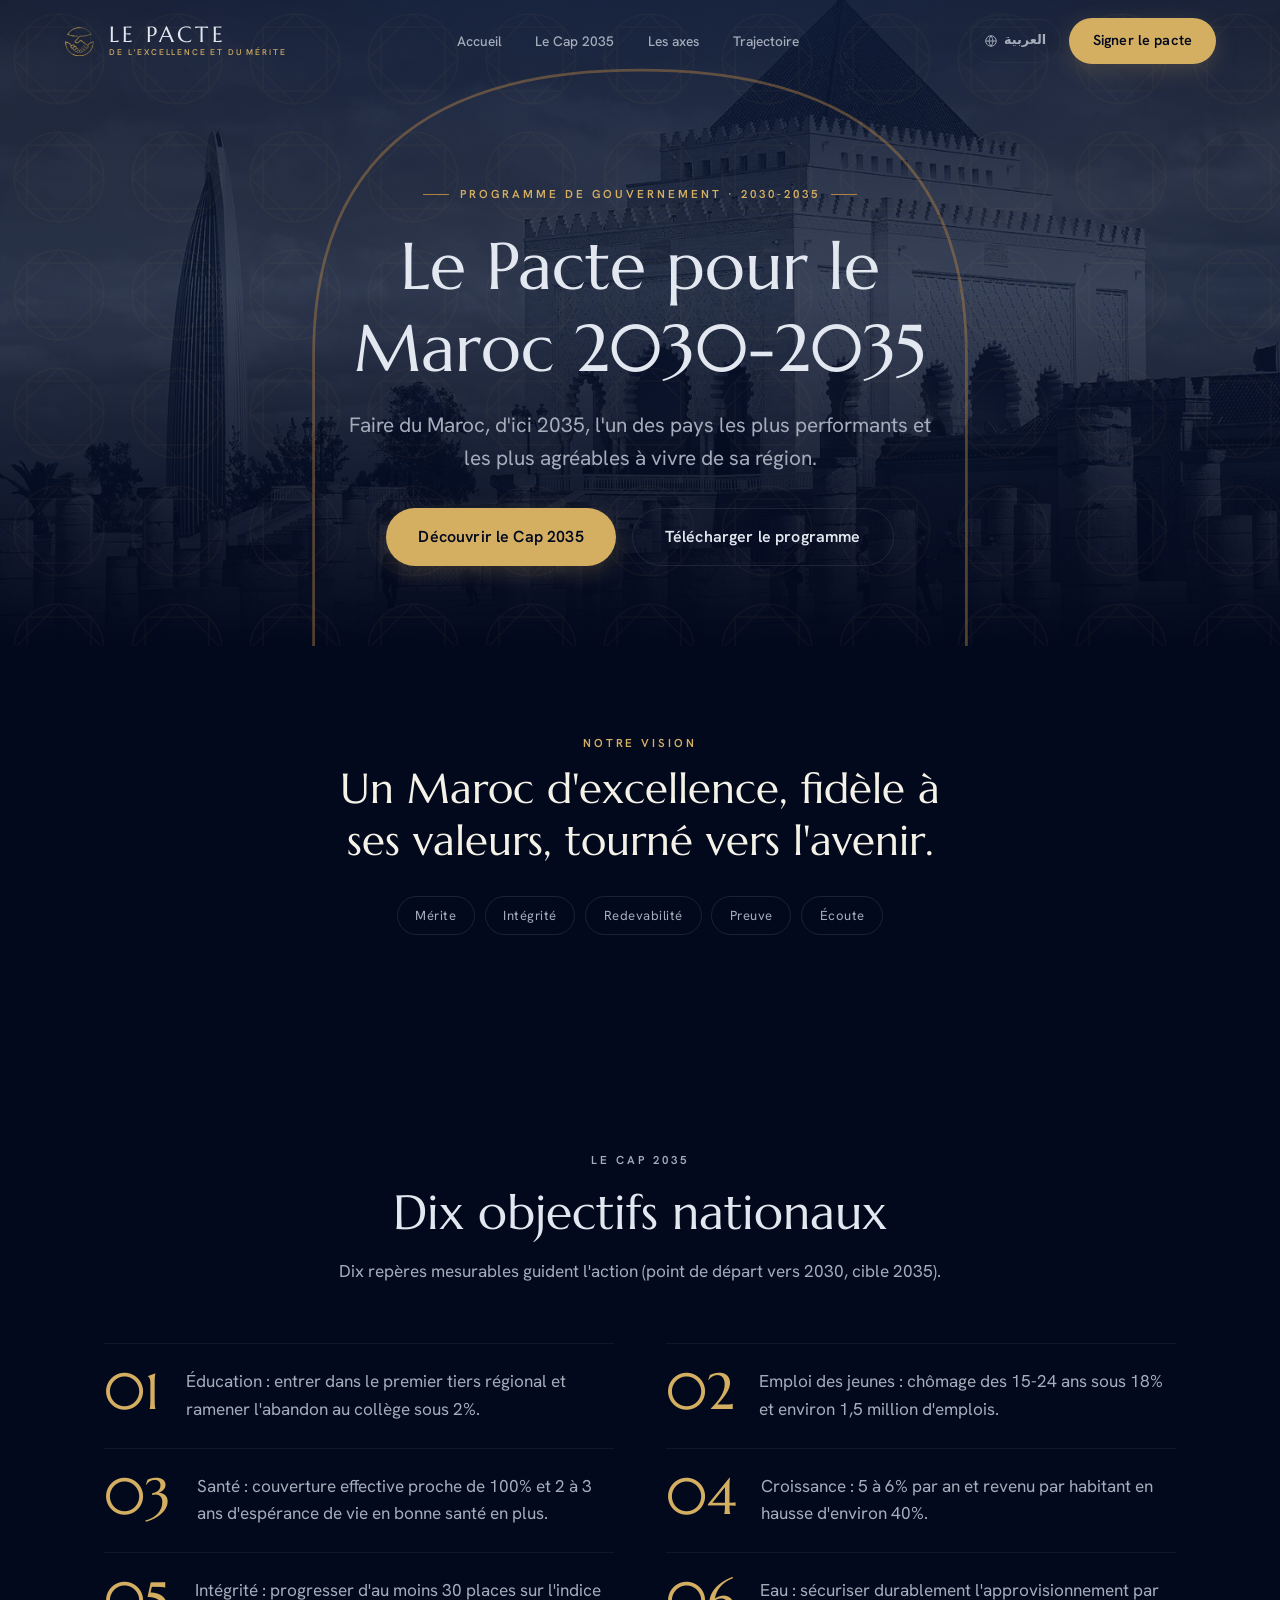
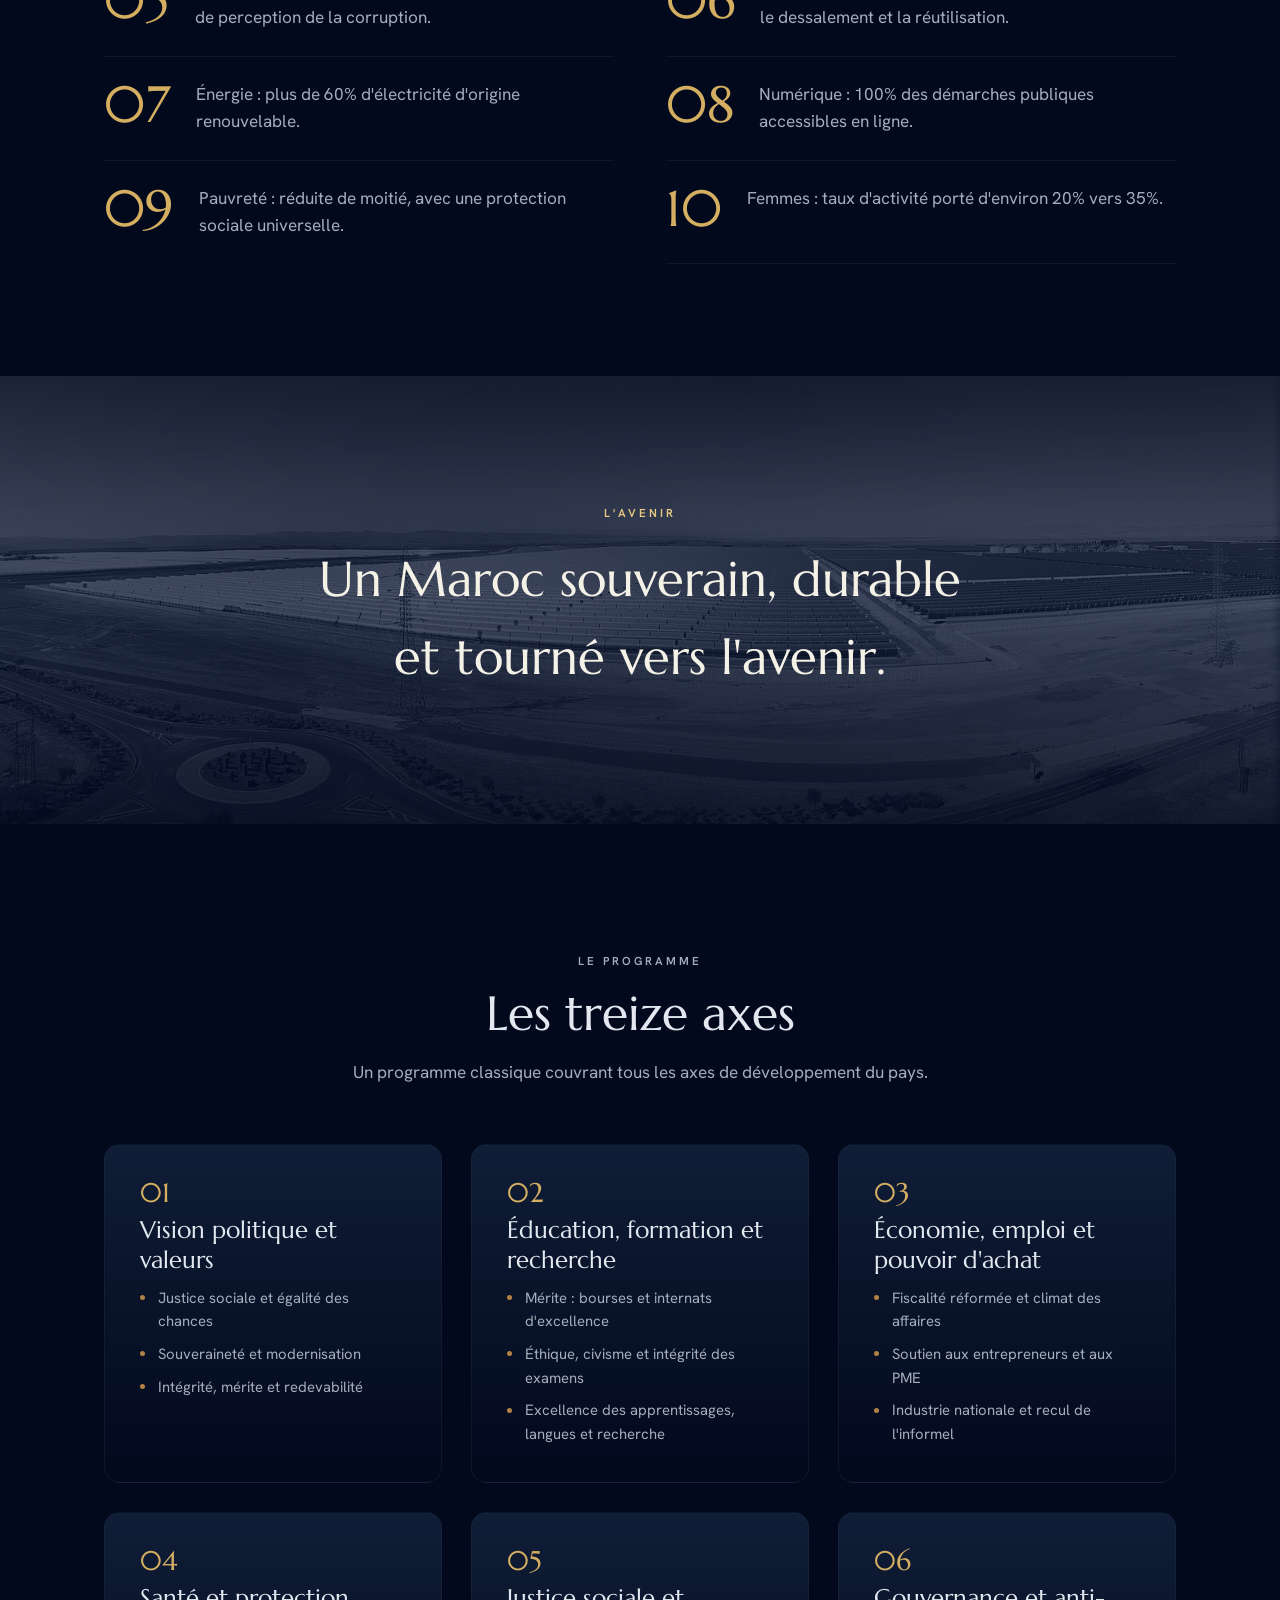
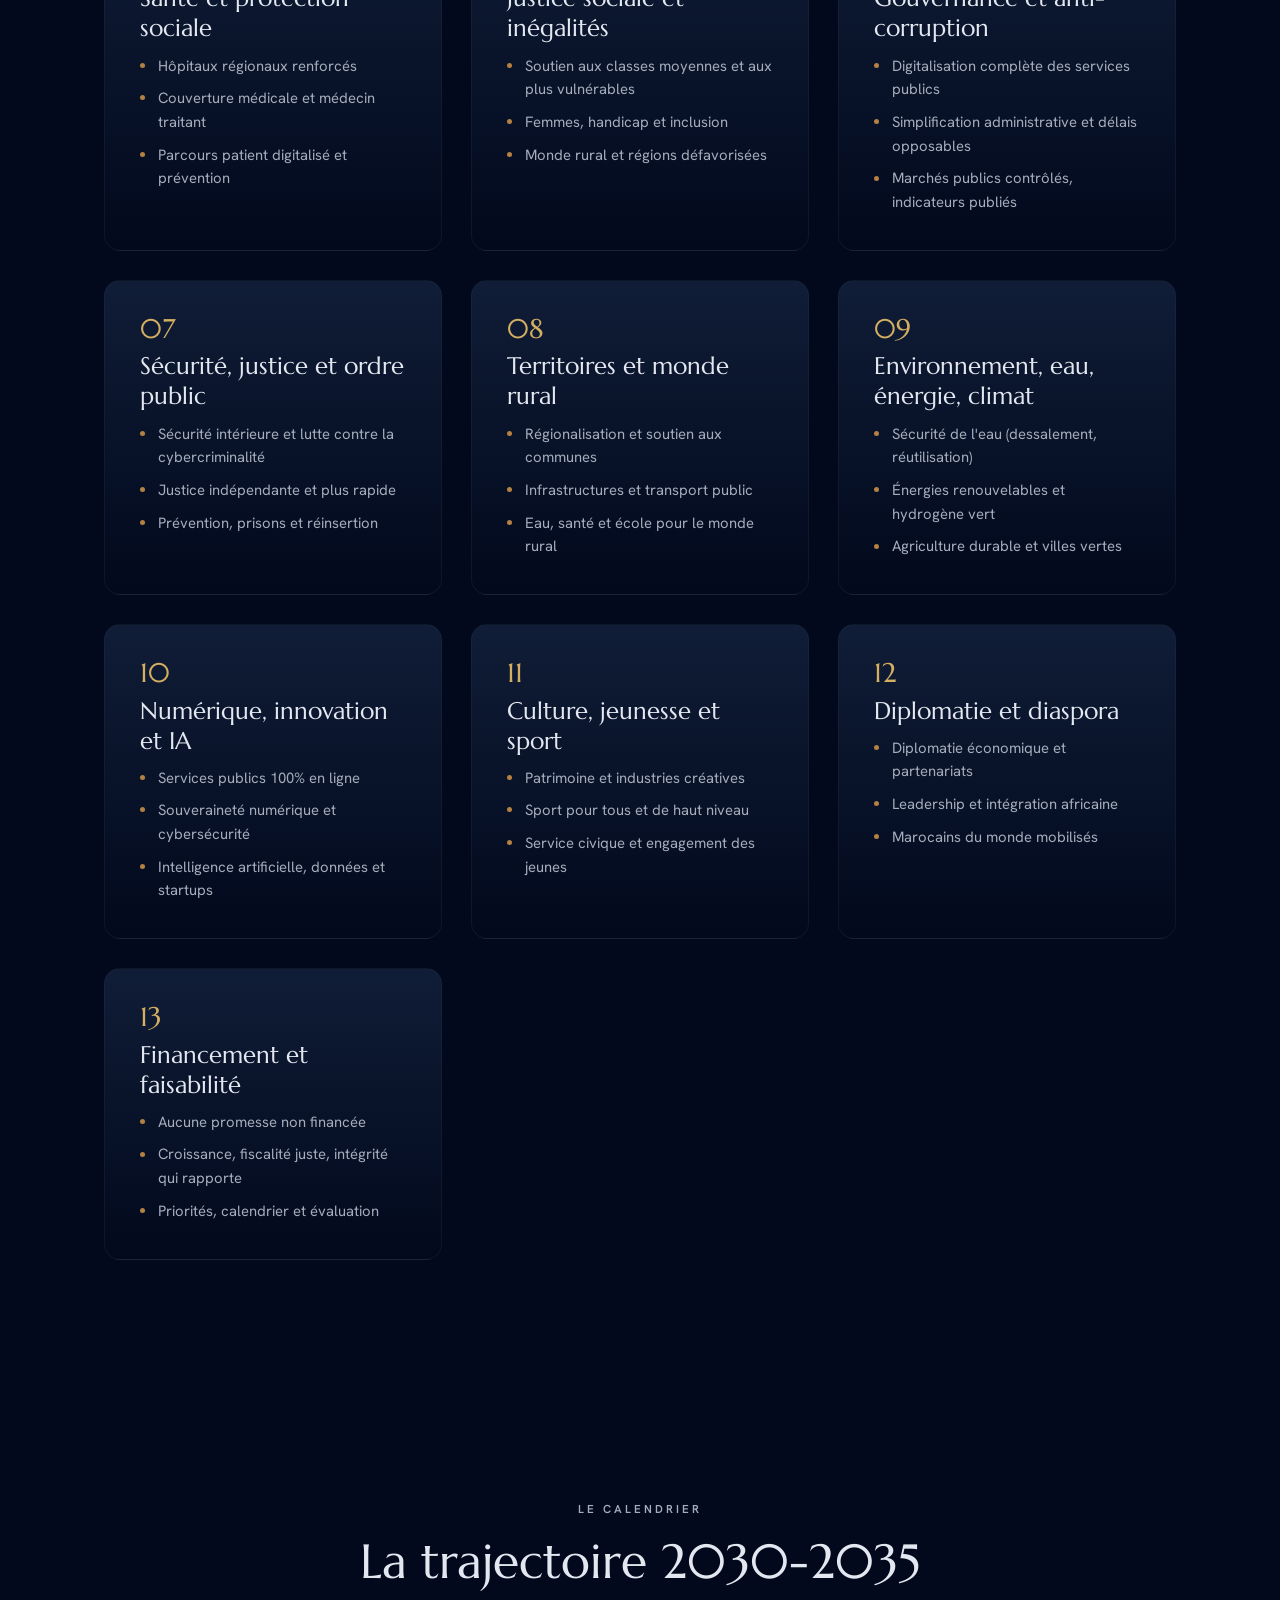
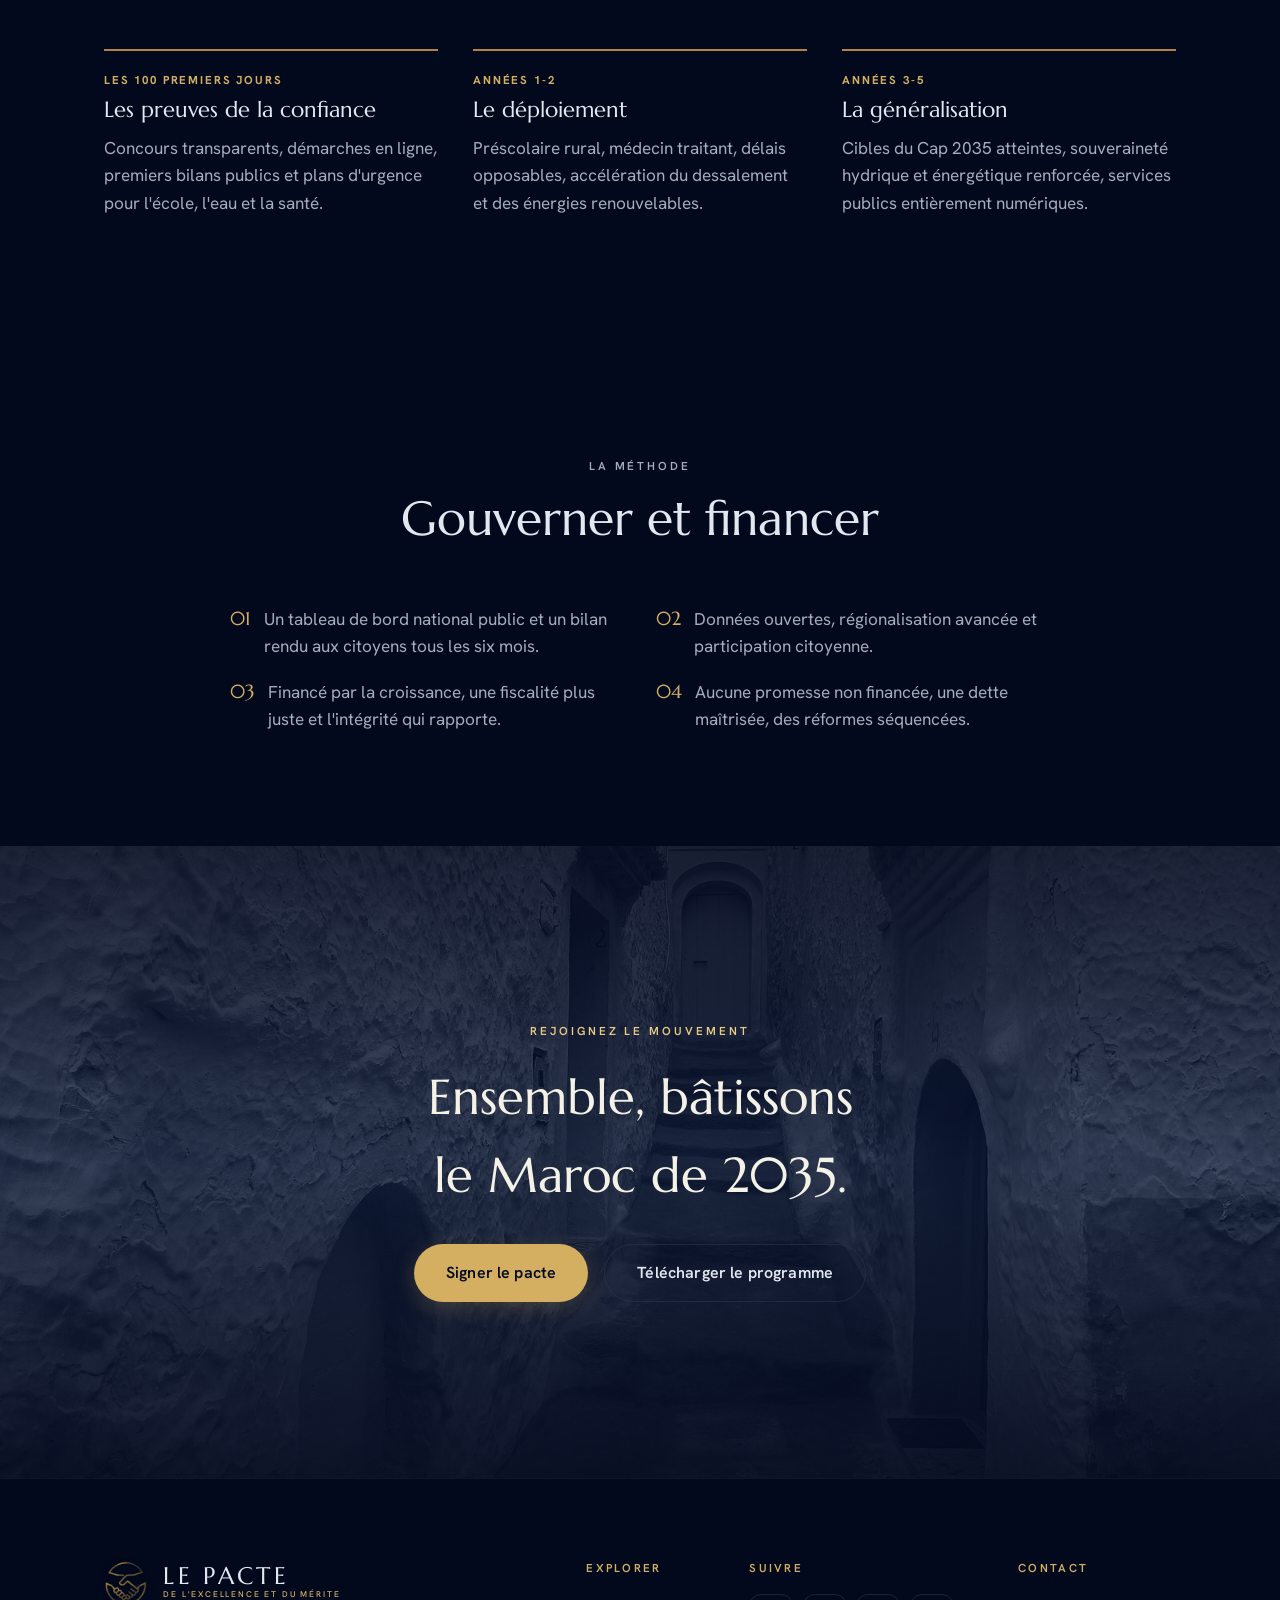
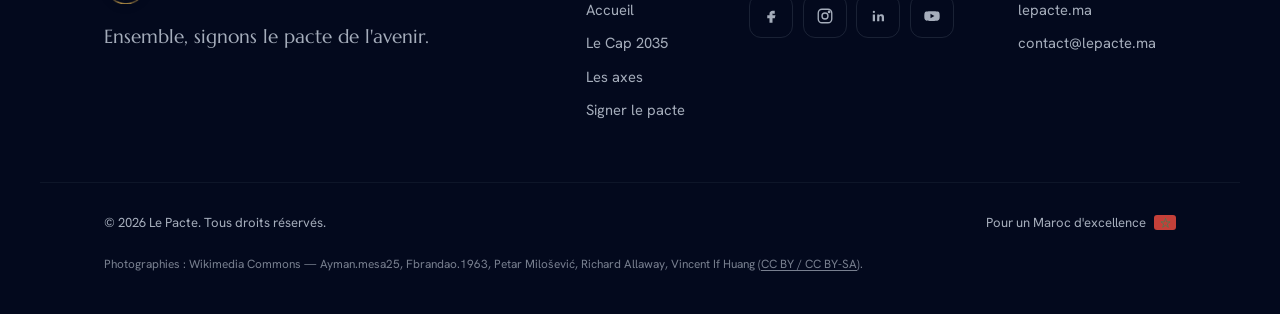
==== programme.html @ 04556548 "Site Le Pacte : vitrine + programme de gouvernement 2030-2035 Site statique bilingue FR/AR (accueil," ====
<!DOCTYPE html>
<html lang="fr">
<head>
<meta charset="UTF-8" />
<meta name="viewport" content="width=device-width, initial-scale=1.0" />
<title>Le Pacte — Programme de gouvernement 2030-2035</title>
<meta name="description" content="Le programme de gouvernement du Pacte pour le Maroc 2030-2035 : vision, Cap 2035, sept chantiers de transformation, trajectoire et impact." />
<meta property="og:title" content="Le Pacte — Programme de gouvernement 2030-2035" />
<meta property="og:description" content="Sept chantiers pour faire du Maroc l'un des pays les plus performants et agréables à vivre d'ici 2035." />
<meta property="og:type" content="website" />
<link rel="icon" type="image/png" href="assets/favicon.png" />
<link rel="preconnect" href="https://fonts.googleapis.com" />
<link rel="preconnect" href="https://fonts.gstatic.com" crossorigin />
<link href="https://fonts.googleapis.com/css2?family=Marcellus&family=Hanken+Grotesk:wght@400;500;600;700&family=Amiri:wght@400;700&family=Cairo:wght@400;500;600;700&display=swap" rel="stylesheet" />
<link rel="stylesheet" href="styles.css" />
<style>
/* ====== Page Programme (spécifique) ====== */
.prog-hero{ position:relative; isolation:isolate; text-align:center; overflow:hidden;
  padding-block:clamp(8rem,16vw,11rem) clamp(3rem,7vw,5rem);
  background:
    radial-gradient(120% 80% at 50% -10%, oklch(0.27 0.07 264 /.6) 0%, transparent 55%),
    linear-gradient(180deg, oklch(0.15 0.045 264/.85) 0%, oklch(0.17 0.05 264/.74) 45%, var(--navy-deep) 100%),
    url('assets/morocco-rabat.jpg') center 30%/cover no-repeat; }
.prog-hero .motif{ opacity:.05; }
.prog-hero .arch{ position:absolute; inset-block-end:-12%; left:50%; transform:translateX(-50%);
  width:min(680px,116vw); height:min(680px,116vw); z-index:0; opacity:.45; }
.prog-hero .arch svg{ width:100%; height:100%; }
.prog-hero .arch path{ fill:none; stroke:var(--gold-deep); stroke-width:0.4; }
.prog-hero .wrap{ position:relative; z-index:1; max-width:880px; }
.prog-hero .kicker{ display:inline-flex; align-items:center; gap:.7rem; }
.prog-hero .kicker::before, .prog-hero .kicker::after{ content:""; width:26px; height:1px; background:var(--gold-deep); }
.prog-hero h1{ font-size:clamp(2.3rem,1.5rem + 3.4vw,4.1rem); margin:1.3rem 0 1.2rem; text-wrap:balance; }
.prog-hero .lead{ color:var(--text-muted); font-size:clamp(1.05rem,1rem + .4vw,1.3rem); max-width:50ch; margin:0 auto 2.1rem; line-height:1.6; }
.prog-cta{ display:flex; gap:1rem; justify-content:center; flex-wrap:wrap; }

.section{ padding-block:clamp(4rem,9vw,7rem); position:relative; }
.section.alt{ background:var(--navy-deep); }
.section .head{ text-align:center; max-width:700px; margin:0 auto clamp(2.4rem,5vw,3.6rem); }
.section h2{ font-size:clamp(1.9rem,1.4rem + 2.4vw,3rem); margin-top:.8rem; }
.section .head p{ color:var(--text-muted); margin-top:1rem; }

/* Vision / méthode */
.method-band{ text-align:center; padding-block:clamp(3.5rem,7vw,5.5rem); }
.method-vision{ font-family:var(--serif); font-size:clamp(1.6rem,1.2rem + 2vw,2.6rem); color:var(--ivory);
  max-width:24ch; margin:.7rem auto 1.8rem; line-height:1.25; text-wrap:balance; }
.method-chips{ display:flex; flex-wrap:wrap; gap:.6rem; justify-content:center; }
.method-chips span{ border:1px solid var(--line); border-radius:99px; padding:.5rem 1.1rem; font-size:.82rem;
  color:var(--text-muted); letter-spacing:.04em; }

/* Cap 2035 (réutilise .value) */
.cap-grid{ display:grid; gap:0 clamp(2rem,4vw,3.5rem); }
@media (min-width:800px){ .cap-grid{ grid-template-columns:1fr 1fr; } }
.cap-grid .value{ padding-block:1.5rem; }

/* Bande avenir (centrale solaire) */
.avenir-band{ position:relative; isolation:isolate; text-align:center; padding-block:clamp(5rem,12vw,8rem);
  background:
    linear-gradient(180deg, oklch(0.145 0.045 264/.82), oklch(0.16 0.05 264/.66), oklch(0.145 0.045 264/.9)),
    url('assets/morocco-solar.jpg') center/cover no-repeat; }
.avenir-band .wrap{ position:relative; z-index:1; max-width:820px; }
.avenir-band .kicker{ color:var(--gold-bright); }

/* Chantiers */
.chantiers-grid{ display:grid; grid-template-columns:repeat(auto-fit,minmax(280px,1fr)); gap:clamp(1.2rem,2.4vw,1.8rem); }
.chantier-card{ background:linear-gradient(180deg, var(--navy-2), var(--navy-deep)); border:1px solid var(--line-soft);
  border-radius:16px; padding:clamp(1.5rem,3vw,2.2rem); transition:transform .35s var(--ease), border-color .35s; }
.chantier-card:hover{ transform:translateY(-4px); border-color:var(--gold-deep); }
.chantier-card .pilier{ font-size:.7rem; font-weight:600; letter-spacing:.16em; text-transform:uppercase; color:var(--gold); }
html[dir="rtl"] .chantier-card .pilier{ letter-spacing:.03em; }
.chantier-card .axis-num{ font-family:var(--serif); font-size:1.7rem; color:var(--gold); line-height:1; display:block; }
.chantier-card h3{ font-size:1.5rem; margin:.5rem 0 .7rem; }
.chantier-card .cap{ color:var(--text); font-family:var(--serif); font-size:1.12rem; margin-bottom:1rem; line-height:1.35; }
.chantier-card ul{ list-style:none; display:grid; gap:.55rem; }
.chantier-card li{ color:var(--text-muted); font-size:.93rem; padding-inline-start:1.1rem; position:relative; }
.chantier-card li::before{ content:""; position:absolute; inset-inline-start:0; inset-block-start:.55em;
  width:5px; height:5px; border-radius:50%; background:var(--gold-deep); }

/* Trajectoire */
.timeline{ display:grid; gap:clamp(1.6rem,3vw,2.2rem); }
@media (min-width:820px){ .timeline{ grid-template-columns:repeat(3,1fr); } }
.phase{ border-block-start:2px solid var(--gold-deep); padding-block-start:1.3rem; }
.phase .ph-label{ font-size:.72rem; font-weight:700; letter-spacing:.16em; text-transform:uppercase; color:var(--gold); }
html[dir="rtl"] .phase .ph-label{ letter-spacing:.03em; }
.phase h3{ font-size:1.4rem; margin:.35rem 0 .7rem; }
.phase p{ color:var(--text-muted); }

/* Gouverner & financer */
.gov-grid{ display:grid; gap:1.1rem 2rem; max-width:820px; margin:0 auto; }
@media (min-width:700px){ .gov-grid{ grid-template-columns:1fr 1fr; } }
.gov-item{ display:flex; gap:.8rem; color:var(--text-muted); align-items:flex-start; }
.gov-item .mk{ color:var(--gold); flex:none; font-family:var(--serif); font-size:1.2rem; line-height:1.3; }

/* Bande d'appel (réutilise .creed) */
.creed .prog-cta{ margin-top:1.9rem; }
.dl-note{ text-align:center; color:var(--text-muted); font-size:.82rem; margin-top:1.4rem; }
</style>
</head>
<body>
<a class="skip" href="#cap" data-i18n="skip">Aller au programme</a>

<svg width="0" height="0" aria-hidden="true" style="position:absolute">
  <defs>
    <clipPath id="archClip" clipPathUnits="objectBoundingBox">
      <path d="M0,1 L0,0.44 Q0,0 0.5,0 Q1,0 1,0.44 L1,1 Z"/>
    </clipPath>
  </defs>
</svg>

<!-- ============ EN-TÊTE ============ -->
<header class="header" id="header">
  <a class="brand" href="index.html" aria-label="Le Pacte, accueil">
    <img src="assets/emblem-gold.png" alt="" />
    <span class="name">LE PACTE<small data-i18n="brand.sub">De l'excellence et du mérite</small></span>
  </a>
  <nav class="nav" aria-label="Navigation principale">
    <a href="index.html" data-i18n="nav.home">Accueil</a>
    <a href="#cap" data-i18n="nav.cap">Le Cap 2035</a>
    <a href="#axes" data-i18n="nav.axes">Les axes</a>
    <a href="#trajectoire" data-i18n="nav.trajectoire">Trajectoire</a>
  </nav>
  <div class="actions">
    <button class="lang" id="langBtn" aria-label="Changer de langue">
      <svg viewBox="0 0 24 24" fill="none" stroke="currentColor" stroke-width="1.6"><circle cx="12" cy="12" r="9"/><path d="M3 12h18M12 3a15 15 0 0 1 0 18M12 3a15 15 0 0 0 0 18"/></svg>
      <span id="langLabel">العربية</span>
    </button>
    <a href="index.html#join" class="btn btn-gold" data-i18n="cta.sign">Signer le pacte</a>
    <button class="burger" id="burger" aria-label="Menu" aria-expanded="false"><span></span></button>
  </div>
</header>

<div class="mobile-menu" id="mobileMenu">
  <a href="index.html" data-i18n="nav.home">Accueil</a>
  <a href="#cap" data-i18n="nav.cap">Le Cap 2035</a>
  <a href="#axes" data-i18n="nav.axes">Les axes</a>
  <a href="#trajectoire" data-i18n="nav.trajectoire">Trajectoire</a>
  <a href="index.html#join" class="btn btn-gold btn-lg" data-i18n="cta.sign">Signer le pacte</a>
</div>

<!-- ============ HERO PROGRAMME ============ -->
<section class="prog-hero" id="top">
  <div class="motif"></div>
  <div class="arch" aria-hidden="true">
    <svg viewBox="0 0 100 100" fill="none"><path d="M2,100 L2,46 Q2,4 50,4 Q98,4 98,46 L98,100"/></svg>
  </div>
  <div class="wrap">
    <span class="kicker" data-i18n="prog.kicker">Programme de gouvernement · 2030-2035</span>
    <h1 data-i18n="prog.title">Le Pacte pour le Maroc 2030-2035</h1>
    <p class="lead" data-i18n="prog.lead">Faire du Maroc, d'ici 2035, l'un des pays les plus performants et les plus agréables à vivre de sa région.</p>
    <div class="prog-cta">
      <a href="#cap" class="btn btn-gold btn-lg" data-i18n="cta.read">Découvrir le Cap 2035</a>
      <a href="docs/programme-2030-2035.md" download class="btn btn-ghost btn-lg" data-i18n="cta.download">Télécharger le programme</a>
    </div>
  </div>
</section>

<!-- ============ VISION / MÉTHODE ============ -->
<section class="method-band">
  <div class="wrap">
    <p class="kicker reveal" data-i18n="method.label">Notre vision</p>
    <p class="method-vision reveal" data-d="1" data-i18n="method.vision">Un Maroc d'excellence, fidèle à ses valeurs, tourné vers l'avenir.</p>
    <div class="method-chips reveal" data-d="2">
      <span data-i18n="method.m1">Mérite</span>
      <span data-i18n="method.m2">Intégrité</span>
      <span data-i18n="method.m3">Redevabilité</span>
      <span data-i18n="method.m4">Preuve</span>
      <span data-i18n="method.m5">Écoute</span>
    </div>
  </div>
</section>

<!-- ============ LE CAP 2035 ============ -->
<section class="section alt" id="cap">
  <div class="wrap">
    <div class="head">
      <p class="kicker reveal" data-i18n="cap.kicker">Le Cap 2035</p>
      <h2 class="reveal" data-d="1" data-i18n="cap.title">Dix objectifs nationaux</h2>
      <p class="reveal" data-d="2" data-i18n="cap.intro">Dix repères mesurables guident l'action (point de départ vers 2030, cible 2035).</p>
    </div>
    <div class="cap-grid">
      <div class="value reveal"><span class="num">01</span><div><p data-i18n="cap.1">Éducation : entrer dans le premier tiers régional et ramener l'abandon au collège sous 2%.</p></div></div>
      <div class="value reveal"><span class="num">02</span><div><p data-i18n="cap.2">Emploi des jeunes : chômage des 15-24 ans sous 18% et environ 1,5 million d'emplois.</p></div></div>
      <div class="value reveal"><span class="num">03</span><div><p data-i18n="cap.3">Santé : couverture effective proche de 100% et 2 à 3 ans d'espérance de vie en bonne santé en plus.</p></div></div>
      <div class="value reveal"><span class="num">04</span><div><p data-i18n="cap.4">Croissance : 5 à 6% par an et revenu par habitant en hausse d'environ 40%.</p></div></div>
      <div class="value reveal"><span class="num">05</span><div><p data-i18n="cap.5">Intégrité : progresser d'au moins 30 places sur l'indice de perception de la corruption.</p></div></div>
      <div class="value reveal"><span class="num">06</span><div><p data-i18n="cap.6">Eau : sécuriser durablement l'approvisionnement par le dessalement et la réutilisation.</p></div></div>
      <div class="value reveal"><span class="num">07</span><div><p data-i18n="cap.7">Énergie : plus de 60% d'électricité d'origine renouvelable.</p></div></div>
      <div class="value reveal"><span class="num">08</span><div><p data-i18n="cap.8">Numérique : 100% des démarches publiques accessibles en ligne.</p></div></div>
      <div class="value reveal"><span class="num">09</span><div><p data-i18n="cap.9">Pauvreté : réduite de moitié, avec une protection sociale universelle.</p></div></div>
      <div class="value reveal"><span class="num">10</span><div><p data-i18n="cap.10">Femmes : taux d'activité porté d'environ 20% vers 35%.</p></div></div>
    </div>
  </div>
</section>

<!-- ============ BANDE AVENIR ============ -->
<section class="avenir-band" id="avenir">
  <div class="wrap">
    <p class="kicker reveal" data-i18n="avenir.kicker">L'avenir</p>
    <p class="creed-line serif reveal" data-d="1" data-i18n="avenir.line">Un Maroc souverain, durable et tourné vers l'avenir.</p>
  </div>
</section>

<!-- ============ LES 13 AXES ============ -->
<section class="section" id="axes">
  <div class="wrap">
    <div class="head">
      <p class="kicker reveal" data-i18n="axes.kicker">Le programme</p>
      <h2 class="reveal" data-d="1" data-i18n="axes.title">Les treize axes</h2>
      <p class="reveal" data-d="2" data-i18n="axes.intro">Un programme classique couvrant tous les axes de développement du pays.</p>
    </div>
    <div class="chantiers-grid">
      <article class="chantier-card reveal"><span class="axis-num">01</span><h3 data-i18n="ax1.t">Vision politique et valeurs</h3><ul><li data-i18n="ax1.a">Justice sociale et égalité des chances</li><li data-i18n="ax1.b">Souveraineté et modernisation</li><li data-i18n="ax1.c">Intégrité, mérite et redevabilité</li></ul></article>
      <article class="chantier-card reveal"><span class="axis-num">02</span><h3 data-i18n="ax2.t">Éducation, formation et recherche</h3><ul><li data-i18n="ax2.a">Mérite : bourses et internats d'excellence</li><li data-i18n="ax2.b">Éthique, civisme et intégrité des examens</li><li data-i18n="ax2.c">Excellence des apprentissages, langues et recherche</li></ul></article>
      <article class="chantier-card reveal"><span class="axis-num">03</span><h3 data-i18n="ax3.t">Économie, emploi et pouvoir d'achat</h3><ul><li data-i18n="ax3.a">Fiscalité réformée et climat des affaires</li><li data-i18n="ax3.b">Soutien aux entrepreneurs et aux PME</li><li data-i18n="ax3.c">Industrie nationale et recul de l'informel</li></ul></article>
      <article class="chantier-card reveal"><span class="axis-num">04</span><h3 data-i18n="ax4.t">Santé et protection sociale</h3><ul><li data-i18n="ax4.a">Hôpitaux régionaux renforcés</li><li data-i18n="ax4.b">Couverture médicale et médecin traitant</li><li data-i18n="ax4.c">Parcours patient digitalisé et prévention</li></ul></article>
      <article class="chantier-card reveal"><span class="axis-num">05</span><h3 data-i18n="ax5.t">Justice sociale et inégalités</h3><ul><li data-i18n="ax5.a">Soutien aux classes moyennes et aux plus vulnérables</li><li data-i18n="ax5.b">Femmes, handicap et inclusion</li><li data-i18n="ax5.c">Monde rural et régions défavorisées</li></ul></article>
      <article class="chantier-card reveal"><span class="axis-num">06</span><h3 data-i18n="ax6.t">Gouvernance et anti-corruption</h3><ul><li data-i18n="ax6.a">Digitalisation complète des services publics</li><li data-i18n="ax6.b">Simplification administrative et délais opposables</li><li data-i18n="ax6.c">Marchés publics contrôlés, indicateurs publiés</li></ul></article>
      <article class="chantier-card reveal"><span class="axis-num">07</span><h3 data-i18n="ax7.t">Sécurité, justice et ordre public</h3><ul><li data-i18n="ax7.a">Sécurité intérieure et lutte contre la cybercriminalité</li><li data-i18n="ax7.b">Justice indépendante et plus rapide</li><li data-i18n="ax7.c">Prévention, prisons et réinsertion</li></ul></article>
      <article class="chantier-card reveal"><span class="axis-num">08</span><h3 data-i18n="ax8.t">Territoires et monde rural</h3><ul><li data-i18n="ax8.a">Régionalisation et soutien aux communes</li><li data-i18n="ax8.b">Infrastructures et transport public</li><li data-i18n="ax8.c">Eau, santé et école pour le monde rural</li></ul></article>
      <article class="chantier-card reveal"><span class="axis-num">09</span><h3 data-i18n="ax9.t">Environnement, eau, énergie, climat</h3><ul><li data-i18n="ax9.a">Sécurité de l'eau (dessalement, réutilisation)</li><li data-i18n="ax9.b">Énergies renouvelables et hydrogène vert</li><li data-i18n="ax9.c">Agriculture durable et villes vertes</li></ul></article>
      <article class="chantier-card reveal"><span class="axis-num">10</span><h3 data-i18n="ax10.t">Numérique, innovation et IA</h3><ul><li data-i18n="ax10.a">Services publics 100% en ligne</li><li data-i18n="ax10.b">Souveraineté numérique et cybersécurité</li><li data-i18n="ax10.c">Intelligence artificielle, données et startups</li></ul></article>
      <article class="chantier-card reveal"><span class="axis-num">11</span><h3 data-i18n="ax11.t">Culture, jeunesse et sport</h3><ul><li data-i18n="ax11.a">Patrimoine et industries créatives</li><li data-i18n="ax11.b">Sport pour tous et de haut niveau</li><li data-i18n="ax11.c">Service civique et engagement des jeunes</li></ul></article>
      <article class="chantier-card reveal"><span class="axis-num">12</span><h3 data-i18n="ax12.t">Diplomatie et diaspora</h3><ul><li data-i18n="ax12.a">Diplomatie économique et partenariats</li><li data-i18n="ax12.b">Leadership et intégration africaine</li><li data-i18n="ax12.c">Marocains du monde mobilisés</li></ul></article>
      <article class="chantier-card reveal"><span class="axis-num">13</span><h3 data-i18n="ax13.t">Financement et faisabilité</h3><ul><li data-i18n="ax13.a">Aucune promesse non financée</li><li data-i18n="ax13.b">Croissance, fiscalité juste, intégrité qui rapporte</li><li data-i18n="ax13.c">Priorités, calendrier et évaluation</li></ul></article>
    </div>
  </div>
</section>

<!-- ============ TRAJECTOIRE ============ -->
<section class="section alt" id="trajectoire">
  <div class="wrap">
    <div class="head">
      <p class="kicker reveal" data-i18n="traj.kicker">Le calendrier</p>
      <h2 class="reveal" data-d="1" data-i18n="traj.title">La trajectoire 2030-2035</h2>
    </div>
    <div class="timeline">
      <div class="phase reveal" data-d="1">
        <p class="ph-label" data-i18n="traj.p1.label">Les 100 premiers jours</p>
        <h3 data-i18n="traj.p1.t">Les preuves de la confiance</h3>
        <p data-i18n="traj.p1.d">Concours transparents, démarches en ligne, premiers bilans publics et plans d'urgence pour l'école, l'eau et la santé.</p>
      </div>
      <div class="phase reveal" data-d="2">
        <p class="ph-label" data-i18n="traj.p2.label">Années 1-2</p>
        <h3 data-i18n="traj.p2.t">Le déploiement</h3>
        <p data-i18n="traj.p2.d">Préscolaire rural, médecin traitant, délais opposables, accélération du dessalement et des énergies renouvelables.</p>
      </div>
      <div class="phase reveal" data-d="3">
        <p class="ph-label" data-i18n="traj.p3.label">Années 3-5</p>
        <h3 data-i18n="traj.p3.t">La généralisation</h3>
        <p data-i18n="traj.p3.d">Cibles du Cap 2035 atteintes, souveraineté hydrique et énergétique renforcée, services publics entièrement numériques.</p>
      </div>
    </div>
  </div>
</section>

<!-- ============ GOUVERNER & FINANCER ============ -->
<section class="section" id="gouverner">
  <div class="wrap">
    <div class="head">
      <p class="kicker reveal" data-i18n="gov.kicker">La méthode</p>
      <h2 class="reveal" data-d="1" data-i18n="gov.title">Gouverner et financer</h2>
    </div>
    <div class="gov-grid">
      <div class="gov-item reveal"><span class="mk">01</span><p data-i18n="gov.g1">Un tableau de bord national public et un bilan rendu aux citoyens tous les six mois.</p></div>
      <div class="gov-item reveal"><span class="mk">02</span><p data-i18n="gov.g2">Données ouvertes, régionalisation avancée et participation citoyenne.</p></div>
      <div class="gov-item reveal"><span class="mk">03</span><p data-i18n="gov.g3">Financé par la croissance, une fiscalité plus juste et l'intégrité qui rapporte.</p></div>
      <div class="gov-item reveal"><span class="mk">04</span><p data-i18n="gov.g4">Aucune promesse non financée, une dette maîtrisée, des réformes séquencées.</p></div>
    </div>
  </div>
</section>

<!-- ============ APPEL ============ -->
<section class="creed" id="appel">
  <div class="wrap">
    <p class="kicker reveal" data-i18n="ctaband.kicker">Rejoignez le mouvement</p>
    <p class="creed-line serif reveal" data-d="1" data-i18n="ctaband.title">Ensemble, bâtissons le Maroc de 2035.</p>
    <div class="prog-cta reveal" data-d="2">
      <a href="index.html#join" class="btn btn-gold btn-lg" data-i18n="cta.sign">Signer le pacte</a>
      <a href="docs/programme-2030-2035.md" download class="btn btn-ghost btn-lg" data-i18n="cta.download">Télécharger le programme</a>
    </div>
  </div>
</section>

<!-- ============ PIED DE PAGE ============ -->
<footer class="footer">
  <div class="wrap footer-top">
    <div>
      <a class="brand" href="index.html" aria-label="Le Pacte">
        <img src="assets/emblem-gold.png" alt="" />
        <span class="name">LE PACTE<small data-i18n="brand.sub">De l'excellence et du mérite</small></span>
      </a>
      <p class="foot-tag" data-i18n="footer.tag">Ensemble, signons le pacte de l'avenir.</p>
    </div>
    <div class="foot-cols">
      <div class="foot-col">
        <h4 data-i18n="footer.explore">Explorer</h4>
        <a href="index.html" data-i18n="nav.home">Accueil</a>
        <a href="#cap" data-i18n="nav.cap">Le Cap 2035</a>
        <a href="#axes" data-i18n="nav.axes">Les axes</a>
        <a href="index.html#join" data-i18n="cta.sign">Signer le pacte</a>
      </div>
      <div class="foot-col">
        <h4 data-i18n="footer.follow">Suivre</h4>
        <div class="socials">
          <a href="#" aria-label="Facebook"><svg viewBox="0 0 24 24" fill="currentColor"><path d="M14 9h3V5h-3c-2.2 0-4 1.8-4 4v2H7v4h3v6h4v-6h3l1-4h-4V9c0-.6.4-1 1-1z"/></svg></a>
          <a href="#" aria-label="Instagram"><svg viewBox="0 0 24 24" fill="none" stroke="currentColor" stroke-width="1.8"><rect x="3" y="3" width="18" height="18" rx="5"/><circle cx="12" cy="12" r="4"/><circle cx="17.5" cy="6.5" r="1" fill="currentColor"/></svg></a>
          <a href="#" aria-label="LinkedIn"><svg viewBox="0 0 24 24" fill="currentColor"><path d="M6.5 8A1.5 1.5 0 1 0 6.5 5a1.5 1.5 0 0 0 0 3zM5 10h3v9H5zm6 0h2.8v1.3c.4-.7 1.4-1.5 3-1.5 2.7 0 3.2 1.8 3.2 4.1V19h-3v-4.5c0-1.1 0-2.5-1.5-2.5s-1.7 1.2-1.7 2.4V19h-3z"/></svg></a>
          <a href="#" aria-label="YouTube"><svg viewBox="0 0 24 24" fill="currentColor"><path d="M22 8.2a3 3 0 0 0-2.1-2.1C18 5.5 12 5.5 12 5.5s-6 0-7.9.6A3 3 0 0 0 2 8.2 31 31 0 0 0 1.7 12 31 31 0 0 0 2 15.8a3 3 0 0 0 2.1 2.1c1.9.6 7.9.6 7.9.6s6 0 7.9-.6a3 3 0 0 0 2.1-2.1A31 31 0 0 0 22.3 12 31 31 0 0 0 22 8.2zM10 15V9l5.2 3z"/></svg></a>
        </div>
      </div>
      <div class="foot-col">
        <h4 data-i18n="footer.contact">Contact</h4>
        <a href="https://lepacte.ma">lepacte.ma</a>
        <a href="mailto:contact@lepacte.ma">contact@lepacte.ma</a>
      </div>
    </div>
  </div>
  <div class="wrap footer-bottom">
    <span>© 2026 Le Pacte. <span data-i18n="footer.rights">Tous droits réservés.</span></span>
    <span class="flag">
      <span data-i18n="footer.made">Pour un Maroc d'excellence</span>
      <span class="strip" aria-label="Maroc"><svg viewBox="0 0 24 24" fill="none" stroke="currentColor" stroke-width="1.4"><path d="M12 3l2.5 7.6H22l-6 4.5 2.3 7.4L12 18l-6.3 4.5L8 15.1 2 10.6h7.5z"/></svg></span>
    </span>
  </div>
  <div class="wrap credits">
    <span data-i18n="credits.label">Photographies</span> : Wikimedia Commons — Ayman.mesa25, Fbrandao.1963, Petar Milošević, Richard Allaway, Vincent If Huang (<a href="https://commons.wikimedia.org" target="_blank" rel="noopener">CC BY / CC BY-SA</a>).
  </div>
</footer>

<script>
const I18N = {
  fr: {
    "skip":"Aller au programme",
    "brand.sub":"De l'excellence et du mérite",
    "nav.home":"Accueil","nav.cap":"Le Cap 2035","nav.axes":"Les axes","nav.trajectoire":"Trajectoire",
    "cta.sign":"Signer le pacte","cta.read":"Découvrir le Cap 2035","cta.download":"Télécharger le programme",
    "prog.kicker":"Programme de gouvernement · 2030-2035",
    "prog.title":"Le Pacte pour le Maroc 2030-2035",
    "prog.lead":"Faire du Maroc, d'ici 2035, l'un des pays les plus performants et les plus agréables à vivre de sa région.",
    "method.label":"Notre vision",
    "method.vision":"Un Maroc d'excellence, fidèle à ses valeurs, tourné vers l'avenir.",
    "method.m1":"Mérite","method.m2":"Intégrité","method.m3":"Redevabilité","method.m4":"Preuve","method.m5":"Écoute",
    "cap.kicker":"Le Cap 2035","cap.title":"Dix objectifs nationaux",
    "cap.intro":"Dix repères mesurables guident l'action (point de départ vers 2030, cible 2035).",
    "cap.1":"Éducation : entrer dans le premier tiers régional et ramener l'abandon au collège sous 2%.",
    "cap.2":"Emploi des jeunes : chômage des 15-24 ans sous 18% et environ 1,5 million d'emplois.",
    "cap.3":"Santé : couverture effective proche de 100% et 2 à 3 ans d'espérance de vie en bonne santé en plus.",
    "cap.4":"Croissance : 5 à 6% par an et revenu par habitant en hausse d'environ 40%.",
    "cap.5":"Intégrité : progresser d'au moins 30 places sur l'indice de perception de la corruption.",
    "cap.6":"Eau : sécuriser durablement l'approvisionnement par le dessalement et la réutilisation.",
    "cap.7":"Énergie : plus de 60% d'électricité d'origine renouvelable.",
    "cap.8":"Numérique : 100% des démarches publiques accessibles en ligne.",
    "cap.9":"Pauvreté : réduite de moitié, avec une protection sociale universelle.",
    "cap.10":"Femmes : taux d'activité porté d'environ 20% vers 35%.",
    "avenir.kicker":"L'avenir","avenir.line":"Un Maroc souverain, durable et tourné vers l'avenir.","credits.label":"Photographies",
    "axes.kicker":"Le programme","axes.title":"Les treize axes","axes.intro":"Un programme classique couvrant tous les axes de développement du pays.",
    "ax1.t":"Vision politique et valeurs","ax1.a":"Justice sociale et égalité des chances","ax1.b":"Souveraineté et modernisation","ax1.c":"Intégrité, mérite et redevabilité",
    "ax2.t":"Éducation, formation et recherche","ax2.a":"Mérite : bourses et internats d'excellence","ax2.b":"Éthique, civisme et intégrité des examens","ax2.c":"Excellence des apprentissages, langues et recherche",
    "ax3.t":"Économie, emploi et pouvoir d'achat","ax3.a":"Fiscalité réformée et climat des affaires","ax3.b":"Soutien aux entrepreneurs et aux PME","ax3.c":"Industrie nationale et recul de l'informel",
    "ax4.t":"Santé et protection sociale","ax4.a":"Hôpitaux régionaux renforcés","ax4.b":"Couverture médicale et médecin traitant","ax4.c":"Parcours patient digitalisé et prévention",
    "ax5.t":"Justice sociale et inégalités","ax5.a":"Soutien aux classes moyennes et aux plus vulnérables","ax5.b":"Femmes, handicap et inclusion","ax5.c":"Monde rural et régions défavorisées",
    "ax6.t":"Gouvernance et anti-corruption","ax6.a":"Digitalisation complète des services publics","ax6.b":"Simplification administrative et délais opposables","ax6.c":"Marchés publics contrôlés, indicateurs publiés",
    "ax7.t":"Sécurité, justice et ordre public","ax7.a":"Sécurité intérieure et lutte contre la cybercriminalité","ax7.b":"Justice indépendante et plus rapide","ax7.c":"Prévention, prisons et réinsertion",
    "ax8.t":"Territoires et monde rural","ax8.a":"Régionalisation et soutien aux communes","ax8.b":"Infrastructures et transport public","ax8.c":"Eau, santé et école pour le monde rural",
    "ax9.t":"Environnement, eau, énergie, climat","ax9.a":"Sécurité de l'eau (dessalement, réutilisation)","ax9.b":"Énergies renouvelables et hydrogène vert","ax9.c":"Agriculture durable et villes vertes",
    "ax10.t":"Numérique, innovation et IA","ax10.a":"Services publics 100% en ligne","ax10.b":"Souveraineté numérique et cybersécurité","ax10.c":"Intelligence artificielle, données et startups",
    "ax11.t":"Culture, jeunesse et sport","ax11.a":"Patrimoine et industries créatives","ax11.b":"Sport pour tous et de haut niveau","ax11.c":"Service civique et engagement des jeunes",
    "ax12.t":"Diplomatie et diaspora","ax12.a":"Diplomatie économique et partenariats","ax12.b":"Leadership et intégration africaine","ax12.c":"Marocains du monde mobilisés",
    "ax13.t":"Financement et faisabilité","ax13.a":"Aucune promesse non financée","ax13.b":"Croissance, fiscalité juste, intégrité qui rapporte","ax13.c":"Priorités, calendrier et évaluation",
    "traj.kicker":"Le calendrier","traj.title":"La trajectoire 2030-2035",
    "traj.p1.label":"Les 100 premiers jours","traj.p1.t":"Les preuves de la confiance","traj.p1.d":"Concours transparents, démarches en ligne, premiers bilans publics et plans d'urgence pour l'école, l'eau et la santé.",
    "traj.p2.label":"Années 1-2","traj.p2.t":"Le déploiement","traj.p2.d":"Préscolaire rural, médecin traitant, délais opposables, accélération du dessalement et des énergies renouvelables.",
    "traj.p3.label":"Années 3-5","traj.p3.t":"La généralisation","traj.p3.d":"Cibles du Cap 2035 atteintes, souveraineté hydrique et énergétique renforcée, services publics entièrement numériques.",
    "gov.kicker":"La méthode","gov.title":"Gouverner et financer",
    "gov.g1":"Un tableau de bord national public et un bilan rendu aux citoyens tous les six mois.",
    "gov.g2":"Données ouvertes, régionalisation avancée et participation citoyenne.",
    "gov.g3":"Financé par la croissance, une fiscalité plus juste et l'intégrité qui rapporte.",
    "gov.g4":"Aucune promesse non financée, une dette maîtrisée, des réformes séquencées.",
    "ctaband.kicker":"Rejoignez le mouvement","ctaband.title":"Ensemble, bâtissons le Maroc de 2035.",
    "footer.tag":"Ensemble, signons le pacte de l'avenir.","footer.explore":"Explorer","footer.follow":"Suivre","footer.contact":"Contact",
    "footer.rights":"Tous droits réservés.","footer.made":"Pour un Maroc d'excellence",
    "_langLabel":"العربية"
  },
  ar: {
    "skip":"الانتقال إلى البرنامج",
    "brand.sub":"من أجل التميّز والاستحقاق",
    "nav.home":"الرئيسية","nav.cap":"الأفق 2035","nav.axes":"المحاور","nav.trajectoire":"المسار",
    "cta.sign":"وقّع الميثاق","cta.read":"اكتشف الأفق 2035","cta.download":"تحميل البرنامج",
    "prog.kicker":"برنامج حكومي · 2030-2035",
    "prog.title":"الميثاق من أجل المغرب 2030-2035",
    "prog.lead":"أن نجعل من المغرب، بحلول 2035، أحد أكثر بلدان منطقته أداءً وأطيبها عيشًا.",
    "method.label":"رؤيتنا",
    "method.vision":"مغربُ التميّز، وفيٌّ لقيمه، متطلّعٌ إلى المستقبل.",
    "method.m1":"الاستحقاق","method.m2":"النزاهة","method.m3":"المحاسبة","method.m4":"البرهان","method.m5":"الإصغاء",
    "cap.kicker":"الأفق 2035","cap.title":"عشرة أهداف وطنية",
    "cap.intro":"عشرة مؤشّرات قابلة للقياس توجّه العمل (انطلاقًا من حدود 2030 نحو أهداف 2035).",
    "cap.1":"التعليم: الدخول إلى الثلث الأول إقليميًا وخفض الانقطاع في الإعدادي إلى أقل من 2%.",
    "cap.2":"تشغيل الشباب: خفض بطالة 15-24 سنة إلى أقل من 18% وخلق نحو 1,5 مليون منصب شغل.",
    "cap.3":"الصحة: تغطية فعلية قرابة 100% وزيادة معدّل العمر في صحة جيّدة بسنتين إلى ثلاث.",
    "cap.4":"النمو: 5 إلى 6% سنويًا ورفع الدخل الفردي بنحو 40%.",
    "cap.5":"النزاهة: التقدّم بثلاثين مرتبة على الأقل في مؤشّر إدراك الفساد.",
    "cap.6":"الماء: تأمين التزويد بشكل دائم عبر تحلية مياه البحر وإعادة الاستعمال.",
    "cap.7":"الطاقة: أكثر من 60% من الكهرباء من مصادر متجدّدة.",
    "cap.8":"الرقمنة: 100% من الخدمات العمومية متاحة عبر الإنترنت.",
    "cap.9":"الفقر: تقليصه إلى النصف مع حماية اجتماعية شاملة.",
    "cap.10":"النساء: رفع معدّل النشاط من نحو 20% إلى 35%.",
    "avenir.kicker":"المستقبل","avenir.line":"مغربٌ سيّدٌ ومستدامٌ ومتطلّعٌ إلى المستقبل.","credits.label":"الصور",
    "axes.kicker":"البرنامج","axes.title":"المحاور الثلاثة عشر","axes.intro":"برنامج كلاسيكي يغطّي جميع محاور تنمية البلاد.",
    "ax1.t":"الرؤية السياسية والقيم","ax1.a":"العدالة الاجتماعية وتكافؤ الفرص","ax1.b":"السيادة والتحديث","ax1.c":"النزاهة والاستحقاق والمحاسبة",
    "ax2.t":"التعليم والتكوين والبحث","ax2.a":"الاستحقاق: منح وداخليات التميّز","ax2.b":"الأخلاق والمواطنة ونزاهة الامتحانات","ax2.c":"تميّز التعلّمات واللغات والبحث",
    "ax3.t":"الاقتصاد والشغل والقدرة الشرائية","ax3.a":"إصلاح الجباية ومناخ الأعمال","ax3.b":"دعم المقاولين والمقاولات الصغرى","ax3.c":"صناعة وطنية وتقليص القطاع غير المهيكل",
    "ax4.t":"الصحة والحماية الاجتماعية","ax4.a":"تعزيز المستشفيات الجهوية","ax4.b":"التغطية الصحية والطبيب المُعالِج","ax4.c":"رقمنة مسار المريض والوقاية",
    "ax5.t":"العدالة الاجتماعية والفوارق","ax5.a":"دعم الطبقة الوسطى والفئات الهشّة","ax5.b":"النساء والإعاقة والإدماج","ax5.c":"العالم القروي والجهات المحرومة",
    "ax6.t":"الحكامة ومحاربة الفساد","ax6.a":"رقمنة كاملة للخدمات العمومية","ax6.b":"تبسيط إداري وآجال مُلزِمة","ax6.c":"مراقبة الصفقات ونشر مؤشّرات الأداء",
    "ax7.t":"الأمن والعدالة والنظام العام","ax7.a":"الأمن الداخلي ومكافحة الجرائم الإلكترونية","ax7.b":"عدالة مستقلّة وأسرع","ax7.c":"الوقاية والسجون وإعادة الإدماج",
    "ax8.t":"المجالات والعالم القروي","ax8.a":"الجهوية ودعم الجماعات","ax8.b":"البنيات التحتية والنقل العمومي","ax8.c":"الماء والصحة والمدرسة للعالم القروي",
    "ax9.t":"البيئة والماء والطاقة والمناخ","ax9.a":"تأمين الماء (التحلية وإعادة الاستعمال)","ax9.b":"الطاقات المتجدّدة والهيدروجين الأخضر","ax9.c":"فلاحة مستدامة ومدن خضراء",
    "ax10.t":"الرقمنة والابتكار والذكاء الاصطناعي","ax10.a":"خدمات عمومية رقمية بالكامل","ax10.b":"السيادة الرقمية والأمن السيبراني","ax10.c":"الذكاء الاصطناعي والبيانات والشركات الناشئة",
    "ax11.t":"الثقافة والشباب والرياضة","ax11.a":"التراث والصناعات الإبداعية","ax11.b":"الرياضة للجميع ورياضة النخبة","ax11.c":"الخدمة المدنية والتزام الشباب",
    "ax12.t":"الدبلوماسية والجالية","ax12.a":"الدبلوماسية الاقتصادية والشراكات","ax12.b":"الريادة والاندماج الإفريقي","ax12.c":"تعبئة مغاربة العالم",
    "ax13.t":"التمويل والقابلية للتنفيذ","ax13.a":"لا وعود بلا تمويل","ax13.b":"النمو وجباية عادلة والنزاهة التي تُدِرّ موارد","ax13.c":"الأولويات والرزنامة والتقييم",
    "traj.kicker":"الرزنامة","traj.title":"المسار 2030-2035",
    "traj.p1.label":"المئة يوم الأولى","traj.p1.t":"براهين الثقة","traj.p1.d":"مباريات شفّافة، خدمات عبر الإنترنت، أوّل الحصائل العمومية وخطط استعجالية للمدرسة والماء والصحة.",
    "traj.p2.label":"السنتان 1-2","traj.p2.t":"النشر","traj.p2.d":"التعليم الأوّلي القروي، الطبيب المُعالِج، الآجال المُلزِمة، تسريع تحلية المياه والطاقات المتجدّدة.",
    "traj.p3.label":"السنوات 3-5","traj.p3.t":"التعميم","traj.p3.d":"بلوغ أهداف الأفق 2035، تعزيز السيادة المائية والطاقية، وخدمات عمومية رقمية بالكامل.",
    "gov.kicker":"المنهجية","gov.title":"الحُكم والتمويل",
    "gov.g1":"لوحة قيادة وطنية عمومية وحصيلة تُقدَّم للمواطنين كلّ ستّة أشهر.",
    "gov.g2":"بيانات مفتوحة وجهوية متقدّمة ومشاركة مواطنة.",
    "gov.g3":"تمويلٌ عبر النمو وجبايةٍ أكثر عدلًا والنزاهة التي تُدِرّ الموارد.",
    "gov.g4":"لا وعود بلا تمويل، دَيْنٌ متحكَّم فيه، وإصلاحات متدرّجة.",
    "ctaband.kicker":"انضمّ إلى الحركة","ctaband.title":"معًا، لنبنِ مغرب 2035.",
    "footer.tag":"معًا، لنوقّع ميثاق المستقبل.","footer.explore":"استكشف","footer.follow":"تابعنا","footer.contact":"اتصال",
    "footer.rights":"جميع الحقوق محفوظة.","footer.made":"من أجل مغرب التميّز",
    "_langLabel":"Français"
  }
};

let lang = localStorage.getItem("lepacte-lang") || "fr";

function applyLang(l){
  lang = l;
  const dict = I18N[l];
  document.documentElement.lang = l;
  document.documentElement.dir = (l === "ar") ? "rtl" : "ltr";
  document.title = (l === "ar") ? "الميثاق — برنامج حكومي 2030-2035" : "Le Pacte — Programme de gouvernement 2030-2035";
  document.querySelectorAll("[data-i18n]").forEach(el=>{
    const k = el.getAttribute("data-i18n"); if(dict[k]!=null) el.textContent = dict[k];
  });
  document.getElementById("langLabel").textContent = dict["_langLabel"];
  localStorage.setItem("lepacte-lang", l);
}
document.getElementById("langBtn").addEventListener("click", ()=> applyLang(lang === "fr" ? "ar" : "fr"));

const header = document.getElementById("header");
const onScroll = ()=> header.classList.toggle("scrolled", window.scrollY > 40);
window.addEventListener("scroll", onScroll, {passive:true}); onScroll();

const burger = document.getElementById("burger");
burger.addEventListener("click", ()=>{
  const open = document.body.classList.toggle("menu-open");
  burger.setAttribute("aria-expanded", open ? "true":"false");
});
document.querySelectorAll("#mobileMenu a").forEach(a=> a.addEventListener("click", ()=>{
  document.body.classList.remove("menu-open"); burger.setAttribute("aria-expanded","false");
}));

const io = new IntersectionObserver((entries)=>{
  entries.forEach(e=>{ if(e.isIntersecting){ e.target.classList.add("in"); io.unobserve(e.target); } });
}, {threshold:0.14, rootMargin:"0px 0px -8% 0px"});
document.querySelectorAll(".reveal").forEach(el=> io.observe(el));

applyLang(lang);
</script>
</body>
</html>
---- styles.css ----
/* ============================================================
   LE PACTE — page vitrine
   Système de design : OKLCH, bleu nuit + or, motif zellige.
   ============================================================ */
:root{
  /* Couleurs (OKLCH, neutres teintés vers le bleu de marque) */
  --navy-deep: oklch(0.145 0.045 264);
  --navy:      oklch(0.190 0.055 264);
  --navy-2:    oklch(0.235 0.052 263);
  --navy-3:    oklch(0.285 0.050 263);
  --line:      oklch(0.34 0.035 263 / 0.55);
  --line-soft: oklch(0.34 0.035 263 / 0.28);

  --gold:        oklch(0.770 0.105 84);
  --gold-bright: oklch(0.850 0.095 88);
  --gold-deep:   oklch(0.640 0.100 70);

  --ivory:   oklch(0.957 0.013 88);
  --ivory-2: oklch(0.915 0.020 86);
  --ink:     oklch(0.235 0.030 264);
  --ink-soft:oklch(0.235 0.030 264 / 0.66);

  --text:       oklch(0.930 0.012 262);
  --text-muted: oklch(0.745 0.022 262);

  --red:   oklch(0.560 0.170 27);
  --green: oklch(0.560 0.110 158);

  /* Échelle typographique */
  --serif: "Marcellus", "Amiri", Georgia, serif;
  --sans:  "Hanken Grotesk", system-ui, -apple-system, "Segoe UI", sans-serif;

  --maxw: 1200px;
  --pad: clamp(1.25rem, 5vw, 4rem);
  --ease: cubic-bezier(0.16, 1, 0.3, 1); /* ease-out-quint */
}

/* Polices arabes en mode RTL */
html[dir="rtl"]{ --serif:"Amiri", serif; --sans:"Cairo", system-ui, sans-serif; }

*{ box-sizing:border-box; margin:0; padding:0; }
html{ scroll-behavior:smooth; -webkit-text-size-adjust:100%; }
@media (prefers-reduced-motion: reduce){ html{ scroll-behavior:auto; } }

body{
  font-family:var(--sans);
  background:var(--navy-deep);
  color:var(--text);
  line-height:1.6;
  font-size:clamp(1rem, 0.97rem + 0.2vw, 1.075rem);
  -webkit-font-smoothing:antialiased;
  overflow-x:hidden;
}
img{ max-width:100%; display:block; }
a{ color:inherit; text-decoration:none; }
button{ font:inherit; cursor:pointer; border:none; background:none; color:inherit; }

::selection{ background:var(--gold); color:var(--navy-deep); }
:focus-visible{ outline:2px solid var(--gold-bright); outline-offset:3px; border-radius:2px; }

.skip{ position:absolute; left:-9999px; top:0; background:var(--gold); color:var(--navy-deep);
  padding:.6rem 1rem; z-index:200; font-weight:600; }
.skip:focus{ left:1rem; top:1rem; }

/* ---- Typo utilitaires ---- */
.kicker{
  font-family:var(--sans);
  font-size:.72rem; font-weight:600;
  letter-spacing:.26em; text-transform:uppercase;
  color:var(--gold);
}
html[dir="rtl"] .kicker{ letter-spacing:.08em; }
.serif{ font-family:var(--serif); }

h1,h2,h3{ font-family:var(--serif); font-weight:400; line-height:1.25; letter-spacing:0; }
html[dir="rtl"] h1, html[dir="rtl"] h2, html[dir="rtl"] h3{ letter-spacing:0; line-height:1.55; }

.wrap{ max-width:var(--maxw); margin-inline:auto; padding-inline:var(--pad); }
section{ position:relative; }

/* Filet décoratif avec étoile zellige */
.rule{ display:flex; align-items:center; gap:1rem; color:var(--gold); }
.rule::before, .rule::after{ content:""; height:1px; background:linear-gradient(90deg,transparent,var(--gold-deep),transparent); flex:1; }
.rule svg{ width:18px; height:18px; flex:none; }

/* Motif zellige (fond) */
.motif{
  position:absolute; inset:0; pointer-events:none; opacity:.05; z-index:0;
  background-image:url('data:image/svg+xml;utf8,<svg xmlns="http://www.w3.org/2000/svg" width="118" height="118" viewBox="0 0 100 100"><g fill="none" stroke="%23C9A24B" stroke-width="1.1"><rect x="23" y="23" width="54" height="54"/><rect x="23" y="23" width="54" height="54" transform="rotate(45 50 50)"/><circle cx="50" cy="50" r="38"/></g></svg>');
  background-size:118px 118px;
}

/* ============================================================
   En-tête
   ============================================================ */
.header{
  position:fixed; inset-block-start:0; inset-inline:0; z-index:100;
  display:flex; align-items:center; justify-content:space-between;
  gap:1rem; padding:1.1rem var(--pad);
  transition:background .4s var(--ease), padding .4s var(--ease), border-color .4s var(--ease);
  border-block-end:1px solid transparent;
}
.header.scrolled{
  background:oklch(0.165 0.05 264 / 0.86);
  backdrop-filter:blur(12px); -webkit-backdrop-filter:blur(12px);
  border-block-end:1px solid var(--line-soft);
  padding-block:.7rem;
}
.brand{ display:flex; align-items:center; gap:.7rem; }
.brand img{ width:34px; height:auto; filter:drop-shadow(0 1px 4px oklch(0 0 0 /.4)); }
.brand .name{ font-family:var(--serif); font-weight:400; font-size:1.36rem; letter-spacing:.14em; line-height:1; }
html[dir="rtl"] .brand .name{ letter-spacing:0; }
.brand .name small{ display:block; font-family:var(--sans); font-weight:500;
  font-size:.52rem; letter-spacing:.22em; color:var(--gold); margin-top:.22rem; text-transform:uppercase; }
html[dir="rtl"] .brand .name small{ letter-spacing:.04em; }

.nav{ display:flex; align-items:center; gap:.4rem; }
.nav a{ padding:.5rem .85rem; font-size:.86rem; font-weight:500; color:var(--text-muted);
  border-radius:99px; transition:color .25s; }
.nav a:hover{ color:var(--gold-bright); }

.actions{ display:flex; align-items:center; gap:.5rem; }
.lang{ display:flex; align-items:center; gap:.4rem; font-size:.8rem; font-weight:600;
  color:var(--text-muted); padding:.5rem .85rem; min-height:44px; border:1px solid var(--line); border-radius:99px;
  transition:color .25s, border-color .25s; }
.lang:hover{ color:var(--gold-bright); border-color:var(--gold-deep); }
.lang svg{ width:14px; height:14px; }

.btn{ display:inline-flex; align-items:center; justify-content:center; gap:.5rem;
  font-weight:600; font-size:.9rem; letter-spacing:.01em; border-radius:99px;
  padding:.72rem 1.5rem; transition:transform .3s var(--ease), background .3s, color .3s, box-shadow .3s;
  white-space:nowrap; }
.btn-gold{ background:var(--gold); color:var(--navy-deep); box-shadow:0 6px 22px oklch(0.77 0.105 84 /.22); }
.btn-gold:hover{ background:var(--gold-bright); transform:translateY(-2px); box-shadow:0 10px 30px oklch(0.77 0.105 84 /.34); }
.btn-ghost{ border:1px solid var(--line); color:var(--text); }
.btn-ghost:hover{ border-color:var(--gold); color:var(--gold-bright); transform:translateY(-2px); }
.btn-lg{ padding:.95rem 2rem; font-size:1rem; }

.burger{ display:none; width:44px; height:44px; align-items:center; justify-content:center; border:1px solid var(--line); border-radius:12px; }
.burger span{ display:block; width:20px; height:1.6px; background:var(--text); position:relative; transition:.3s var(--ease); }
.burger span::before, .burger span::after{ content:""; position:absolute; left:0; width:20px; height:1.6px; background:var(--text); transition:.3s var(--ease); }
.burger span::before{ top:-6px; } .burger span::after{ top:6px; }
body.menu-open .burger span{ background:transparent; }
body.menu-open .burger span::before{ transform:rotate(45deg); top:0; }
body.menu-open .burger span::after{ transform:rotate(-45deg); top:0; }

/* ============================================================
   Hero
   ============================================================ */
.hero{
  min-height:100svh; display:flex; flex-direction:column; justify-content:center;
  padding-block:7rem 2.75rem; overflow:hidden;
  background:
    radial-gradient(120% 80% at 50% -10%, oklch(0.27 0.07 264) 0%, transparent 55%),
    radial-gradient(90% 60% at 85% 20%, oklch(0.24 0.06 262 /.7) 0%, transparent 60%),
    linear-gradient(180deg, oklch(0.19 0.055 264/.90) 0%, oklch(0.16 0.05 264/.93) 55%, var(--navy-deep) 100%),
    url('assets/morocco-casa.jpg') center 35%/cover no-repeat;
}
.hero .glow{ position:absolute; inset-block-start:-22vh; left:50%; transform:translateX(-50%);
  width:min(900px,90vw); aspect-ratio:1; border-radius:50%; z-index:0;
  background:radial-gradient(circle, oklch(0.77 0.105 84 /.16) 0%, transparent 62%); filter:blur(10px); }
/* Grande arche en filigrane */
.hero .arch{ position:absolute; inset-block-end:-8%; left:50%; transform:translateX(-50%);
  width:min(760px,118vw); height:min(760px,118vw); z-index:0; opacity:.5; }
.hero .arch svg{ width:100%; height:100%; }
.hero .arch path{ fill:none; stroke:var(--gold-deep); stroke-width:0.4; }

.hero-inner{ position:relative; z-index:2; text-align:center; max-width:980px; margin-inline:auto; }
.hero .emblem{ width:66px; margin:0 auto 1.5rem; opacity:0; animation:rise .9s var(--ease) .05s forwards; }
.hero .kicker{ display:inline-flex; align-items:center; gap:.7rem; margin-bottom:1.5rem;
  opacity:0; animation:rise .9s var(--ease) .15s forwards; }
.hero .kicker::before, .hero .kicker::after{ content:""; width:26px; height:1px; background:var(--gold-deep); }
.hero h1{
  font-size:clamp(2.5rem, 1.4rem + 4.4vw, 4.9rem);
  margin-bottom:1.4rem; text-wrap:balance;
  opacity:0; animation:rise 1s var(--ease) .25s forwards;
}
.hero h1 em{ font-style:normal; color:var(--gold-bright); }
.hero .lead{ font-size:clamp(1.1rem,1rem + .55vw,1.4rem); font-family:var(--sans);
  font-weight:400; color:var(--text); max-width:46ch; margin:0 auto 2.4rem; line-height:1.6;
  opacity:0; animation:rise 1s var(--ease) .4s forwards; }
.hero-cta{ display:flex; gap:1rem; justify-content:center; flex-wrap:wrap;
  opacity:0; animation:rise 1s var(--ease) .55s forwards; }

/* Bandeau piliers */
.pillars-strip{ position:relative; z-index:2; margin-top:clamp(1.75rem,4.5vw,3.25rem);
  display:flex; justify-content:center; flex-wrap:wrap; gap:.4rem 0;
  opacity:0; animation:rise 1s var(--ease) .7s forwards; }
.pillars-strip span{ font-family:var(--sans); font-weight:600; font-size:.8rem;
  letter-spacing:.18em; text-transform:uppercase; color:var(--text-muted); padding:0 1.4rem;
  position:relative; }
html[dir="rtl"] .pillars-strip span{ letter-spacing:.04em; }
.pillars-strip span:not(:last-child)::after{ content:""; position:absolute; inset-inline-end:0; top:50%;
  transform:translateY(-50%); width:5px; height:5px; border-radius:50%; background:var(--gold-deep); }

.scrolldown{ position:relative; z-index:2; margin:clamp(1.5rem,3.5vh,2.6rem) auto 0;
  color:var(--text-muted); display:flex; flex-direction:column; align-items:center; gap:.5rem;
  font-size:.66rem; letter-spacing:.2em; text-transform:uppercase; opacity:0; animation:fade 1s ease 1.1s forwards; }
html[dir="rtl"] .scrolldown{ letter-spacing:.08em; }
.scrolldown .line{ width:1px; height:34px; background:linear-gradient(var(--gold),transparent); animation:drop 1.8s var(--ease) infinite; }

@keyframes rise{ from{ opacity:0; transform:translateY(26px); } to{ opacity:1; transform:none; } }
@keyframes fade{ to{ opacity:1; } }
@keyframes drop{ 0%{ transform:scaleY(.3); transform-origin:top; opacity:.3; } 50%{ transform:scaleY(1); opacity:1; } 100%{ transform:scaleY(.3); transform-origin:bottom; opacity:.3; } }

/* Écrans courts : le hero ne force plus la pleine hauteur, on masque l'indicateur de défilement */
@media (max-height:740px){
  .hero{ min-height:auto; padding-block:7rem 2.5rem; }
  .hero .pillars-strip{ margin-top:clamp(1.75rem,4vh,3rem); }
  .scrolldown{ display:none; }
}

/* ============================================================
   Vision
   ============================================================ */
.vision{ position:relative; isolation:isolate; text-align:center; padding-block:clamp(6rem,13vw,10rem);
  background:
    linear-gradient(180deg, oklch(0.145 0.045 264/.93) 0%, oklch(0.18 0.05 264/.72) 48%, oklch(0.145 0.045 264/.96) 100%),
    url('assets/morocco-mosque.jpg') center 28%/cover no-repeat; }
.vision .wrap{ max-width:920px; position:relative; z-index:1; }
.vision .mark{ font-family:var(--serif); font-size:5rem; line-height:0; color:var(--gold);
  display:block; height:2.4rem; opacity:.6; }
.vision h2{ font-size:clamp(1.9rem,1.2rem + 3vw,3.4rem); margin:1.4rem 0 2rem; text-wrap:balance; }
.vision h2 em{ font-style:normal; color:var(--gold-bright); }
.vision p{ color:oklch(0.88 0.015 262); max-width:60ch; margin-inline:auto; font-size:1.12rem; }

/* Bande Chefchaouen (serment) */
.creed{ position:relative; isolation:isolate; text-align:center; padding-block:clamp(6rem,16vw,11rem);
  background:
    linear-gradient(180deg, oklch(0.145 0.045 264/.84), oklch(0.17 0.052 264/.66), oklch(0.145 0.045 264/.9)),
    url('assets/morocco-chaouen.jpg') center 42%/cover no-repeat; }
.creed .wrap{ max-width:880px; position:relative; z-index:1; }
.creed .kicker{ color:var(--gold-bright); }
.creed-line{ font-size:clamp(1.75rem,1.1rem + 2.6vw,3.05rem); color:var(--ivory); margin-top:1.1rem; text-wrap:balance; }

/* Crédits photos */
.credits{ margin-top:1.4rem; font-size:.74rem; color:var(--text-muted); opacity:.72; }
.credits a{ color:inherit; text-decoration:underline; text-underline-offset:2px; }
.credits a:hover{ color:var(--gold-bright); }

/* ============================================================
   Valeurs (liste éditoriale, colonne fixe)
   ============================================================ */
.values{ padding-block:clamp(4rem,10vw,8rem); background:
  linear-gradient(180deg, var(--navy-deep), var(--navy) 50%, var(--navy-deep)); }
.values-grid{ display:grid; gap:clamp(2.5rem,5vw,5rem); }
.values-aside h2{ font-size:clamp(2rem,1.4rem + 3vw,3.2rem); margin:1rem 0 1.2rem; }
.values-aside p{ color:var(--text-muted); max-width:34ch; }
.values-aside .rule{ max-width:260px; margin-top:2rem; }

.value{ display:grid; grid-template-columns:auto 1fr; gap:1.4rem 1.6rem; align-items:start;
  padding-block:1.8rem; border-block-start:1px solid var(--line-soft); }
.value:last-child{ border-block-end:1px solid var(--line-soft); }
.value .num{ font-family:var(--serif); font-size:clamp(2.4rem,4vw,3.4rem); line-height:.9;
  color:var(--gold); font-weight:500; }
.value .ico{ display:none; }
.value h3{ font-size:1.6rem; margin-bottom:.5rem; }
.value p{ color:var(--text-muted); max-width:58ch; }
.value:hover h3{ color:var(--gold-bright); transition:color .3s; }

@media (min-width:920px){
  .values-grid{ grid-template-columns:0.85fr 1.4fr; align-items:start; }
  .values-aside{ position:sticky; top:7rem; }
}

/* ============================================================
   Piliers (section ivoire)
   ============================================================ */
.pillars{ background:var(--ivory); color:var(--ink); padding-block:clamp(4rem,9vw,7rem); }
.pillars .head{ text-align:center; margin-bottom:clamp(2.5rem,5vw,4rem); }
.pillars .kicker{ color:var(--gold-deep); }
.pillars h2{ color:var(--ink); font-size:clamp(1.9rem,1.3rem + 2.5vw,3rem); margin-top:.8rem; }
.pillars-grid{ display:grid; grid-template-columns:repeat(2,1fr); }
.pillar{ padding:clamp(1.6rem,3vw,2.6rem); position:relative; }
.pillar::before{ content:""; position:absolute; inset-block:18%; inset-inline-start:0; width:1px; background:var(--ink); opacity:.14; }
.pillar:nth-child(odd)::before{ display:none; }
.pillar .pnum{ font-family:var(--serif); color:var(--gold-deep); font-size:1.1rem; font-weight:600; letter-spacing:.1em; }
.pillar h3{ color:var(--ink); font-size:1.55rem; margin:.5rem 0 .6rem; }
.pillar p{ color:var(--ink-soft); font-size:.98rem; max-width:34ch; }
@media (min-width:760px){
  .pillars-grid{ grid-template-columns:repeat(4,1fr); }
  .pillar:nth-child(odd)::before{ display:block; }
  .pillar:first-child::before{ display:none; }
}

/* ============================================================
   Membres fondateurs
   ============================================================ */
.founders{ padding-block:clamp(5rem,11vw,8.5rem); background:
  radial-gradient(85% 55% at 50% 0%, oklch(0.24 0.06 263 /.5), transparent 62%), var(--navy-deep); }
.founders .head{ text-align:center; max-width:640px; margin:0 auto clamp(2.5rem,5vw,4rem); }
.founders h2{ font-size:clamp(2rem,1.4rem + 3vw,3.2rem); margin:.9rem 0 1rem; }
.founders .head p{ color:var(--text-muted); }
.founders-grid{ display:grid; grid-template-columns:repeat(2,1fr); gap:clamp(1.6rem,3vw,2.6rem) clamp(1rem,2.5vw,2rem); }
@media (min-width:640px){ .founders-grid{ grid-template-columns:repeat(3,1fr); } }
@media (min-width:1000px){ .founders-grid{ grid-template-columns:repeat(4,1fr); } }
.member{ text-align:center; }
.member-photo{ position:relative; aspect-ratio:1/1.16; margin:0 auto .95rem; max-width:230px;
  clip-path:url(#archClip); background:linear-gradient(180deg, var(--navy-2), var(--navy-deep)); overflow:hidden;
  transition:transform .4s var(--ease); }
.member:hover .member-photo{ transform:translateY(-4px); }
.member-photo img{ width:100%; height:100%; object-fit:cover; object-position:center 18%; }
.member-photo.is-empty::before{ content:""; position:absolute; inset:0;
  background:url('assets/emblem-gold.png') center 40%/48% no-repeat; opacity:.15; }
.member-photo.is-empty::after{ content:""; position:absolute; inset:0; box-shadow:inset 0 0 0 1px var(--line-soft); }
.pres-tag{ position:absolute; inset-block-end:.7rem; left:50%; transform:translateX(-50%);
  background:var(--gold); color:var(--navy-deep); font-size:.6rem; font-weight:700; letter-spacing:.14em;
  text-transform:uppercase; padding:.32rem .85rem; border-radius:99px; white-space:nowrap; }
.member-name{ font-family:var(--serif); font-size:1.22rem; color:var(--text); }
.member-name.empty{ color:var(--text-muted); }
.member-role{ margin-top:.2rem; font-size:.7rem; font-weight:600; letter-spacing:.12em; text-transform:uppercase; color:var(--gold); }
.founders-note{ text-align:center; color:var(--text-muted); font-size:.85rem; margin-top:clamp(2.2rem,4vw,3rem); opacity:.82; }
html[dir="rtl"] .member-role, html[dir="rtl"] .pres-tag{ letter-spacing:.03em; }

/* ============================================================
   Adhésion (parchemin ivoire)
   ============================================================ */
.join{ background:var(--ivory); color:var(--ink); padding-block:clamp(5rem,11vw,8.5rem); }
.join .motif{ opacity:.04; background-image:url('data:image/svg+xml;utf8,<svg xmlns="http://www.w3.org/2000/svg" width="118" height="118" viewBox="0 0 100 100"><g fill="none" stroke="%230A1B3D" stroke-width="1.1"><rect x="23" y="23" width="54" height="54"/><rect x="23" y="23" width="54" height="54" transform="rotate(45 50 50)"/><circle cx="50" cy="50" r="38"/></g></svg>'); }
.join .wrap{ max-width:720px; position:relative; z-index:1; }
.join .head{ text-align:center; margin-bottom:clamp(2.2rem,4vw,3.2rem); }
.join .kicker{ color:var(--gold-deep); }
.join h2{ color:var(--ink); font-size:clamp(2rem,1.4rem + 3vw,3.3rem); margin:.9rem 0 1rem; text-wrap:balance; }
.join h2 em{ font-style:normal; color:var(--gold-deep); }
.join .head p{ color:var(--ink-soft); max-width:54ch; margin-inline:auto; }

.form{ display:grid; gap:1.4rem; }
.frow{ display:grid; gap:1.4rem; }
@media (min-width:620px){ .frow{ grid-template-columns:1fr 1fr; } }
.field{ display:flex; flex-direction:column; gap:.45rem; }
.field label{ font-size:.78rem; font-weight:600; letter-spacing:.08em; text-transform:uppercase; color:var(--ink-soft); }
.field input, .field textarea{
  font:inherit; color:var(--ink); background:oklch(1 0 0 /.5);
  border:1px solid oklch(0.235 0.03 264 /.22); border-radius:10px; padding:.85rem 1rem;
  transition:border-color .25s, box-shadow .25s, background .25s; width:100%; }
.field textarea{ resize:vertical; min-height:120px; }
.field input:focus, .field textarea:focus{ outline:none; border-color:var(--gold-deep);
  box-shadow:0 0 0 3px oklch(0.64 0.10 70 /.18); background:oklch(1 0 0 /.85); }
.field .err{ font-size:.78rem; color:var(--red); min-height:1em; font-weight:500; }
.field input[aria-invalid="true"], .field textarea[aria-invalid="true"]{ border-color:var(--red); }
.hp{ position:absolute; left:-9999px; opacity:0; height:0; }

.join .submit-row{ display:flex; flex-direction:column; align-items:center; gap:1rem; margin-top:.6rem; }
.join .submit-row .btn-gold{ box-shadow:0 8px 26px oklch(0.64 0.10 70 /.28); }
.privacy{ font-size:.8rem; color:var(--ink-soft); text-align:center; max-width:48ch; }

/* État succès */
.form-success{ display:none; text-align:center; padding:1rem 0; }
.form-success.show{ display:block; animation:rise .7s var(--ease); }
.form-success .seal{ width:84px; margin:0 auto 1.4rem; }
.form-success h3{ color:var(--ink); font-size:1.9rem; margin-bottom:.6rem; }
.form-success p{ color:var(--ink-soft); max-width:42ch; margin-inline:auto; }

/* ============================================================
   Pied de page
   ============================================================ */
.footer{ background:var(--navy-deep); padding-block:clamp(3.5rem,7vw,5rem) 2.5rem; border-block-start:1px solid var(--line-soft); }
.footer-top{ display:grid; gap:2.5rem; align-items:start; }
.footer .brand img{ width:48px; }
.footer .brand .name{ font-size:1.5rem; }
.foot-tag{ color:var(--text-muted); margin-top:1.2rem; max-width:34ch; font-family:var(--serif); font-style:normal; font-size:1.2rem; line-height:1.4; }
.foot-cols{ display:flex; gap:clamp(2rem,6vw,4rem); flex-wrap:wrap; }
.foot-col h4{ font-family:var(--sans); font-size:.72rem; letter-spacing:.2em; text-transform:uppercase; color:var(--gold); margin-bottom:1rem; font-weight:600; }
html[dir="rtl"] .foot-col h4{ letter-spacing:.05em; }
.foot-col a{ display:block; color:var(--text-muted); padding:.3rem 0; font-size:.92rem; transition:color .25s; }
.foot-col a:hover{ color:var(--gold-bright); }
.socials{ display:flex; gap:.6rem; margin-top:.3rem; }
.socials a{ width:44px; height:44px; display:flex; align-items:center; justify-content:center;
  border:1px solid var(--line); border-radius:12px; color:var(--text-muted); transition:.25s; }
.socials a:hover{ color:var(--gold-bright); border-color:var(--gold-deep); transform:translateY(-2px); }
.socials svg{ width:18px; height:18px; }
.footer-bottom{ display:flex; justify-content:space-between; align-items:center; flex-wrap:wrap; gap:1rem;
  margin-top:clamp(2.5rem,5vw,3.5rem); padding-top:1.8rem; border-top:1px solid var(--line-soft);
  color:var(--text-muted); font-size:.82rem; }
.flag{ display:inline-flex; align-items:center; gap:.5rem; }
.flag .strip{ width:22px; height:15px; border-radius:3px; background:var(--red); display:inline-flex; align-items:center; justify-content:center; }
.flag .strip svg{ width:11px; height:11px; color:var(--green); }
@media (min-width:880px){
  .footer-top{ grid-template-columns:1.2fr 1.6fr; }
}

/* ============================================================
   Reveal au scroll
   ============================================================ */
.reveal{ opacity:0; transform:translateY(28px); transition:opacity .9s var(--ease), transform .9s var(--ease); }
.reveal.in{ opacity:1; transform:none; }
.reveal[data-d="1"]{ transition-delay:.08s; }
.reveal[data-d="2"]{ transition-delay:.16s; }
.reveal[data-d="3"]{ transition-delay:.24s; }
.reveal[data-d="4"]{ transition-delay:.32s; }
.reveal[data-d="5"]{ transition-delay:.40s; }
@media (prefers-reduced-motion: reduce){
  .reveal{ opacity:1; transform:none; transition:none; }
  .hero .emblem,.hero .kicker,.hero h1,.hero .lead,.hero-cta,.pillars-strip,.scrolldown{ animation:none; opacity:1; }
  .scrolldown .line{ animation:none; }
}

/* ============================================================
   Menu mobile + responsive
   ============================================================ */
.mobile-menu{ position:fixed; inset:0; z-index:99; background:oklch(0.155 0.05 264 /.98);
  backdrop-filter:blur(8px); display:flex; flex-direction:column; justify-content:center; align-items:center; gap:.4rem;
  opacity:0; visibility:hidden; transition:opacity .4s var(--ease), visibility .4s; }
body.menu-open .mobile-menu{ opacity:1; visibility:visible; }
.mobile-menu a{ font-family:var(--serif); font-size:1.9rem; color:var(--text); padding:.5rem; transition:color .25s; }
.mobile-menu a:hover{ color:var(--gold-bright); }
.mobile-menu .btn{ margin-top:1.4rem; }
.mobile-menu .btn-gold, .mobile-menu .btn-gold:hover{ color:var(--navy-deep); }

@media (max-width:980px){
  .nav{ display:none; }
  .header .actions .btn-gold{ display:none; }
  .burger{ display:flex; }
}
@media (min-width:981px){ .mobile-menu{ display:none; } }

@media (max-width:560px){
  .brand .name small{ display:none; }
  .brand .name{ font-size:1.3rem; letter-spacing:.12em; }
  .brand img{ width:30px; }
}
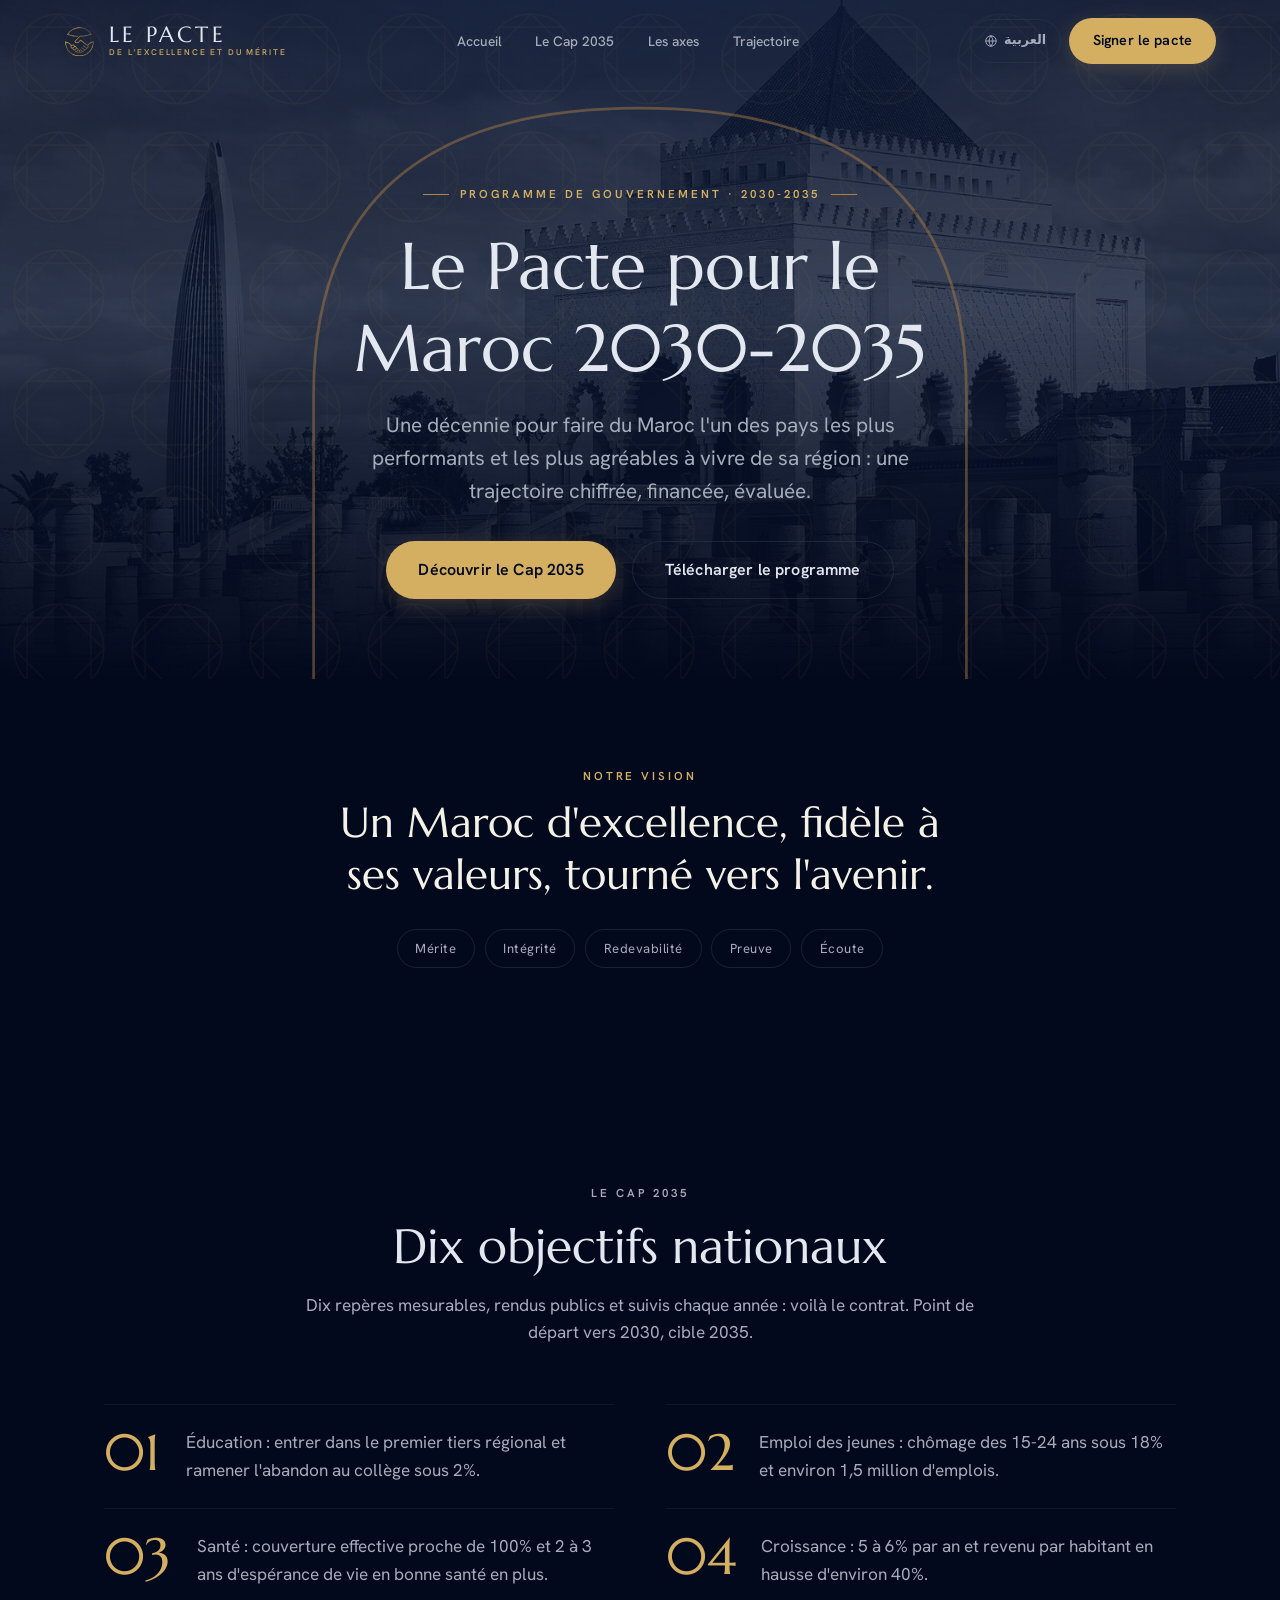
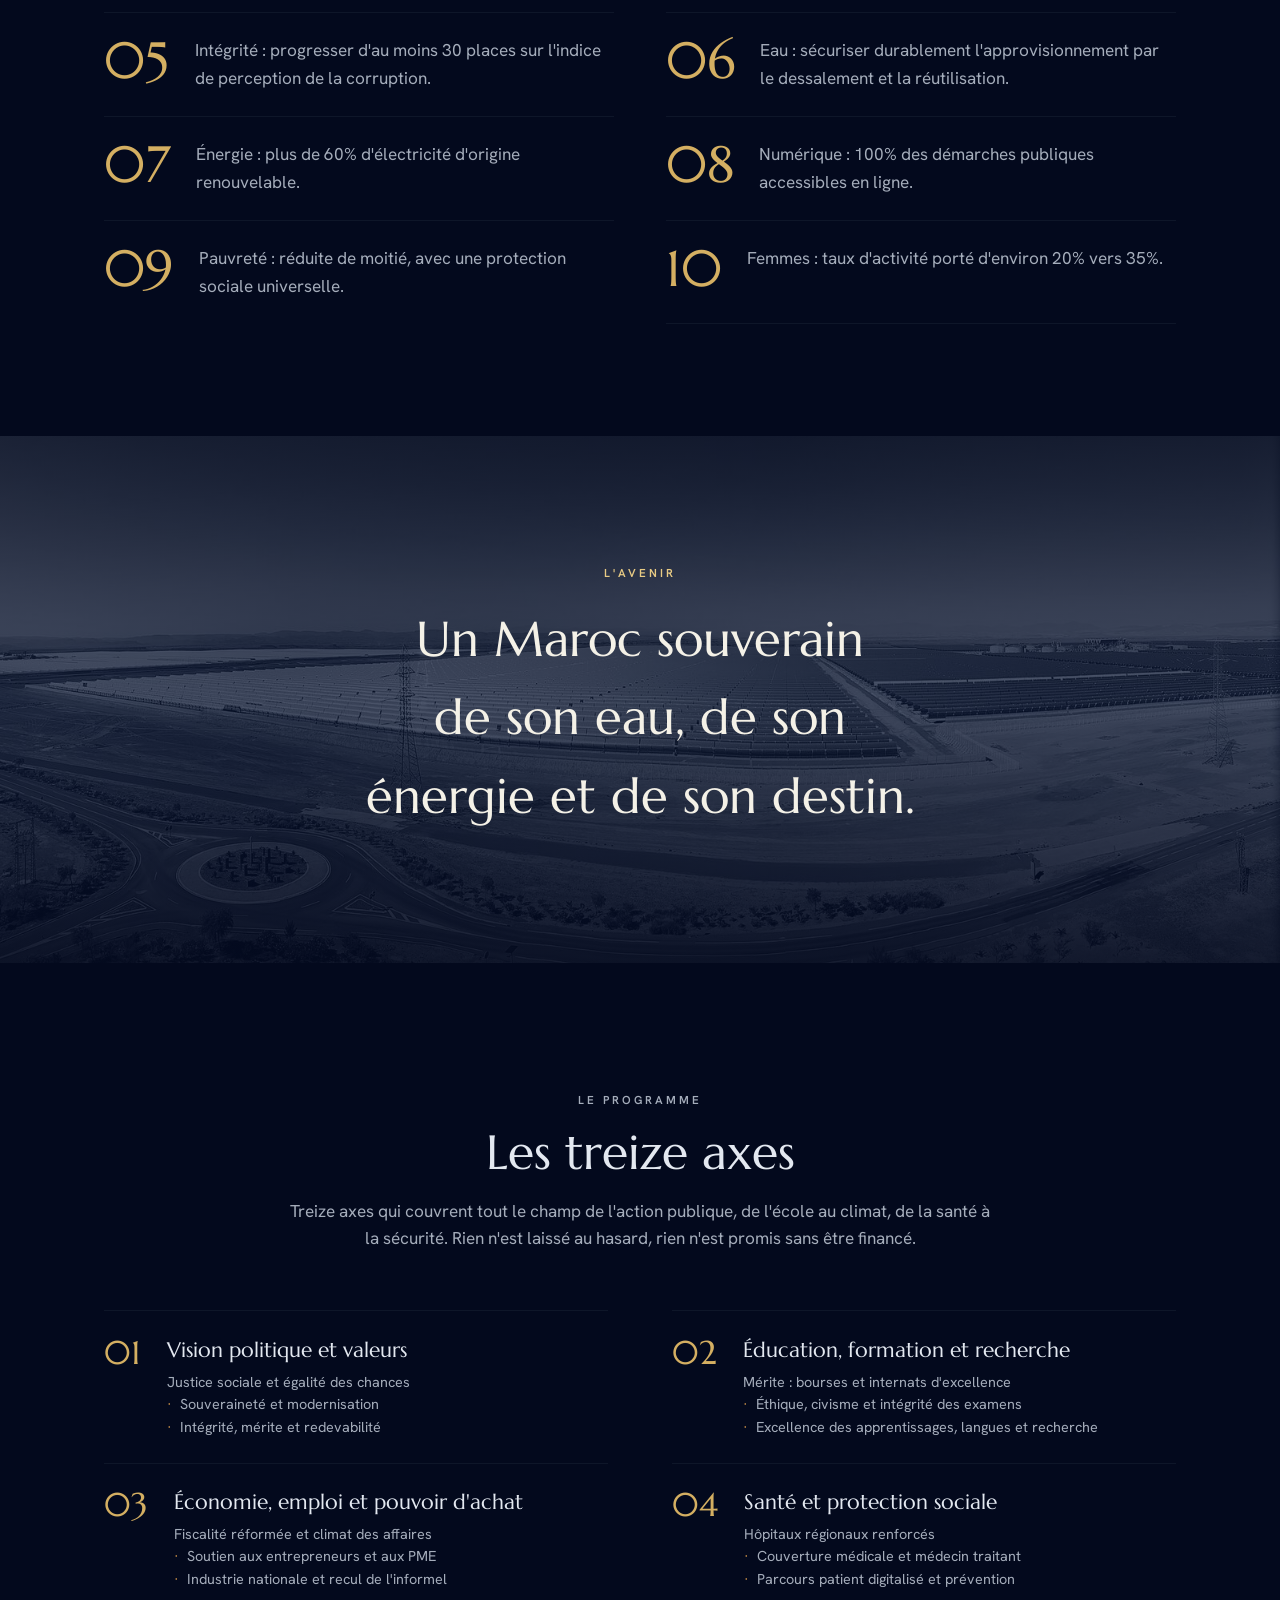
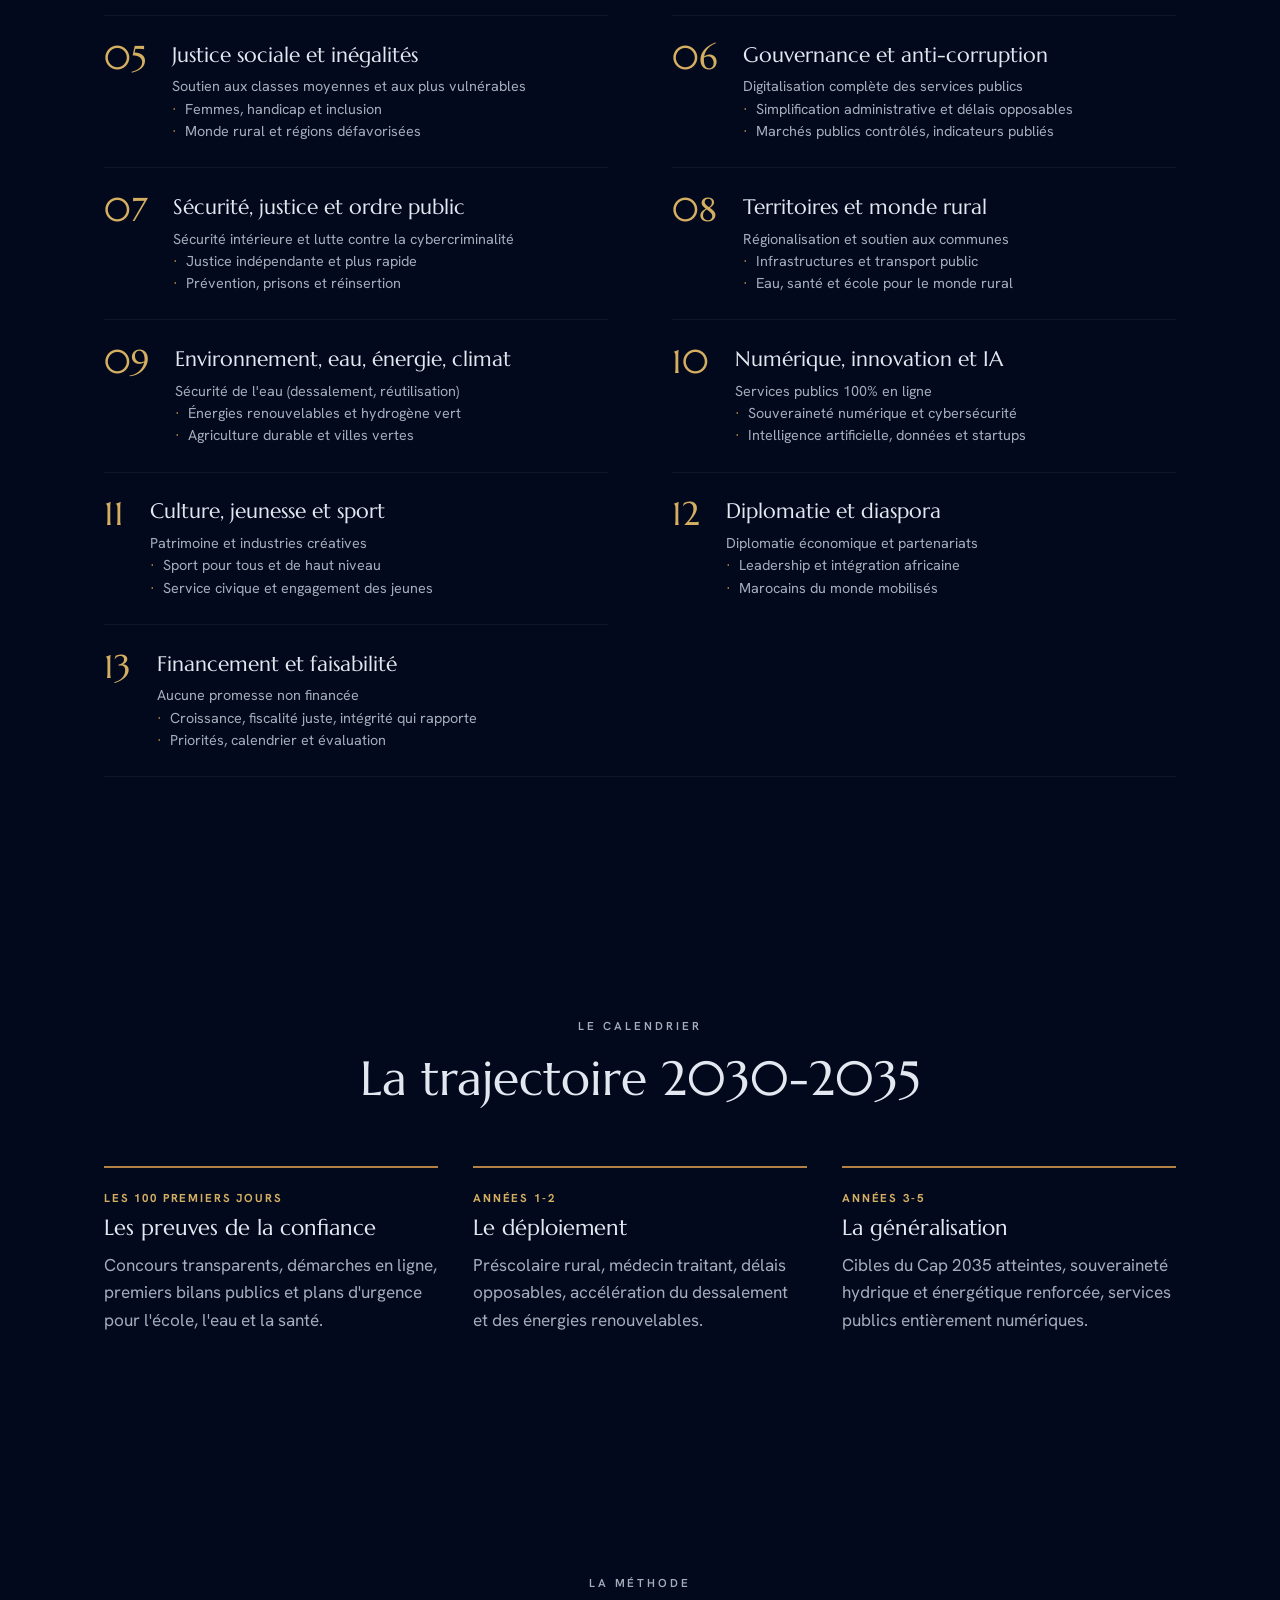
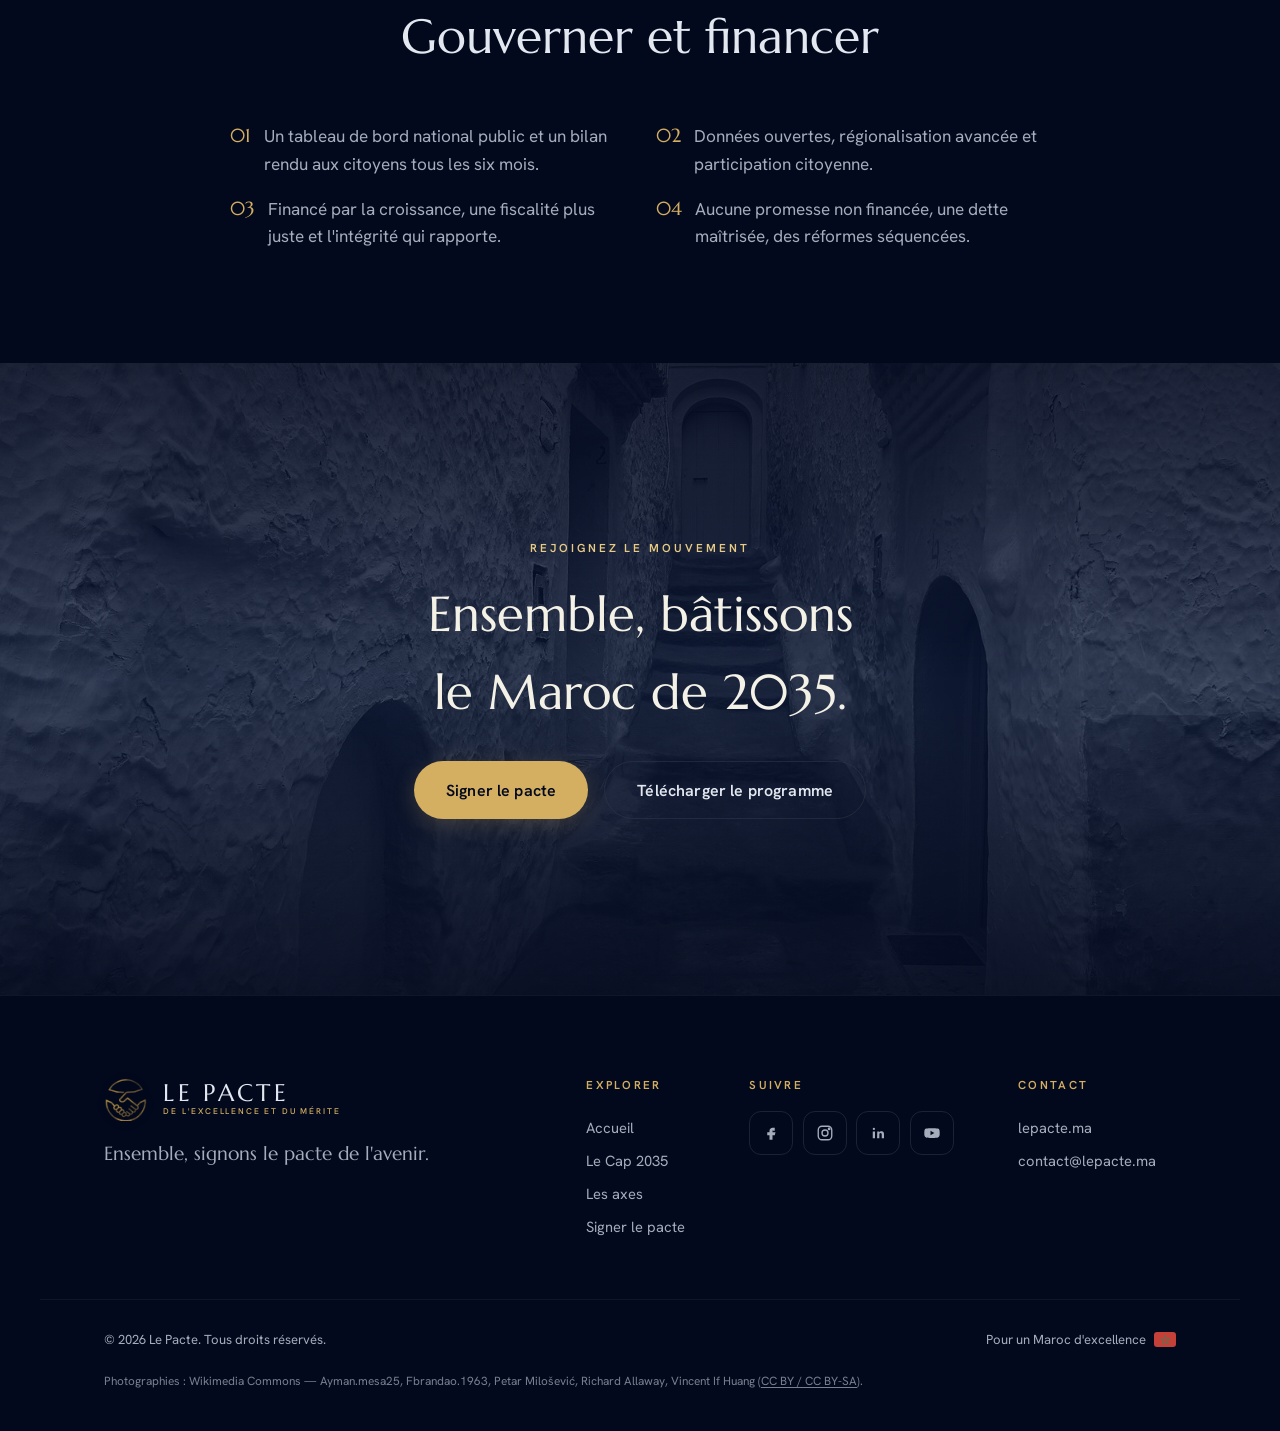
==== commit 267e3884: "Qualité globale : SEO, accessibilité, performance et textes enrichis - Anti-flash RTL : la langue mé" ====
--- a/programme.html
+++ b/programme.html
@@ -3,12 +3,28 @@
 <head>
 <meta charset="UTF-8" />
 <meta name="viewport" content="width=device-width, initial-scale=1.0" />
+<script>
+/* Applique la langue mémorisée avant le premier rendu (évite le flash LTR pour l'arabe). */
+(function(){try{var l=localStorage.getItem("lepacte-lang")||"fr";document.documentElement.lang=l;document.documentElement.dir=l==="ar"?"rtl":"ltr";}catch(e){}})();
+</script>
 <title>Le Pacte — Programme de gouvernement 2030-2035</title>
-<meta name="description" content="Le programme de gouvernement du Pacte pour le Maroc 2030-2035 : vision, Cap 2035, sept chantiers de transformation, trajectoire et impact." />
+<meta name="description" content="Le programme de gouvernement du Pacte pour le Maroc 2030-2035 : vision, Cap 2035, treize axes de transformation, trajectoire et impact." />
+<meta name="theme-color" content="#03091d" />
+<link rel="canonical" href="https://hecrabatbusinessschool.github.io/lepacte.ma/programme.html" />
 <meta property="og:title" content="Le Pacte — Programme de gouvernement 2030-2035" />
-<meta property="og:description" content="Sept chantiers pour faire du Maroc l'un des pays les plus performants et agréables à vivre d'ici 2035." />
+<meta property="og:description" content="Treize axes pour faire du Maroc l'un des pays les plus performants et agréables à vivre d'ici 2035." />
 <meta property="og:type" content="website" />
+<meta property="og:url" content="https://hecrabatbusinessschool.github.io/lepacte.ma/programme.html" />
+<meta property="og:site_name" content="Le Pacte" />
+<meta property="og:locale" content="fr_FR" />
+<meta property="og:locale:alternate" content="ar_MA" />
+<meta property="og:image" content="https://hecrabatbusinessschool.github.io/lepacte.ma/assets/morocco-rabat.jpg" />
+<meta property="og:image:width" content="1500" />
+<meta property="og:image:height" content="1121" />
+<meta property="og:image:alt" content="Rabat, Maroc" />
+<meta name="twitter:card" content="summary_large_image" />
 <link rel="icon" type="image/png" href="assets/favicon.png" />
+<link rel="preload" as="image" href="assets/morocco-rabat.jpg" fetchpriority="high" />
 <link rel="preconnect" href="https://fonts.googleapis.com" />
 <link rel="preconnect" href="https://fonts.gstatic.com" crossorigin />
 <link href="https://fonts.googleapis.com/css2?family=Marcellus&family=Hanken+Grotesk:wght@400;500;600;700&family=Amiri:wght@400;700&family=Cairo:wght@400;500;600;700&display=swap" rel="stylesheet" />
@@ -60,20 +76,19 @@
 .avenir-band .wrap{ position:relative; z-index:1; max-width:820px; }
 .avenir-band .kicker{ color:var(--gold-bright); }
 
-/* Chantiers */
-.chantiers-grid{ display:grid; grid-template-columns:repeat(auto-fit,minmax(280px,1fr)); gap:clamp(1.2rem,2.4vw,1.8rem); }
-.chantier-card{ background:linear-gradient(180deg, var(--navy-2), var(--navy-deep)); border:1px solid var(--line-soft);
-  border-radius:16px; padding:clamp(1.5rem,3vw,2.2rem); transition:transform .35s var(--ease), border-color .35s; }
-.chantier-card:hover{ transform:translateY(-4px); border-color:var(--gold-deep); }
-.chantier-card .pilier{ font-size:.7rem; font-weight:600; letter-spacing:.16em; text-transform:uppercase; color:var(--gold); }
-html[dir="rtl"] .chantier-card .pilier{ letter-spacing:.03em; }
-.chantier-card .axis-num{ font-family:var(--serif); font-size:1.7rem; color:var(--gold); line-height:1; display:block; }
-.chantier-card h3{ font-size:1.5rem; margin:.5rem 0 .7rem; }
-.chantier-card .cap{ color:var(--text); font-family:var(--serif); font-size:1.12rem; margin-bottom:1rem; line-height:1.35; }
-.chantier-card ul{ list-style:none; display:grid; gap:.55rem; }
-.chantier-card li{ color:var(--text-muted); font-size:.93rem; padding-inline-start:1.1rem; position:relative; }
-.chantier-card li::before{ content:""; position:absolute; inset-inline-start:0; inset-block-start:.55em;
-  width:5px; height:5px; border-radius:50%; background:var(--gold-deep); }
+/* Axes (liste éditoriale filetée, deux colonnes) */
+.chantiers-grid{ display:grid; gap:0 clamp(2.5rem,5vw,4.5rem); border-block-end:1px solid var(--line-soft); }
+@media (min-width:880px){ .chantiers-grid{ grid-template-columns:1fr 1fr; } }
+.chantier-card{ display:grid; grid-template-columns:auto 1fr; column-gap:clamp(1.1rem,2.5vw,1.6rem); row-gap:.45rem;
+  align-items:start; padding-block:1.55rem; border-block-start:1px solid var(--line-soft); }
+.chantier-card .axis-num{ font-family:var(--serif); font-size:clamp(1.7rem,2.6vw,2.2rem); color:var(--gold);
+  line-height:1; grid-row:1 / span 2; }
+.chantier-card h3{ font-size:1.32rem; line-height:1.3; transition:color .3s; }
+.chantier-card:hover h3{ color:var(--gold-bright); }
+.chantier-card ul{ list-style:none; grid-column:2; display:flex; flex-wrap:wrap; align-items:baseline; }
+.chantier-card li{ color:var(--text-muted); font-size:.9rem; line-height:1.55; }
+.chantier-card li:not(:first-child)::before{ content:"·"; color:var(--gold-deep); margin-inline-end:.55rem; }
+.chantier-card li{ margin-inline-end:.55rem; }
 
 /* Trajectoire */
 .timeline{ display:grid; gap:clamp(1.6rem,3vw,2.2rem); }
@@ -109,7 +124,7 @@
 <!-- ============ EN-TÊTE ============ -->
 <header class="header" id="header">
   <a class="brand" href="index.html" aria-label="Le Pacte, accueil">
-    <img src="assets/emblem-gold.png" alt="" />
+    <img src="assets/emblem-gold.png" alt="" width="232" height="216" />
     <span class="name">LE PACTE<small data-i18n="brand.sub">De l'excellence et du mérite</small></span>
   </a>
   <nav class="nav" aria-label="Navigation principale">
@@ -145,10 +160,10 @@
   <div class="wrap">
     <span class="kicker" data-i18n="prog.kicker">Programme de gouvernement · 2030-2035</span>
     <h1 data-i18n="prog.title">Le Pacte pour le Maroc 2030-2035</h1>
-    <p class="lead" data-i18n="prog.lead">Faire du Maroc, d'ici 2035, l'un des pays les plus performants et les plus agréables à vivre de sa région.</p>
+    <p class="lead" data-i18n="prog.lead">Une décennie pour faire du Maroc l'un des pays les plus performants et les plus agréables à vivre de sa région : une trajectoire chiffrée, financée, évaluée.</p>
     <div class="prog-cta">
       <a href="#cap" class="btn btn-gold btn-lg" data-i18n="cta.read">Découvrir le Cap 2035</a>
-      <a href="docs/programme-2030-2035.md" download class="btn btn-ghost btn-lg" data-i18n="cta.download">Télécharger le programme</a>
+      <a href="docs/programme-le-pacte-2030-2035.pdf" download class="btn btn-ghost btn-lg" data-i18n="cta.download">Télécharger le programme</a>
     </div>
   </div>
 </section>
@@ -174,7 +189,7 @@
     <div class="head">
       <p class="kicker reveal" data-i18n="cap.kicker">Le Cap 2035</p>
       <h2 class="reveal" data-d="1" data-i18n="cap.title">Dix objectifs nationaux</h2>
-      <p class="reveal" data-d="2" data-i18n="cap.intro">Dix repères mesurables guident l'action (point de départ vers 2030, cible 2035).</p>
+      <p class="reveal" data-d="2" data-i18n="cap.intro">Dix repères mesurables, rendus publics et suivis chaque année : voilà le contrat. Point de départ vers 2030, cible 2035.</p>
     </div>
     <div class="cap-grid">
       <div class="value reveal"><span class="num">01</span><div><p data-i18n="cap.1">Éducation : entrer dans le premier tiers régional et ramener l'abandon au collège sous 2%.</p></div></div>
@@ -195,7 +210,7 @@
 <section class="avenir-band" id="avenir">
   <div class="wrap">
     <p class="kicker reveal" data-i18n="avenir.kicker">L'avenir</p>
-    <p class="creed-line serif reveal" data-d="1" data-i18n="avenir.line">Un Maroc souverain, durable et tourné vers l'avenir.</p>
+    <p class="creed-line serif reveal" data-d="1" data-i18n="avenir.line">Un Maroc souverain de son eau, de son énergie et de son destin.</p>
   </div>
 </section>
 
@@ -205,7 +220,7 @@
     <div class="head">
       <p class="kicker reveal" data-i18n="axes.kicker">Le programme</p>
       <h2 class="reveal" data-d="1" data-i18n="axes.title">Les treize axes</h2>
-      <p class="reveal" data-d="2" data-i18n="axes.intro">Un programme classique couvrant tous les axes de développement du pays.</p>
+      <p class="reveal" data-d="2" data-i18n="axes.intro">Treize axes qui couvrent tout le champ de l'action publique, de l'école au climat, de la santé à la sécurité. Rien n'est laissé au hasard, rien n'est promis sans être financé.</p>
     </div>
     <div class="chantiers-grid">
       <article class="chantier-card reveal"><span class="axis-num">01</span><h3 data-i18n="ax1.t">Vision politique et valeurs</h3><ul><li data-i18n="ax1.a">Justice sociale et égalité des chances</li><li data-i18n="ax1.b">Souveraineté et modernisation</li><li data-i18n="ax1.c">Intégrité, mérite et redevabilité</li></ul></article>
@@ -275,7 +290,7 @@
     <p class="creed-line serif reveal" data-d="1" data-i18n="ctaband.title">Ensemble, bâtissons le Maroc de 2035.</p>
     <div class="prog-cta reveal" data-d="2">
       <a href="index.html#join" class="btn btn-gold btn-lg" data-i18n="cta.sign">Signer le pacte</a>
-      <a href="docs/programme-2030-2035.md" download class="btn btn-ghost btn-lg" data-i18n="cta.download">Télécharger le programme</a>
+      <a href="docs/programme-le-pacte-2030-2035.pdf" download class="btn btn-ghost btn-lg" data-i18n="cta.download">Télécharger le programme</a>
     </div>
   </div>
 </section>
@@ -285,7 +300,7 @@
   <div class="wrap footer-top">
     <div>
       <a class="brand" href="index.html" aria-label="Le Pacte">
-        <img src="assets/emblem-gold.png" alt="" />
+        <img src="assets/emblem-gold.png" alt="" width="232" height="216" loading="lazy" decoding="async" />
         <span class="name">LE PACTE<small data-i18n="brand.sub">De l'excellence et du mérite</small></span>
       </a>
       <p class="foot-tag" data-i18n="footer.tag">Ensemble, signons le pacte de l'avenir.</p>
@@ -318,7 +333,7 @@
     <span>© 2026 Le Pacte. <span data-i18n="footer.rights">Tous droits réservés.</span></span>
     <span class="flag">
       <span data-i18n="footer.made">Pour un Maroc d'excellence</span>
-      <span class="strip" aria-label="Maroc"><svg viewBox="0 0 24 24" fill="none" stroke="currentColor" stroke-width="1.4"><path d="M12 3l2.5 7.6H22l-6 4.5 2.3 7.4L12 18l-6.3 4.5L8 15.1 2 10.6h7.5z"/></svg></span>
+      <span class="strip" role="img" aria-label="Maroc"><svg viewBox="0 0 24 24" fill="none" stroke="currentColor" stroke-width="1.4"><path d="M12 3l2.5 7.6H22l-6 4.5 2.3 7.4L12 18l-6.3 4.5L8 15.1 2 10.6h7.5z"/></svg></span>
     </span>
   </div>
   <div class="wrap credits">
@@ -335,12 +350,12 @@
     "cta.sign":"Signer le pacte","cta.read":"Découvrir le Cap 2035","cta.download":"Télécharger le programme",
     "prog.kicker":"Programme de gouvernement · 2030-2035",
     "prog.title":"Le Pacte pour le Maroc 2030-2035",
-    "prog.lead":"Faire du Maroc, d'ici 2035, l'un des pays les plus performants et les plus agréables à vivre de sa région.",
+    "prog.lead":"Une décennie pour faire du Maroc l'un des pays les plus performants et les plus agréables à vivre de sa région : une trajectoire chiffrée, financée, évaluée.",
     "method.label":"Notre vision",
     "method.vision":"Un Maroc d'excellence, fidèle à ses valeurs, tourné vers l'avenir.",
     "method.m1":"Mérite","method.m2":"Intégrité","method.m3":"Redevabilité","method.m4":"Preuve","method.m5":"Écoute",
     "cap.kicker":"Le Cap 2035","cap.title":"Dix objectifs nationaux",
-    "cap.intro":"Dix repères mesurables guident l'action (point de départ vers 2030, cible 2035).",
+    "cap.intro":"Dix repères mesurables, rendus publics et suivis chaque année : voilà le contrat. Point de départ vers 2030, cible 2035.",
     "cap.1":"Éducation : entrer dans le premier tiers régional et ramener l'abandon au collège sous 2%.",
     "cap.2":"Emploi des jeunes : chômage des 15-24 ans sous 18% et environ 1,5 million d'emplois.",
     "cap.3":"Santé : couverture effective proche de 100% et 2 à 3 ans d'espérance de vie en bonne santé en plus.",
@@ -351,8 +366,8 @@
     "cap.8":"Numérique : 100% des démarches publiques accessibles en ligne.",
     "cap.9":"Pauvreté : réduite de moitié, avec une protection sociale universelle.",
     "cap.10":"Femmes : taux d'activité porté d'environ 20% vers 35%.",
-    "avenir.kicker":"L'avenir","avenir.line":"Un Maroc souverain, durable et tourné vers l'avenir.","credits.label":"Photographies",
-    "axes.kicker":"Le programme","axes.title":"Les treize axes","axes.intro":"Un programme classique couvrant tous les axes de développement du pays.",
+    "avenir.kicker":"L'avenir","avenir.line":"Un Maroc souverain de son eau, de son énergie et de son destin.","credits.label":"Photographies",
+    "axes.kicker":"Le programme","axes.title":"Les treize axes","axes.intro":"Treize axes qui couvrent tout le champ de l'action publique, de l'école au climat, de la santé à la sécurité. Rien n'est laissé au hasard, rien n'est promis sans être financé.",
     "ax1.t":"Vision politique et valeurs","ax1.a":"Justice sociale et égalité des chances","ax1.b":"Souveraineté et modernisation","ax1.c":"Intégrité, mérite et redevabilité",
     "ax2.t":"Éducation, formation et recherche","ax2.a":"Mérite : bourses et internats d'excellence","ax2.b":"Éthique, civisme et intégrité des examens","ax2.c":"Excellence des apprentissages, langues et recherche",
     "ax3.t":"Économie, emploi et pouvoir d'achat","ax3.a":"Fiscalité réformée et climat des affaires","ax3.b":"Soutien aux entrepreneurs et aux PME","ax3.c":"Industrie nationale et recul de l'informel",
@@ -378,6 +393,8 @@
     "ctaband.kicker":"Rejoignez le mouvement","ctaband.title":"Ensemble, bâtissons le Maroc de 2035.",
     "footer.tag":"Ensemble, signons le pacte de l'avenir.","footer.explore":"Explorer","footer.follow":"Suivre","footer.contact":"Contact",
     "footer.rights":"Tous droits réservés.","footer.made":"Pour un Maroc d'excellence",
+    "a11y.lang":"Basculer en arabe","a11y.menu":"Menu",
+    "meta.desc":"Le programme de gouvernement du Pacte pour le Maroc 2030-2035 : vision, Cap 2035, treize axes de transformation, trajectoire et impact.",
     "_langLabel":"العربية"
   },
   ar: {
@@ -387,12 +404,12 @@
     "cta.sign":"وقّع الميثاق","cta.read":"اكتشف الأفق 2035","cta.download":"تحميل البرنامج",
     "prog.kicker":"برنامج حكومي · 2030-2035",
     "prog.title":"الميثاق من أجل المغرب 2030-2035",
-    "prog.lead":"أن نجعل من المغرب، بحلول 2035، أحد أكثر بلدان منطقته أداءً وأطيبها عيشًا.",
+    "prog.lead":"عقدٌ من الزمن لنجعل من المغرب أحد أكثر بلدان منطقته أداءً وأطيبها عيشًا: مسارٌ مضبوطٌ بالأرقام، مموَّلٌ، وخاضعٌ للتقييم.",
     "method.label":"رؤيتنا",
     "method.vision":"مغربُ التميّز، وفيٌّ لقيمه، متطلّعٌ إلى المستقبل.",
     "method.m1":"الاستحقاق","method.m2":"النزاهة","method.m3":"المحاسبة","method.m4":"البرهان","method.m5":"الإصغاء",
     "cap.kicker":"الأفق 2035","cap.title":"عشرة أهداف وطنية",
-    "cap.intro":"عشرة مؤشّرات قابلة للقياس توجّه العمل (انطلاقًا من حدود 2030 نحو أهداف 2035).",
+    "cap.intro":"عشرة مؤشّرات قابلة للقياس، تُنشَر وتُتابَع كلّ سنة: هذا هو العقد. الانطلاق في حدود 2030، والهدف 2035.",
     "cap.1":"التعليم: الدخول إلى الثلث الأول إقليميًا وخفض الانقطاع في الإعدادي إلى أقل من 2%.",
     "cap.2":"تشغيل الشباب: خفض بطالة 15-24 سنة إلى أقل من 18% وخلق نحو 1,5 مليون منصب شغل.",
     "cap.3":"الصحة: تغطية فعلية قرابة 100% وزيادة معدّل العمر في صحة جيّدة بسنتين إلى ثلاث.",
@@ -403,8 +420,8 @@
     "cap.8":"الرقمنة: 100% من الخدمات العمومية متاحة عبر الإنترنت.",
     "cap.9":"الفقر: تقليصه إلى النصف مع حماية اجتماعية شاملة.",
     "cap.10":"النساء: رفع معدّل النشاط من نحو 20% إلى 35%.",
-    "avenir.kicker":"المستقبل","avenir.line":"مغربٌ سيّدٌ ومستدامٌ ومتطلّعٌ إلى المستقبل.","credits.label":"الصور",
-    "axes.kicker":"البرنامج","axes.title":"المحاور الثلاثة عشر","axes.intro":"برنامج كلاسيكي يغطّي جميع محاور تنمية البلاد.",
+    "avenir.kicker":"المستقبل","avenir.line":"مغربٌ سيّدٌ على مائه وطاقته ومصيره.","credits.label":"الصور",
+    "axes.kicker":"البرنامج","axes.title":"المحاور الثلاثة عشر","axes.intro":"ثلاثة عشر محورًا تغطّي حقل العمل العمومي كلّه، من المدرسة إلى المناخ ومن الصحة إلى الأمن. لا شيء يُترَك للصدفة، ولا وعدَ بلا تمويل.",
     "ax1.t":"الرؤية السياسية والقيم","ax1.a":"العدالة الاجتماعية وتكافؤ الفرص","ax1.b":"السيادة والتحديث","ax1.c":"النزاهة والاستحقاق والمحاسبة",
     "ax2.t":"التعليم والتكوين والبحث","ax2.a":"الاستحقاق: منح وداخليات التميّز","ax2.b":"الأخلاق والمواطنة ونزاهة الامتحانات","ax2.c":"تميّز التعلّمات واللغات والبحث",
     "ax3.t":"الاقتصاد والشغل والقدرة الشرائية","ax3.a":"إصلاح الجباية ومناخ الأعمال","ax3.b":"دعم المقاولين والمقاولات الصغرى","ax3.c":"صناعة وطنية وتقليص القطاع غير المهيكل",
@@ -430,6 +447,8 @@
     "ctaband.kicker":"انضمّ إلى الحركة","ctaband.title":"معًا، لنبنِ مغرب 2035.",
     "footer.tag":"معًا، لنوقّع ميثاق المستقبل.","footer.explore":"استكشف","footer.follow":"تابعنا","footer.contact":"اتصال",
     "footer.rights":"جميع الحقوق محفوظة.","footer.made":"من أجل مغرب التميّز",
+    "a11y.lang":"التبديل إلى الفرنسية","a11y.menu":"القائمة",
+    "meta.desc":"برنامج الميثاق الحكومي للمغرب 2030-2035: الرؤية، الأفق 2035، ثلاثة عشر محورًا للتحوّل، المسار والأثر.",
     "_langLabel":"Français"
   }
 };
@@ -445,7 +464,12 @@
   document.querySelectorAll("[data-i18n]").forEach(el=>{
     const k = el.getAttribute("data-i18n"); if(dict[k]!=null) el.textContent = dict[k];
   });
-  document.getElementById("langLabel").textContent = dict["_langLabel"];
+  const langLabel = document.getElementById("langLabel");
+  langLabel.textContent = dict["_langLabel"];
+  langLabel.setAttribute("lang", l === "fr" ? "ar" : "fr");
+  document.getElementById("langBtn").setAttribute("aria-label", dict["a11y.lang"]);
+  document.getElementById("burger").setAttribute("aria-label", dict["a11y.menu"]);
+  document.querySelector('meta[name="description"]').setAttribute("content", dict["meta.desc"]);
   localStorage.setItem("lepacte-lang", l);
 }
 document.getElementById("langBtn").addEventListener("click", ()=> applyLang(lang === "fr" ? "ar" : "fr"));
@@ -462,6 +486,11 @@
 document.querySelectorAll("#mobileMenu a").forEach(a=> a.addEventListener("click", ()=>{
   document.body.classList.remove("menu-open"); burger.setAttribute("aria-expanded","false");
 }));
+window.addEventListener("keydown", (e)=>{
+  if(e.key === "Escape" && document.body.classList.contains("menu-open")){
+    document.body.classList.remove("menu-open"); burger.setAttribute("aria-expanded","false"); burger.focus();
+  }
+});
 
 const io = new IntersectionObserver((entries)=>{
   entries.forEach(e=>{ if(e.isIntersecting){ e.target.classList.add("in"); io.unobserve(e.target); } });
--- a/styles.css
+++ b/styles.css
@@ -51,7 +51,7 @@
   -webkit-font-smoothing:antialiased;
   overflow-x:hidden;
 }
-img{ max-width:100%; display:block; }
+img{ max-width:100%; height:auto; display:block; }
 a{ color:inherit; text-decoration:none; }
 button{ font:inherit; cursor:pointer; border:none; background:none; color:inherit; }
 
@@ -253,7 +253,6 @@
 .value:last-child{ border-block-end:1px solid var(--line-soft); }
 .value .num{ font-family:var(--serif); font-size:clamp(2.4rem,4vw,3.4rem); line-height:.9;
   color:var(--gold); font-weight:500; }
-.value .ico{ display:none; }
 .value h3{ font-size:1.6rem; margin-bottom:.5rem; }
 .value p{ color:var(--text-muted); max-width:58ch; }
 .value:hover h3{ color:var(--gold-bright); transition:color .3s; }
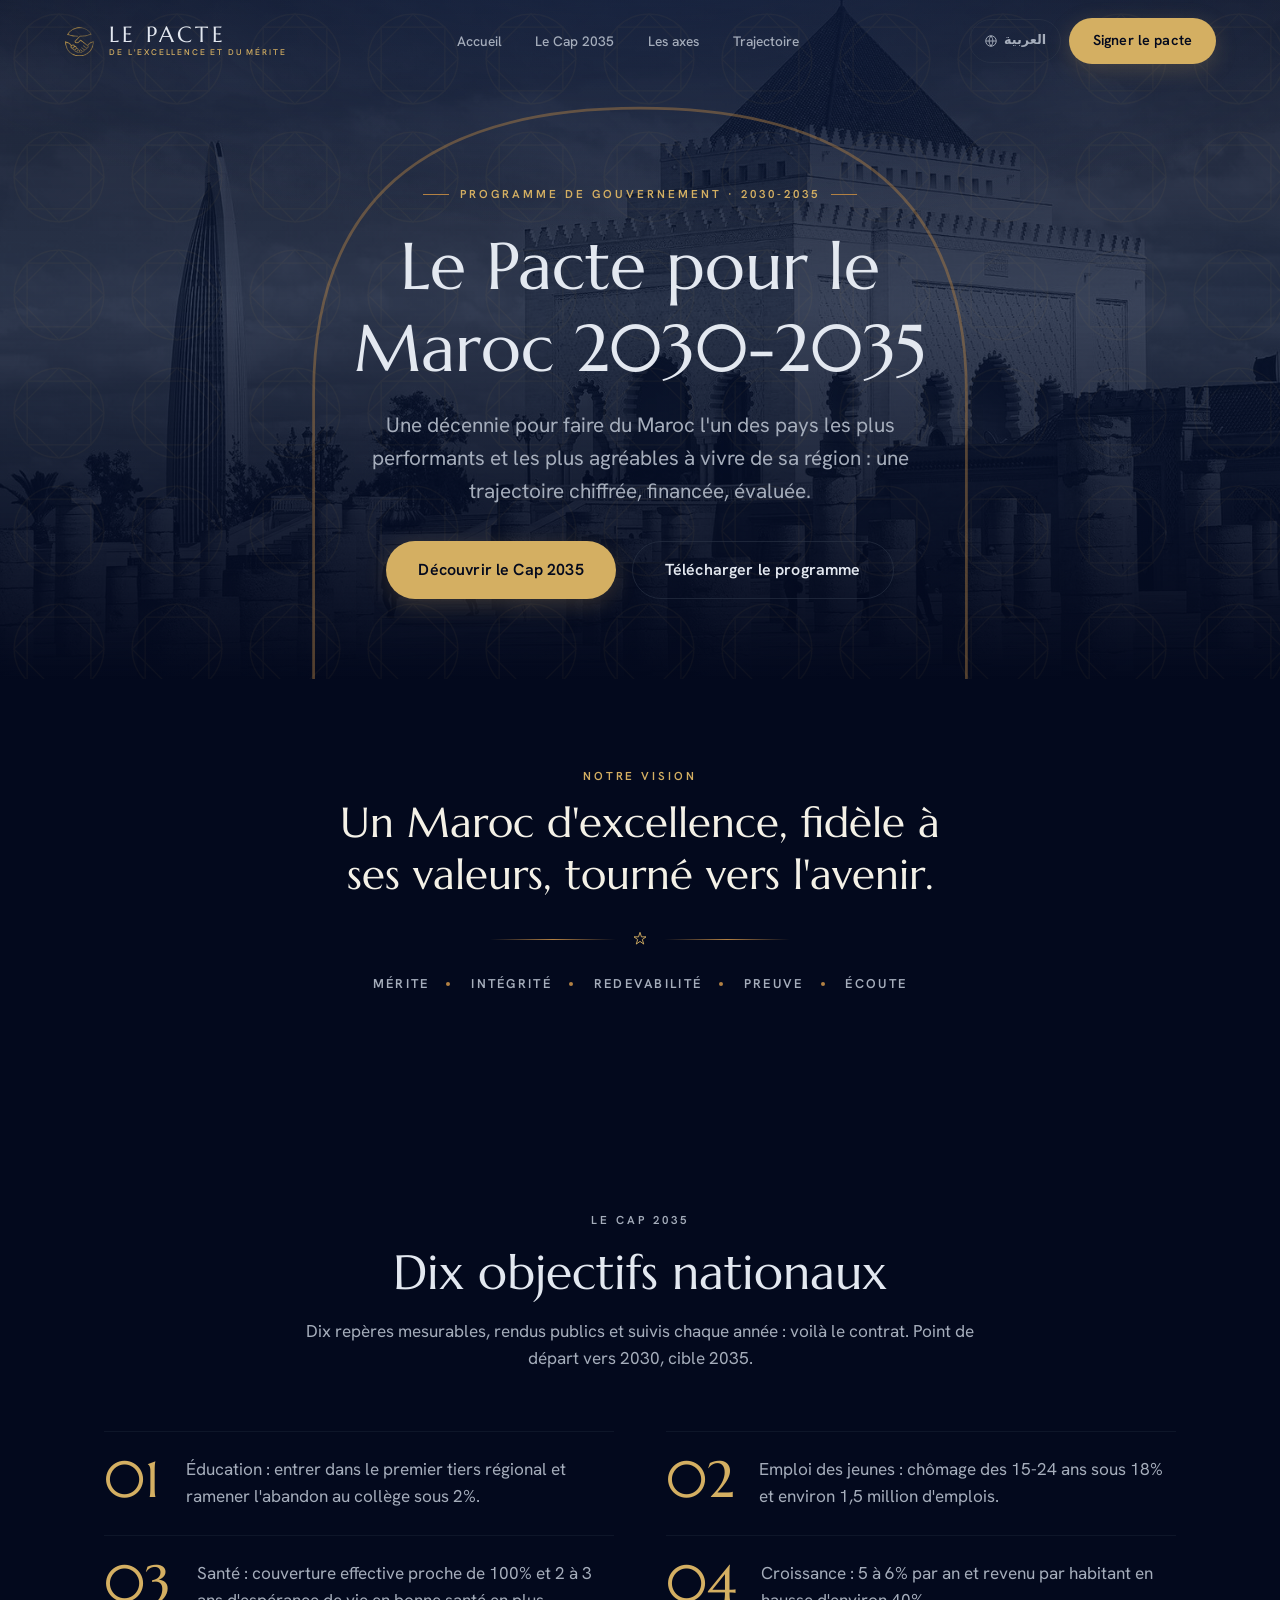
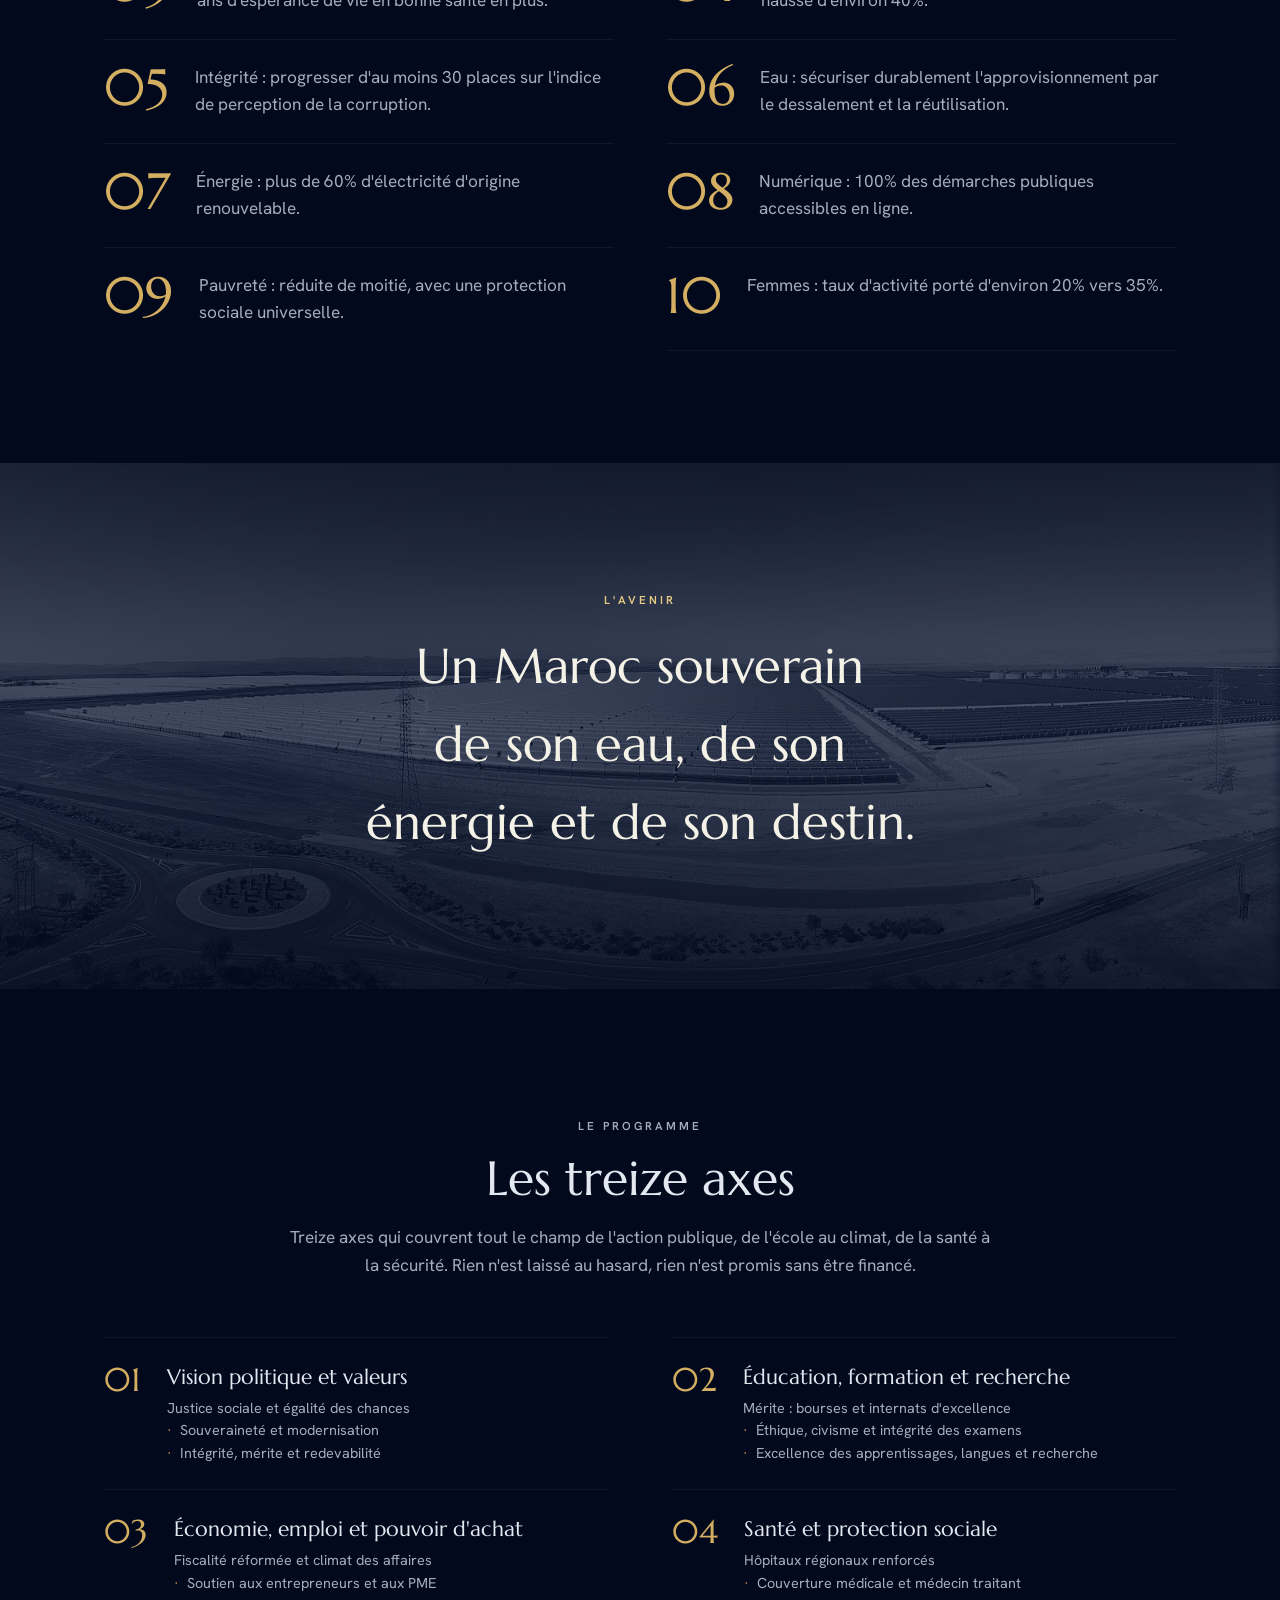
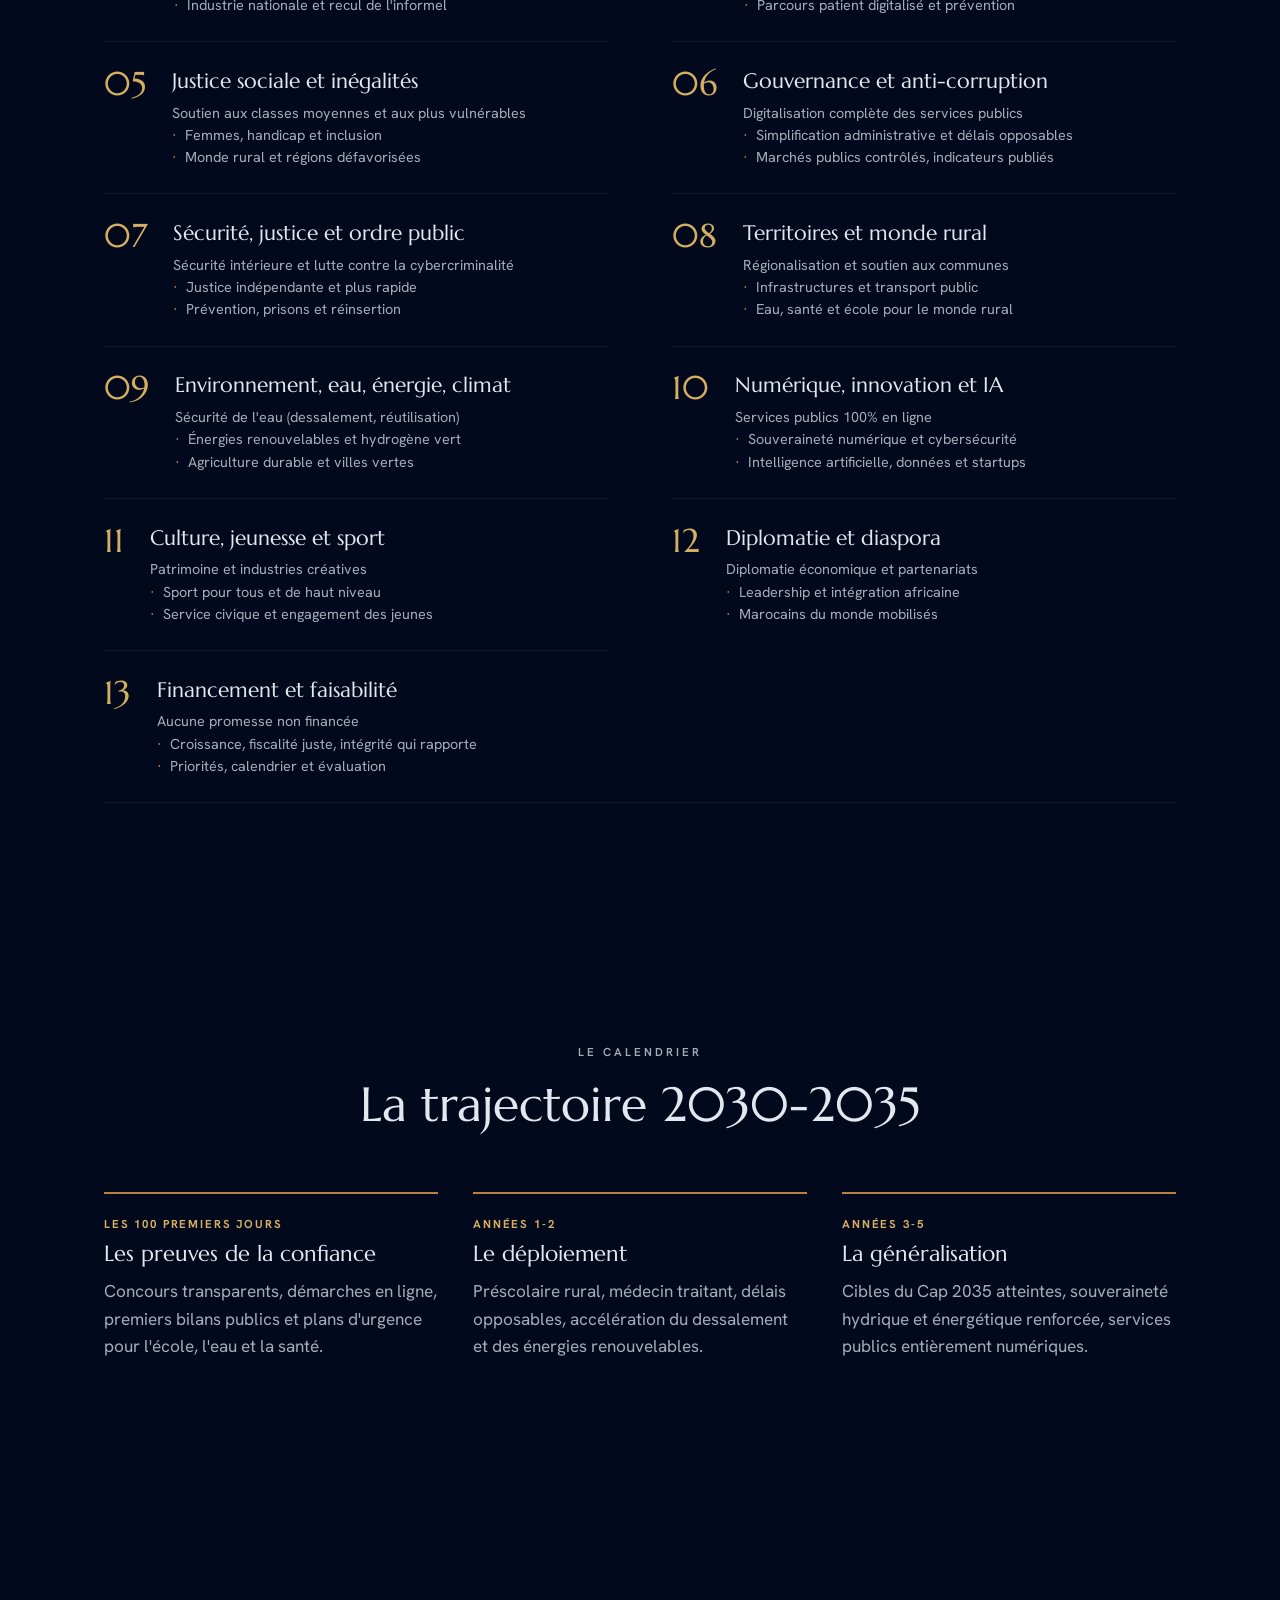
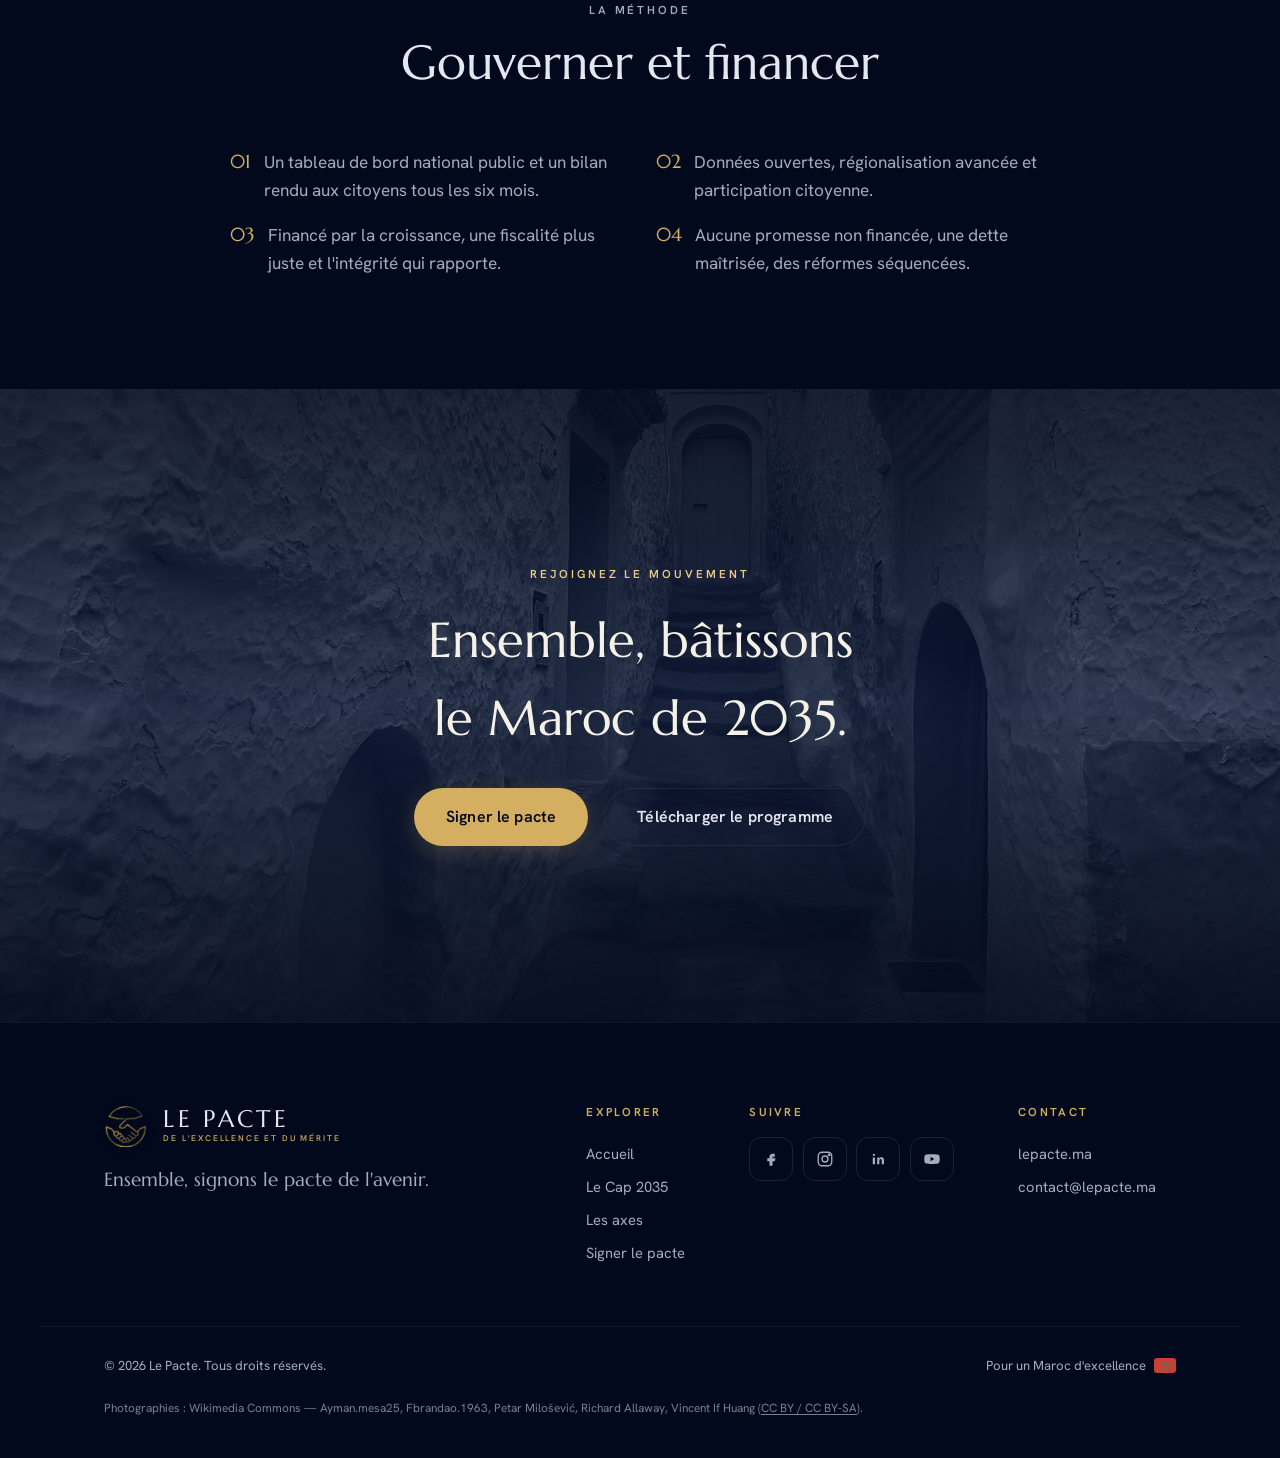
==== commit b14a4cbf: "Programme : la méthode en frise gravée au lieu de pastilles Les cinq mots de la méthode (Mérite, Int" ====
--- a/programme.html
+++ b/programme.html
@@ -59,9 +59,14 @@
 .method-band{ text-align:center; padding-block:clamp(3.5rem,7vw,5.5rem); }
 .method-vision{ font-family:var(--serif); font-size:clamp(1.6rem,1.2rem + 2vw,2.6rem); color:var(--ivory);
   max-width:24ch; margin:.7rem auto 1.8rem; line-height:1.25; text-wrap:balance; }
-.method-chips{ display:flex; flex-wrap:wrap; gap:.6rem; justify-content:center; }
-.method-chips span{ border:1px solid var(--line); border-radius:99px; padding:.5rem 1.1rem; font-size:.82rem;
-  color:var(--text-muted); letter-spacing:.04em; }
+.method-rule{ max-width:300px; margin:1.9rem auto 1.7rem; }
+.method-rule svg{ width:16px; height:16px; }
+.method-chips{ display:flex; flex-wrap:wrap; justify-content:center; gap:.55rem 0; }
+.method-chips span{ font-weight:600; font-size:.8rem; letter-spacing:.18em; text-transform:uppercase;
+  color:var(--text-muted); padding:0 1.3rem; position:relative; }
+html[dir="rtl"] .method-chips span{ letter-spacing:.04em; }
+.method-chips span:not(:last-child)::after{ content:""; position:absolute; inset-inline-end:0; top:50%;
+  transform:translateY(-50%); width:4px; height:4px; border-radius:50%; background:var(--gold-deep); }
 
 /* Cap 2035 (réutilise .value) */
 .cap-grid{ display:grid; gap:0 clamp(2rem,4vw,3.5rem); }
@@ -173,7 +178,8 @@
   <div class="wrap">
     <p class="kicker reveal" data-i18n="method.label">Notre vision</p>
     <p class="method-vision reveal" data-d="1" data-i18n="method.vision">Un Maroc d'excellence, fidèle à ses valeurs, tourné vers l'avenir.</p>
-    <div class="method-chips reveal" data-d="2">
+    <div class="rule method-rule reveal" data-d="2" aria-hidden="true"><svg viewBox="0 0 24 24" fill="none" stroke="currentColor" stroke-width="1.4"><path d="M12 2l2.2 6.8H21l-5.5 4 2.1 6.8L12 15.6 6.4 19.6l2.1-6.8L3 8.8h6.8z"/></svg></div>
+    <div class="method-chips reveal" data-d="3">
       <span data-i18n="method.m1">Mérite</span>
       <span data-i18n="method.m2">Intégrité</span>
       <span data-i18n="method.m3">Redevabilité</span>
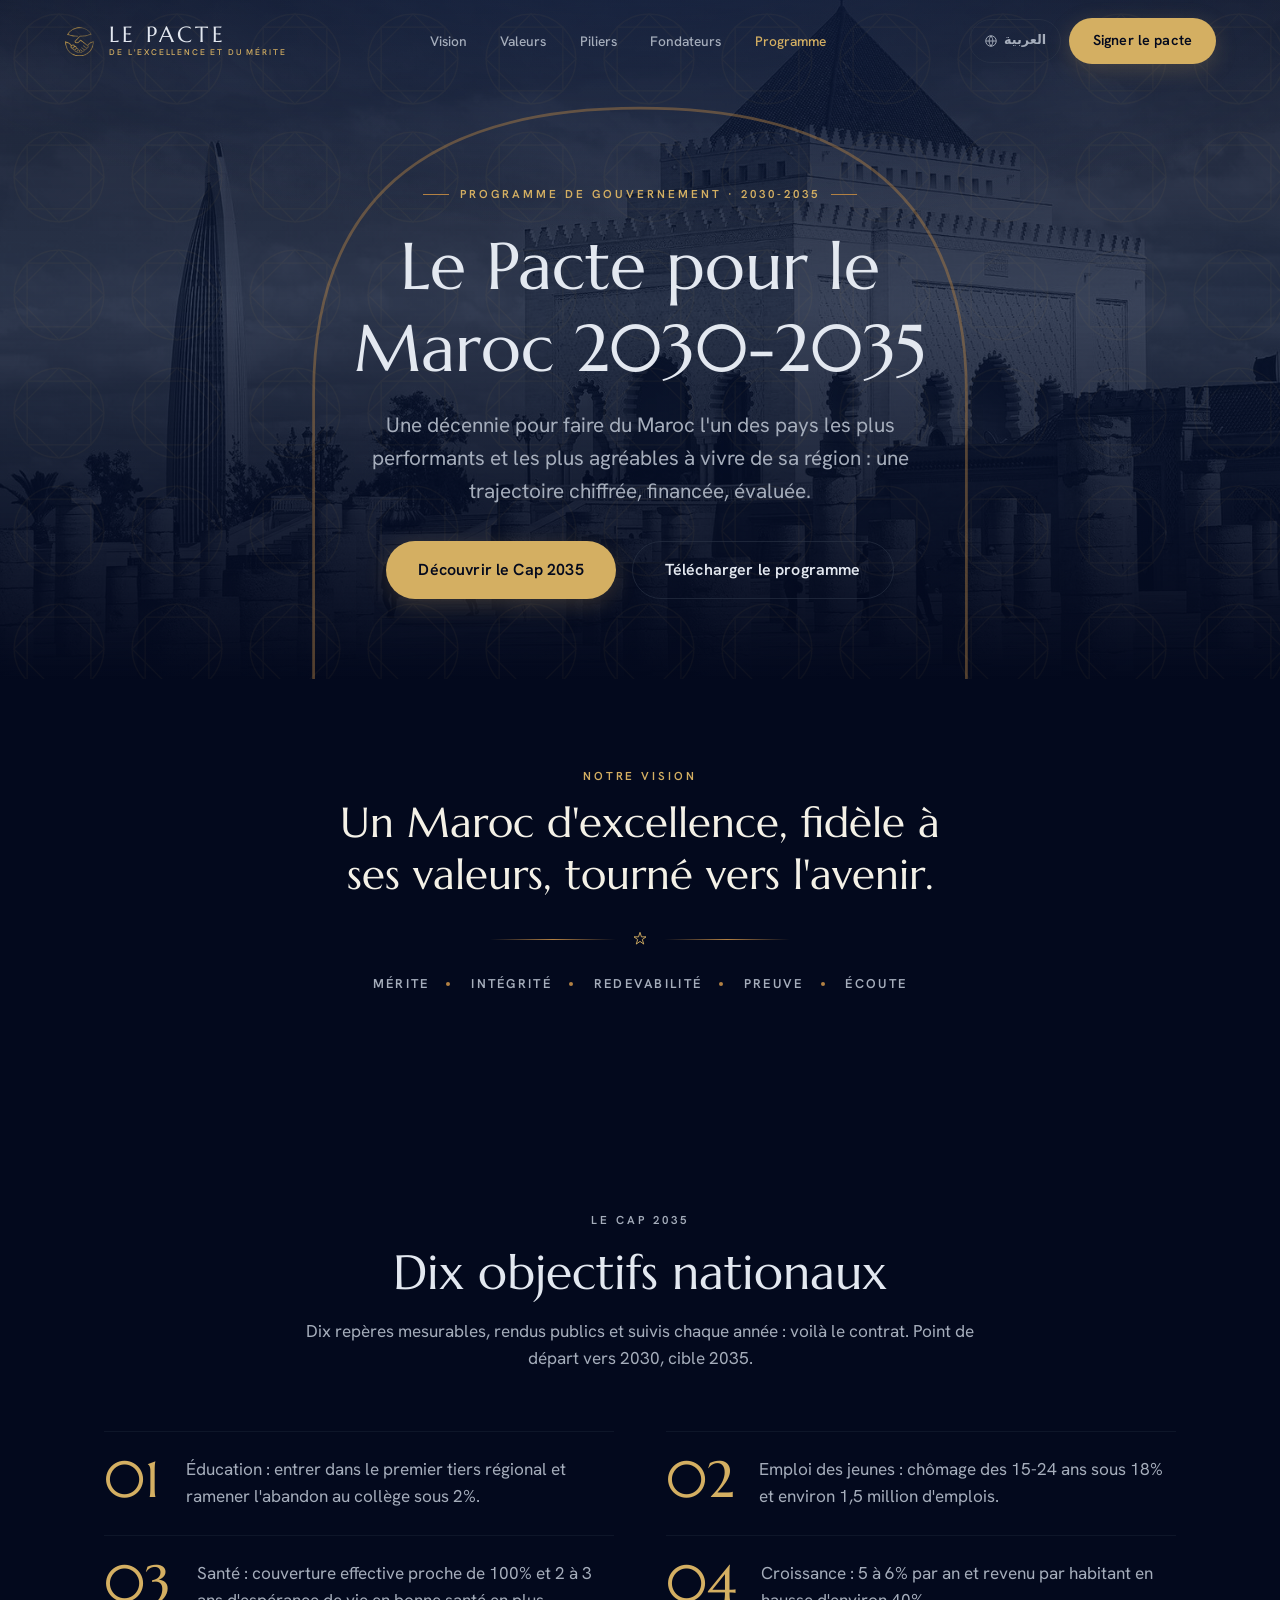
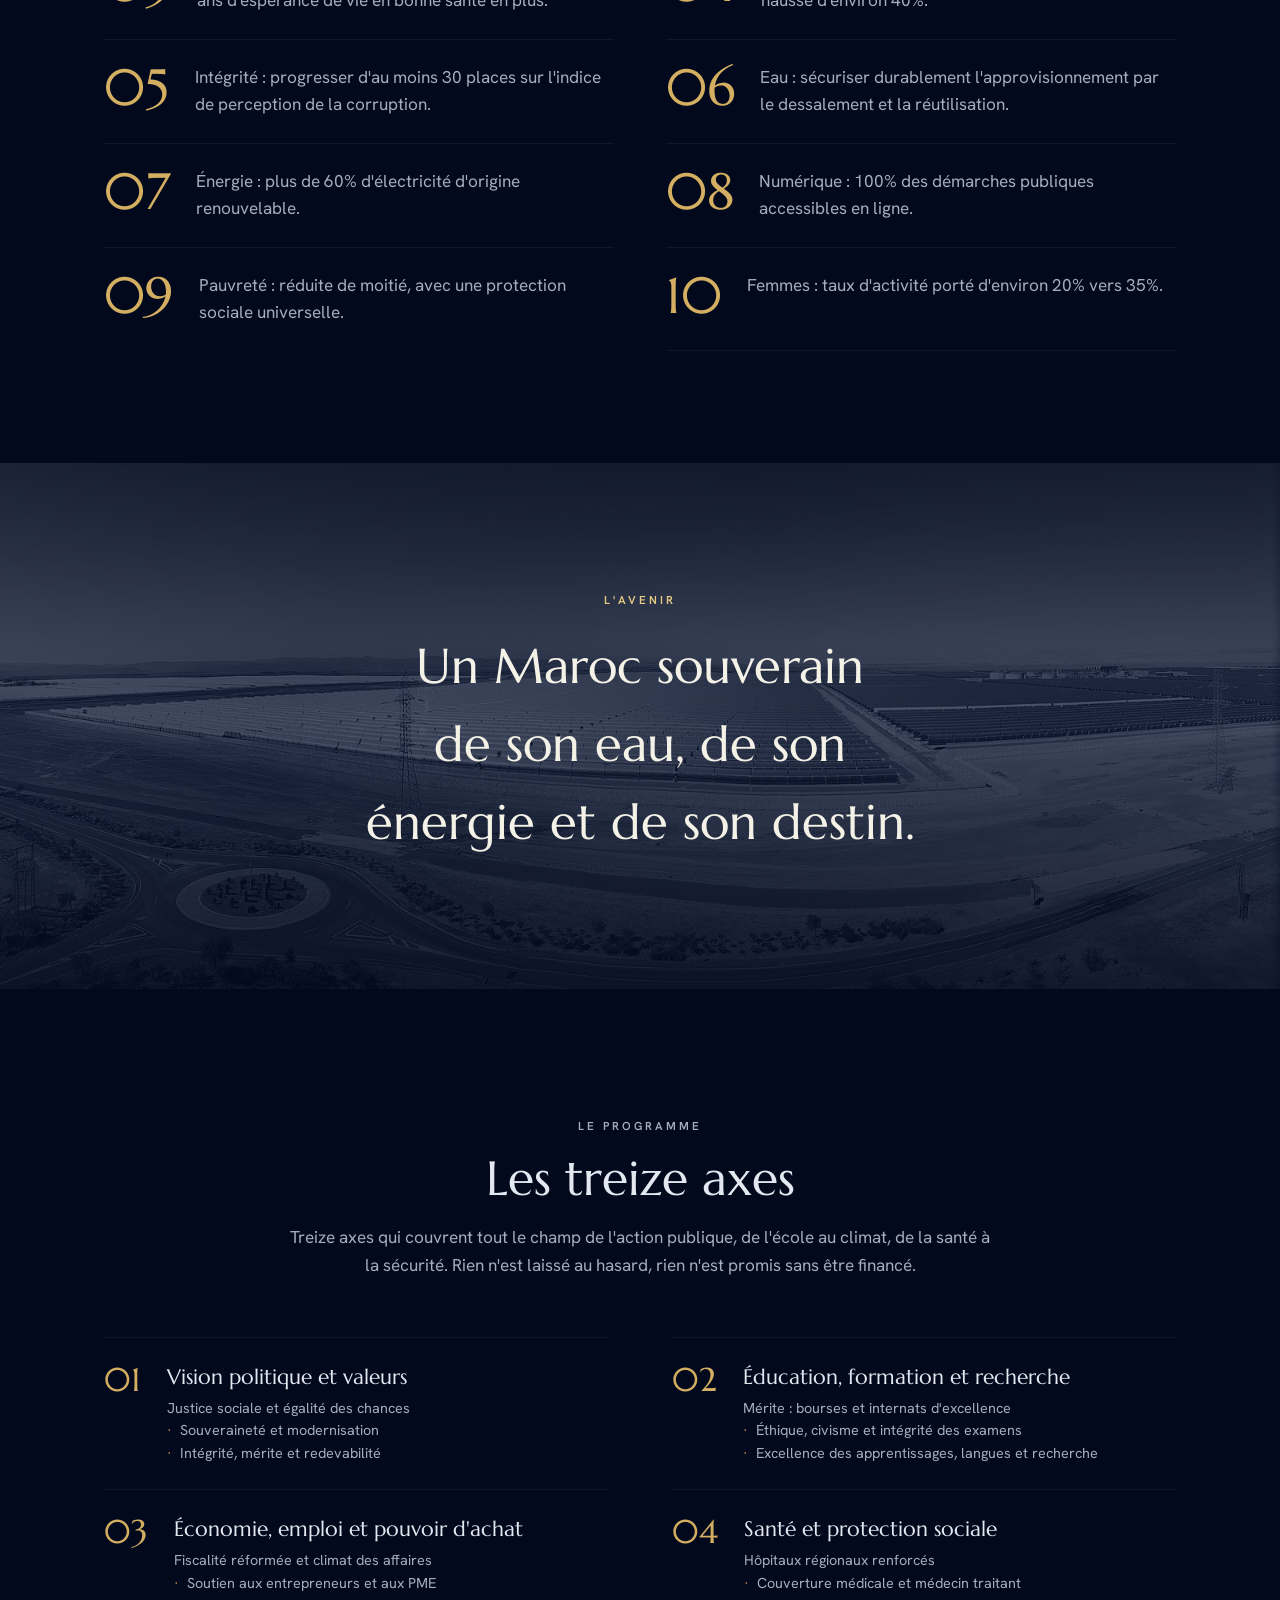
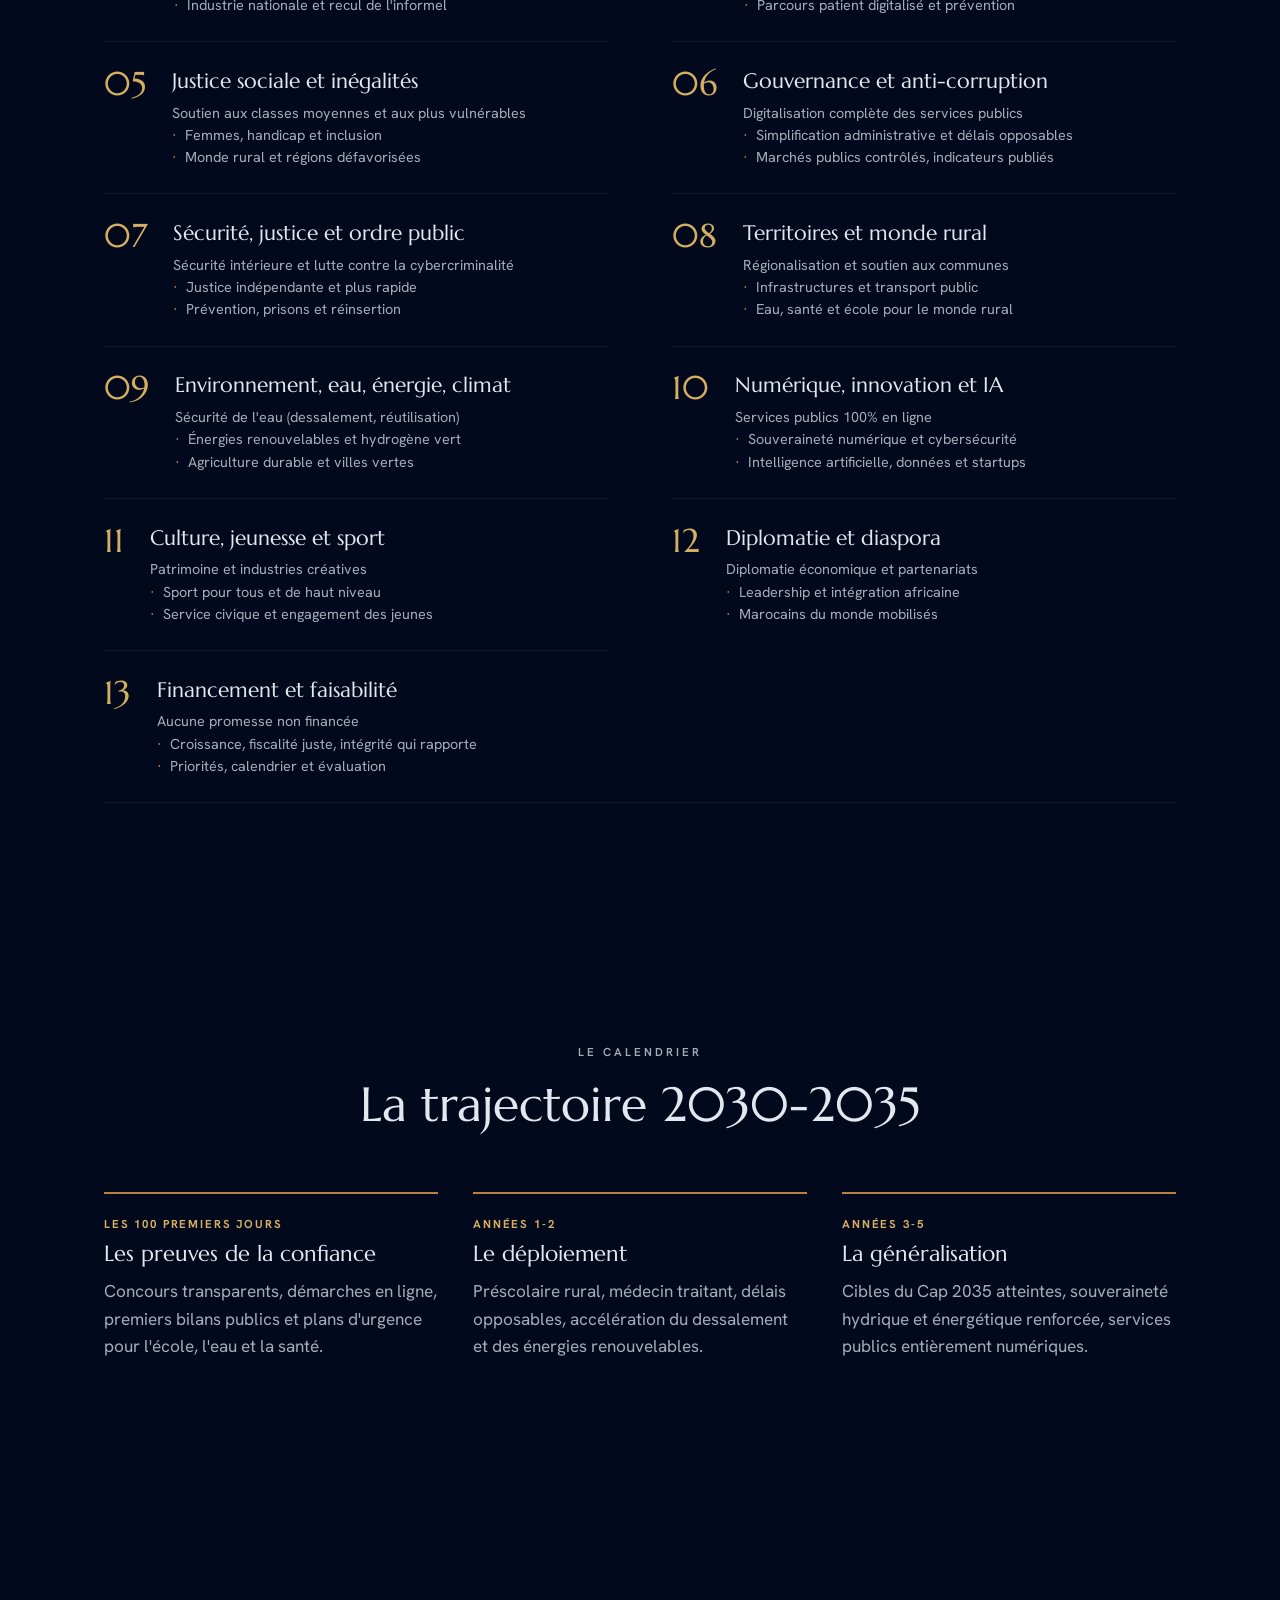
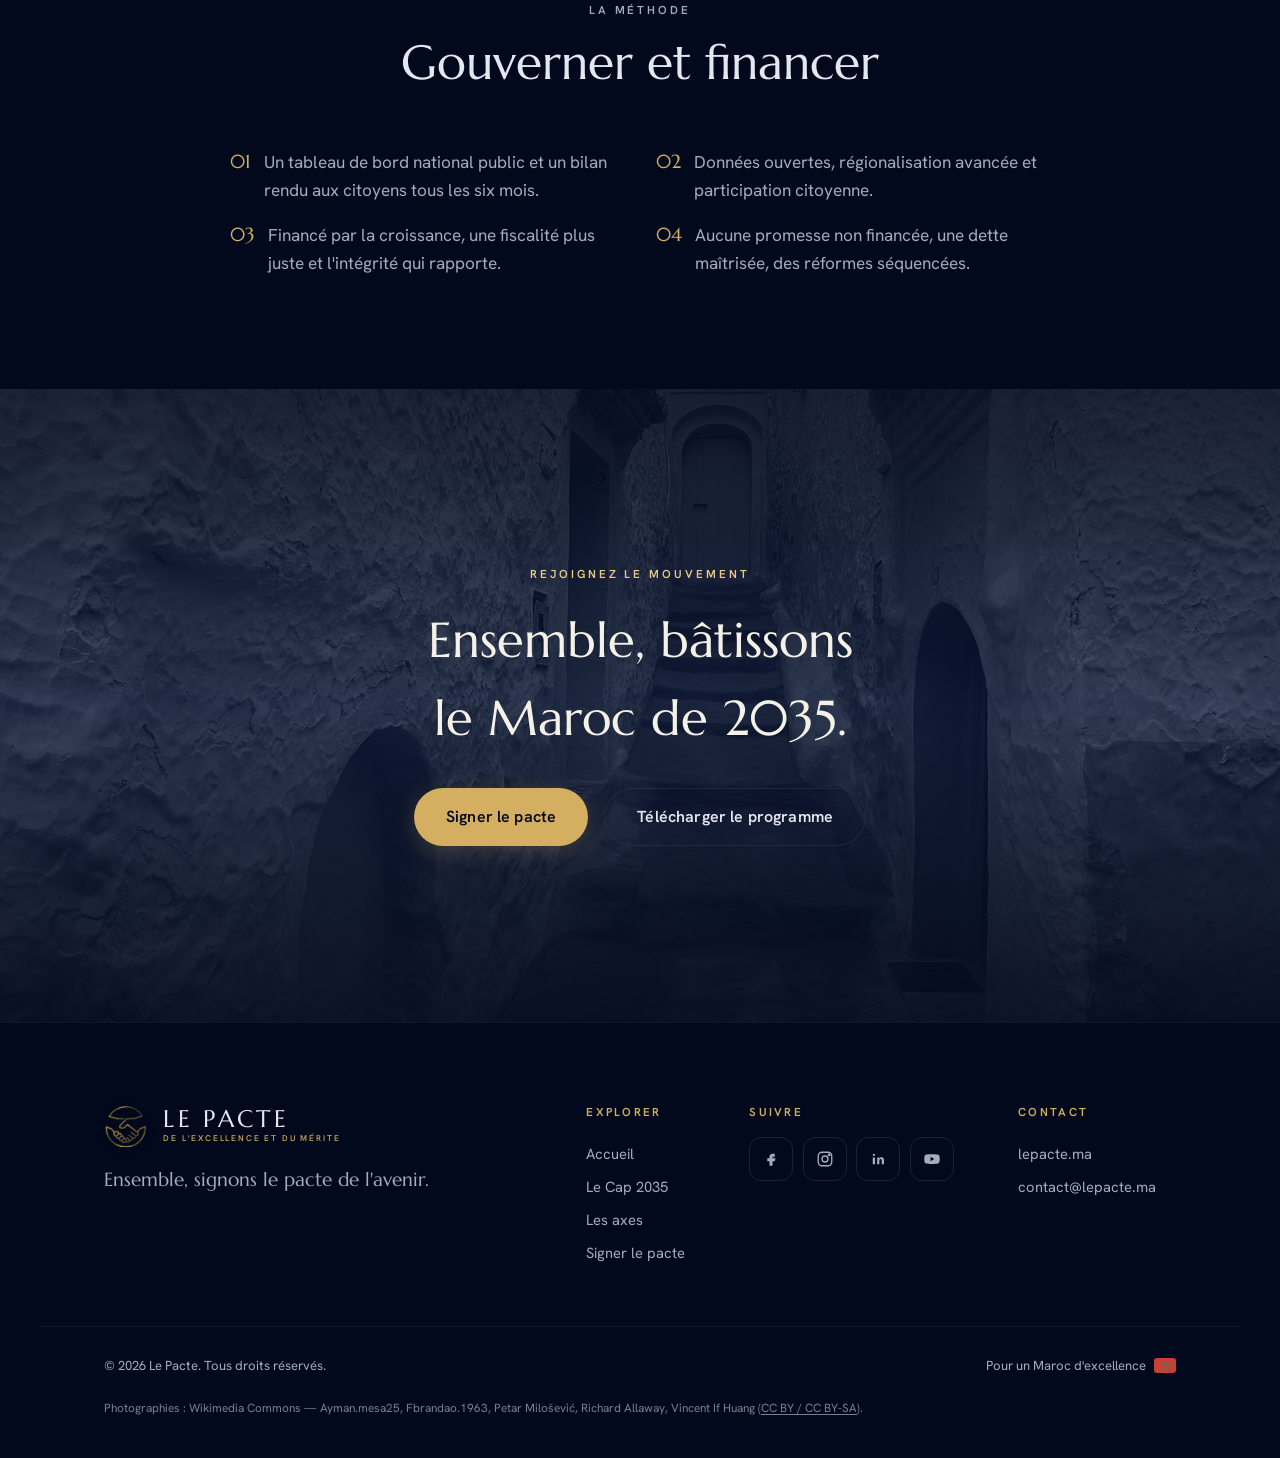
==== commit 2f0c2059: "Hero : le peuple marocain en fond ; navigation unifiée - Nouveau fond du hero d'accueil : foule maro" ====
--- a/programme.html
+++ b/programme.html
@@ -133,10 +133,11 @@
     <span class="name">LE PACTE<small data-i18n="brand.sub">De l'excellence et du mérite</small></span>
   </a>
   <nav class="nav" aria-label="Navigation principale">
-    <a href="index.html" data-i18n="nav.home">Accueil</a>
-    <a href="#cap" data-i18n="nav.cap">Le Cap 2035</a>
-    <a href="#axes" data-i18n="nav.axes">Les axes</a>
-    <a href="#trajectoire" data-i18n="nav.trajectoire">Trajectoire</a>
+    <a href="index.html#vision" data-i18n="nav.vision">Vision</a>
+    <a href="index.html#valeurs" data-i18n="nav.values">Valeurs</a>
+    <a href="index.html#piliers" data-i18n="nav.pillars">Piliers</a>
+    <a href="index.html#fondateurs" data-i18n="nav.chef">Fondateurs</a>
+    <a href="programme.html" aria-current="page" data-i18n="nav.programme">Programme</a>
   </nav>
   <div class="actions">
     <button class="lang" id="langBtn" aria-label="Changer de langue">
@@ -149,10 +150,11 @@
 </header>
 
 <div class="mobile-menu" id="mobileMenu">
-  <a href="index.html" data-i18n="nav.home">Accueil</a>
-  <a href="#cap" data-i18n="nav.cap">Le Cap 2035</a>
-  <a href="#axes" data-i18n="nav.axes">Les axes</a>
-  <a href="#trajectoire" data-i18n="nav.trajectoire">Trajectoire</a>
+  <a href="index.html#vision" data-i18n="nav.vision">Vision</a>
+  <a href="index.html#valeurs" data-i18n="nav.values">Valeurs</a>
+  <a href="index.html#piliers" data-i18n="nav.pillars">Piliers</a>
+  <a href="index.html#fondateurs" data-i18n="nav.chef">Fondateurs</a>
+  <a href="programme.html" aria-current="page" data-i18n="nav.programme">Programme</a>
   <a href="index.html#join" class="btn btn-gold btn-lg" data-i18n="cta.sign">Signer le pacte</a>
 </div>
 
@@ -352,7 +354,8 @@
   fr: {
     "skip":"Aller au programme",
     "brand.sub":"De l'excellence et du mérite",
-    "nav.home":"Accueil","nav.cap":"Le Cap 2035","nav.axes":"Les axes","nav.trajectoire":"Trajectoire",
+    "nav.home":"Accueil","nav.cap":"Le Cap 2035","nav.axes":"Les axes",
+    "nav.vision":"Vision","nav.values":"Valeurs","nav.pillars":"Piliers","nav.chef":"Fondateurs","nav.programme":"Programme",
     "cta.sign":"Signer le pacte","cta.read":"Découvrir le Cap 2035","cta.download":"Télécharger le programme",
     "prog.kicker":"Programme de gouvernement · 2030-2035",
     "prog.title":"Le Pacte pour le Maroc 2030-2035",
@@ -406,7 +409,8 @@
   ar: {
     "skip":"الانتقال إلى البرنامج",
     "brand.sub":"من أجل التميّز والاستحقاق",
-    "nav.home":"الرئيسية","nav.cap":"الأفق 2035","nav.axes":"المحاور","nav.trajectoire":"المسار",
+    "nav.home":"الرئيسية","nav.cap":"الأفق 2035","nav.axes":"المحاور",
+    "nav.vision":"الرؤية","nav.values":"القيم","nav.pillars":"الركائز","nav.chef":"المؤسِّسون","nav.programme":"البرنامج",
     "cta.sign":"وقّع الميثاق","cta.read":"اكتشف الأفق 2035","cta.download":"تحميل البرنامج",
     "prog.kicker":"برنامج حكومي · 2030-2035",
     "prog.title":"الميثاق من أجل المغرب 2030-2035",
--- a/styles.css
+++ b/styles.css
@@ -118,6 +118,8 @@
 .nav a{ padding:.5rem .85rem; font-size:.86rem; font-weight:500; color:var(--text-muted);
   border-radius:99px; transition:color .25s; }
 .nav a:hover{ color:var(--gold-bright); }
+.nav a[aria-current="page"]{ color:var(--gold); }
+.mobile-menu a[aria-current="page"]{ color:var(--gold-bright); }
 
 .actions{ display:flex; align-items:center; gap:.5rem; }
 .lang{ display:flex; align-items:center; gap:.4rem; font-size:.8rem; font-weight:600;
@@ -151,10 +153,10 @@
   min-height:100svh; display:flex; flex-direction:column; justify-content:center;
   padding-block:7rem 2.75rem; overflow:hidden;
   background:
-    radial-gradient(120% 80% at 50% -10%, oklch(0.27 0.07 264) 0%, transparent 55%),
-    radial-gradient(90% 60% at 85% 20%, oklch(0.24 0.06 262 /.7) 0%, transparent 60%),
-    linear-gradient(180deg, oklch(0.19 0.055 264/.90) 0%, oklch(0.16 0.05 264/.93) 55%, var(--navy-deep) 100%),
-    url('assets/morocco-casa.jpg') center 35%/cover no-repeat;
+    radial-gradient(120% 80% at 50% -10%, oklch(0.27 0.07 264 /.85) 0%, transparent 55%),
+    radial-gradient(90% 60% at 85% 20%, oklch(0.24 0.06 262 /.6) 0%, transparent 60%),
+    linear-gradient(180deg, oklch(0.19 0.055 264/.84) 0%, oklch(0.16 0.05 264/.90) 55%, var(--navy-deep) 100%),
+    url('assets/morocco-peuple.jpg') center 30%/cover no-repeat;
 }
 .hero .glow{ position:absolute; inset-block-start:-22vh; left:50%; transform:translateX(-50%);
   width:min(900px,90vw); aspect-ratio:1; border-radius:50%; z-index:0;
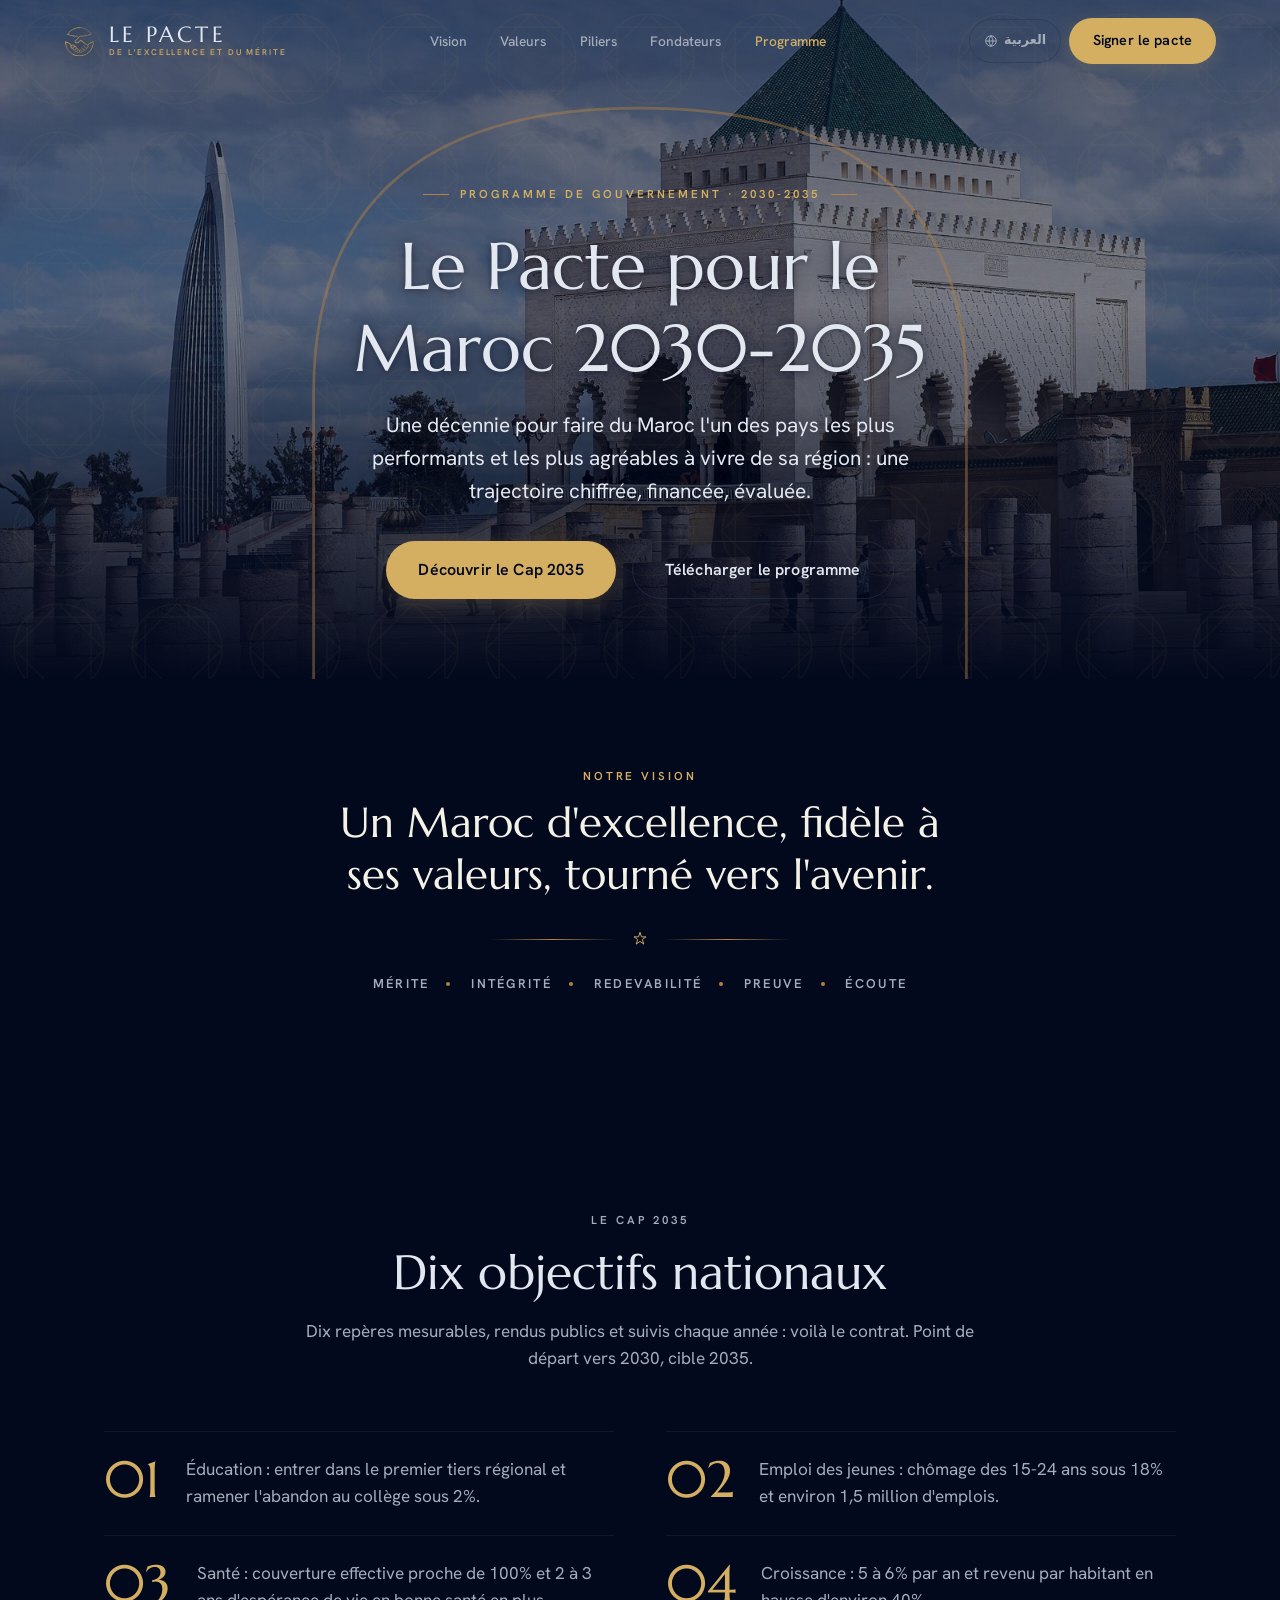
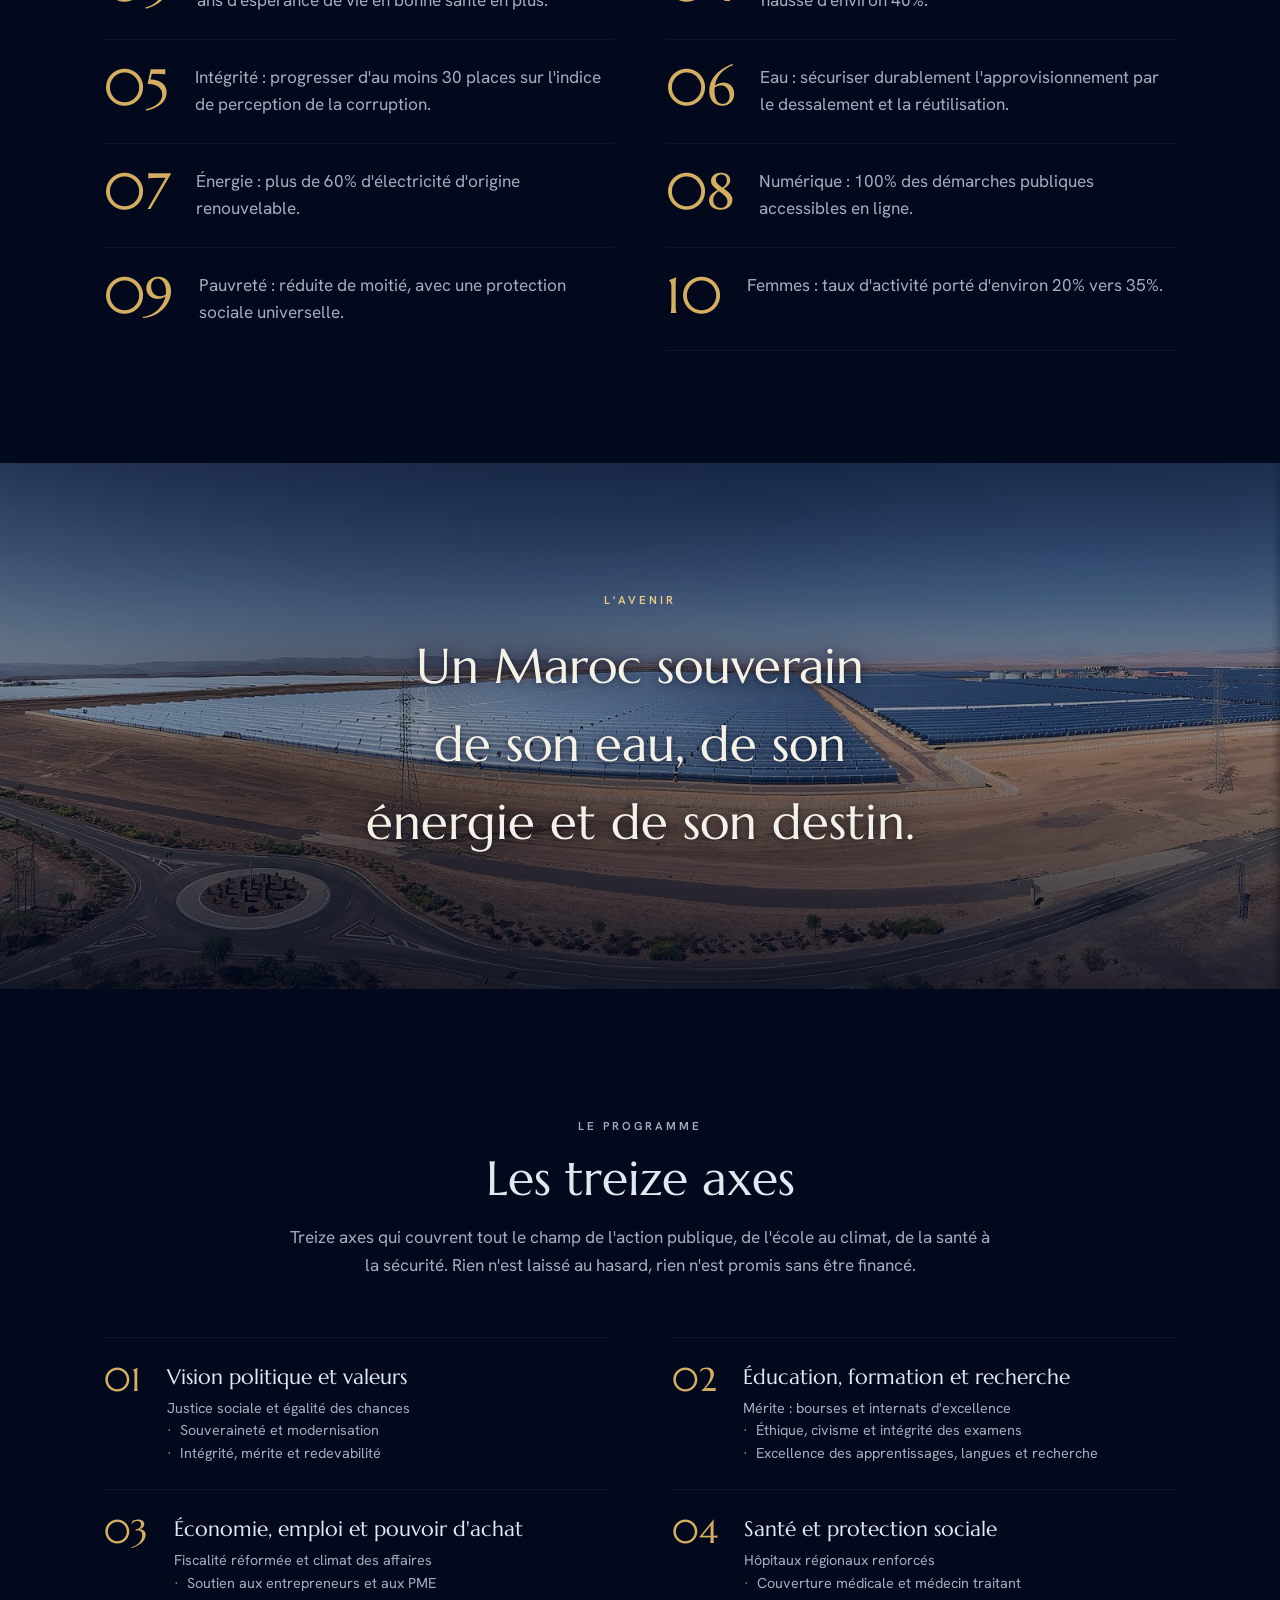
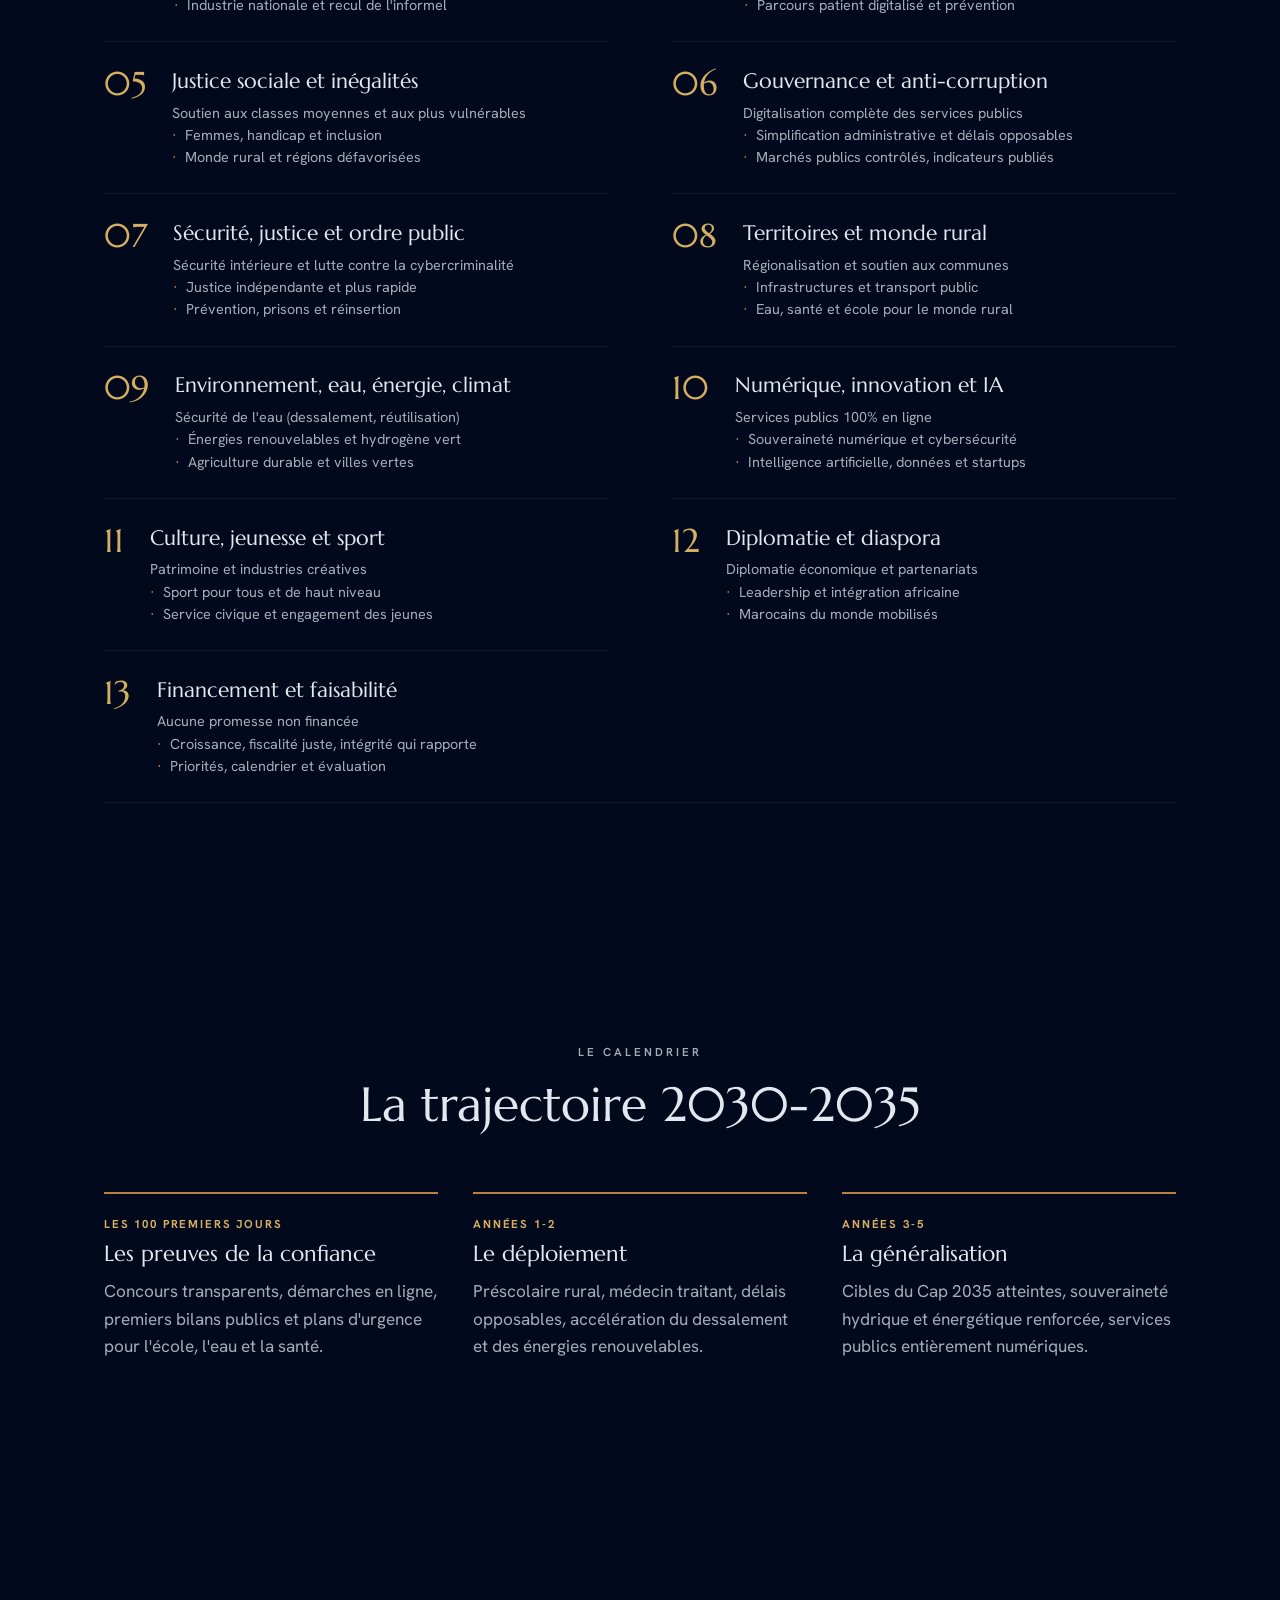
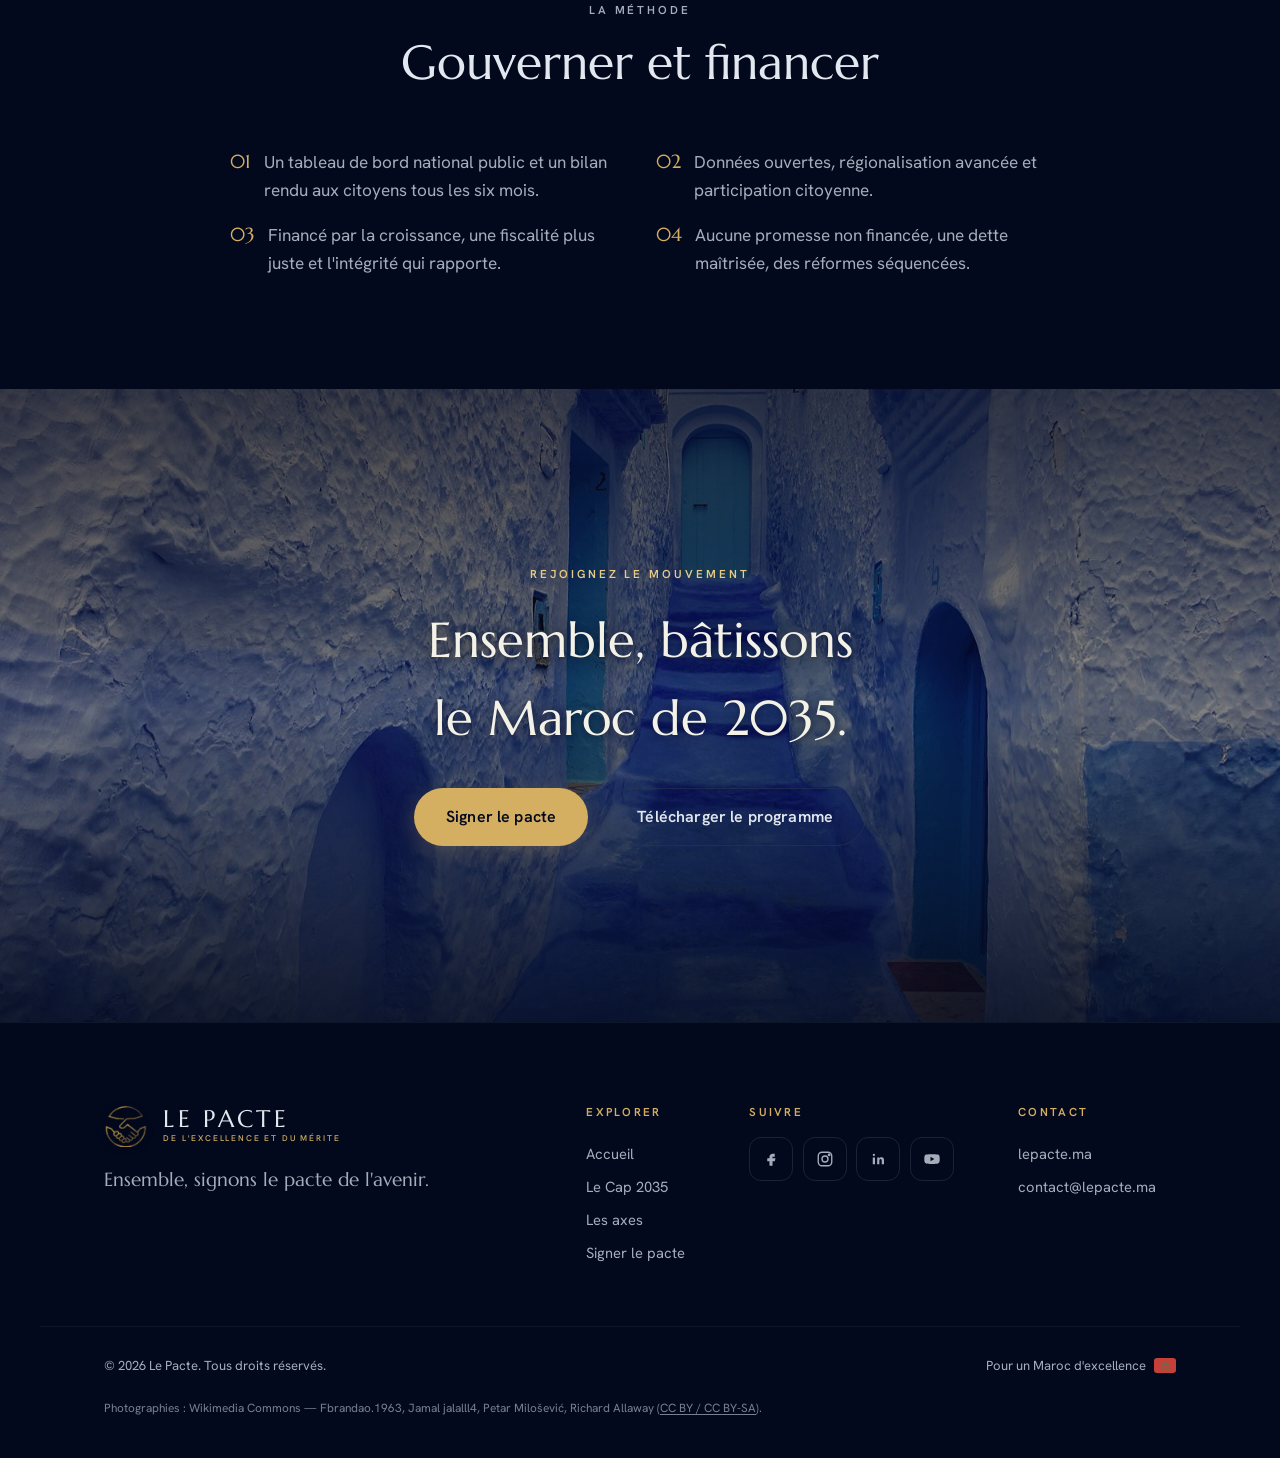
==== commit 40e03323: "Photos en couleur naturelle, voiles bleus allégés sur toutes les bandes - Les quatre bandes photo (v" ====
--- a/programme.html
+++ b/programme.html
@@ -19,9 +19,9 @@
 <meta property="og:locale" content="fr_FR" />
 <meta property="og:locale:alternate" content="ar_MA" />
 <meta property="og:image" content="https://hecrabatbusinessschool.github.io/lepacte.ma/assets/morocco-rabat.jpg" />
-<meta property="og:image:width" content="1500" />
-<meta property="og:image:height" content="1121" />
-<meta property="og:image:alt" content="Rabat, Maroc" />
+<meta property="og:image:width" content="1600" />
+<meta property="og:image:height" content="1196" />
+<meta property="og:image:alt" content="Mausolée Mohammed V et Tour Mohammed VI, Rabat" />
 <meta name="twitter:card" content="summary_large_image" />
 <link rel="icon" type="image/png" href="assets/favicon.png" />
 <link rel="preload" as="image" href="assets/morocco-rabat.jpg" fetchpriority="high" />
@@ -34,8 +34,8 @@
 .prog-hero{ position:relative; isolation:isolate; text-align:center; overflow:hidden;
   padding-block:clamp(8rem,16vw,11rem) clamp(3rem,7vw,5rem);
   background:
-    radial-gradient(120% 80% at 50% -10%, oklch(0.27 0.07 264 /.6) 0%, transparent 55%),
-    linear-gradient(180deg, oklch(0.15 0.045 264/.85) 0%, oklch(0.17 0.05 264/.74) 45%, var(--navy-deep) 100%),
+    radial-gradient(120% 80% at 50% -10%, oklch(0.27 0.07 264 /.4) 0%, transparent 55%),
+    linear-gradient(180deg, oklch(0.15 0.045 264/.6) 0%, oklch(0.17 0.05 264/.52) 45%, var(--navy-deep) 100%),
     url('assets/morocco-rabat.jpg') center 30%/cover no-repeat; }
 .prog-hero .motif{ opacity:.05; }
 .prog-hero .arch{ position:absolute; inset-block-end:-12%; left:50%; transform:translateX(-50%);
@@ -45,8 +45,10 @@
 .prog-hero .wrap{ position:relative; z-index:1; max-width:880px; }
 .prog-hero .kicker{ display:inline-flex; align-items:center; gap:.7rem; }
 .prog-hero .kicker::before, .prog-hero .kicker::after{ content:""; width:26px; height:1px; background:var(--gold-deep); }
-.prog-hero h1{ font-size:clamp(2.3rem,1.5rem + 3.4vw,4.1rem); margin:1.3rem 0 1.2rem; text-wrap:balance; }
-.prog-hero .lead{ color:var(--text-muted); font-size:clamp(1.05rem,1rem + .4vw,1.3rem); max-width:50ch; margin:0 auto 2.1rem; line-height:1.6; }
+.prog-hero h1{ font-size:clamp(2.3rem,1.5rem + 3.4vw,4.1rem); margin:1.3rem 0 1.2rem; text-wrap:balance;
+  text-shadow:0 2px 28px oklch(0.145 0.045 264 / .65), 0 1px 6px oklch(0.145 0.045 264 / .45); }
+.prog-hero .lead{ color:var(--text); font-size:clamp(1.05rem,1rem + .4vw,1.3rem); max-width:50ch; margin:0 auto 2.1rem; line-height:1.6;
+  text-shadow:0 1px 16px oklch(0.145 0.045 264 / .6); }
 .prog-cta{ display:flex; gap:1rem; justify-content:center; flex-wrap:wrap; }
 
 .section{ padding-block:clamp(4rem,9vw,7rem); position:relative; }
@@ -76,7 +78,7 @@
 /* Bande avenir (centrale solaire) */
 .avenir-band{ position:relative; isolation:isolate; text-align:center; padding-block:clamp(5rem,12vw,8rem);
   background:
-    linear-gradient(180deg, oklch(0.145 0.045 264/.82), oklch(0.16 0.05 264/.66), oklch(0.145 0.045 264/.9)),
+    linear-gradient(180deg, oklch(0.145 0.045 264/.68), oklch(0.16 0.05 264/.4), oklch(0.145 0.045 264/.85)),
     url('assets/morocco-solar.jpg') center/cover no-repeat; }
 .avenir-band .wrap{ position:relative; z-index:1; max-width:820px; }
 .avenir-band .kicker{ color:var(--gold-bright); }
@@ -345,7 +347,7 @@
     </span>
   </div>
   <div class="wrap credits">
-    <span data-i18n="credits.label">Photographies</span> : Wikimedia Commons — Ayman.mesa25, Fbrandao.1963, Petar Milošević, Richard Allaway, Vincent If Huang (<a href="https://commons.wikimedia.org" target="_blank" rel="noopener">CC BY / CC BY-SA</a>).
+    <span data-i18n="credits.label">Photographies</span> : Wikimedia Commons — Fbrandao.1963, Jamal jalalll4, Petar Milošević, Richard Allaway (<a href="https://commons.wikimedia.org" target="_blank" rel="noopener">CC BY / CC BY-SA</a>).
   </div>
 </footer>
 
--- a/styles.css
+++ b/styles.css
@@ -153,9 +153,8 @@
   min-height:100svh; display:flex; flex-direction:column; justify-content:center;
   padding-block:7rem 2.75rem; overflow:hidden;
   background:
-    radial-gradient(120% 80% at 50% -10%, oklch(0.27 0.07 264 /.85) 0%, transparent 55%),
-    radial-gradient(90% 60% at 85% 20%, oklch(0.24 0.06 262 /.6) 0%, transparent 60%),
-    linear-gradient(180deg, oklch(0.19 0.055 264/.84) 0%, oklch(0.16 0.05 264/.90) 55%, var(--navy-deep) 100%),
+    radial-gradient(120% 80% at 50% -10%, oklch(0.27 0.07 264 /.45) 0%, transparent 55%),
+    linear-gradient(180deg, oklch(0.19 0.055 264/.58) 0%, oklch(0.16 0.05 264/.68) 55%, var(--navy-deep) 100%),
     url('assets/morocco-peuple.jpg') center 30%/cover no-repeat;
 }
 .hero .glow{ position:absolute; inset-block-start:-22vh; left:50%; transform:translateX(-50%);
@@ -175,11 +174,13 @@
 .hero h1{
   font-size:clamp(2.5rem, 1.4rem + 4.4vw, 4.9rem);
   margin-bottom:1.4rem; text-wrap:balance;
+  text-shadow:0 2px 28px oklch(0.145 0.045 264 / .65), 0 1px 6px oklch(0.145 0.045 264 / .45);
   opacity:0; animation:rise 1s var(--ease) .25s forwards;
 }
 .hero h1 em{ font-style:normal; color:var(--gold-bright); }
 .hero .lead{ font-size:clamp(1.1rem,1rem + .55vw,1.4rem); font-family:var(--sans);
   font-weight:400; color:var(--text); max-width:46ch; margin:0 auto 2.4rem; line-height:1.6;
+  text-shadow:0 1px 16px oklch(0.145 0.045 264 / .6);
   opacity:0; animation:rise 1s var(--ease) .4s forwards; }
 .hero-cta{ display:flex; gap:1rem; justify-content:center; flex-wrap:wrap;
   opacity:0; animation:rise 1s var(--ease) .55s forwards; }
@@ -217,8 +218,8 @@
    ============================================================ */
 .vision{ position:relative; isolation:isolate; text-align:center; padding-block:clamp(6rem,13vw,10rem);
   background:
-    linear-gradient(180deg, oklch(0.145 0.045 264/.93) 0%, oklch(0.18 0.05 264/.72) 48%, oklch(0.145 0.045 264/.96) 100%),
-    url('assets/morocco-mosque.jpg') center 28%/cover no-repeat; }
+    linear-gradient(180deg, oklch(0.145 0.045 264/.85) 0%, oklch(0.145 0.045 264/.35) 38% 62%, oklch(0.145 0.045 264/.92) 100%),
+    url('assets/morocco-mosque.jpg') center 38%/cover no-repeat; }
 .vision .wrap{ max-width:920px; position:relative; z-index:1; }
 .vision .mark{ font-family:var(--serif); font-size:5rem; line-height:0; color:var(--gold);
   display:block; height:2.4rem; opacity:.6; }
@@ -229,11 +230,12 @@
 /* Bande Chefchaouen (serment) */
 .creed{ position:relative; isolation:isolate; text-align:center; padding-block:clamp(6rem,16vw,11rem);
   background:
-    linear-gradient(180deg, oklch(0.145 0.045 264/.84), oklch(0.17 0.052 264/.66), oklch(0.145 0.045 264/.9)),
+    linear-gradient(180deg, oklch(0.145 0.045 264/.72), oklch(0.16 0.05 264/.38), oklch(0.145 0.045 264/.85)),
     url('assets/morocco-chaouen.jpg') center 42%/cover no-repeat; }
 .creed .wrap{ max-width:880px; position:relative; z-index:1; }
 .creed .kicker{ color:var(--gold-bright); }
-.creed-line{ font-size:clamp(1.75rem,1.1rem + 2.6vw,3.05rem); color:var(--ivory); margin-top:1.1rem; text-wrap:balance; }
+.creed-line{ font-size:clamp(1.75rem,1.1rem + 2.6vw,3.05rem); color:var(--ivory); margin-top:1.1rem; text-wrap:balance;
+  text-shadow:0 2px 26px oklch(0.145 0.045 264 / .65), 0 1px 6px oklch(0.145 0.045 264 / .4); }
 
 /* Crédits photos */
 .credits{ margin-top:1.4rem; font-size:.74rem; color:var(--text-muted); opacity:.72; }
